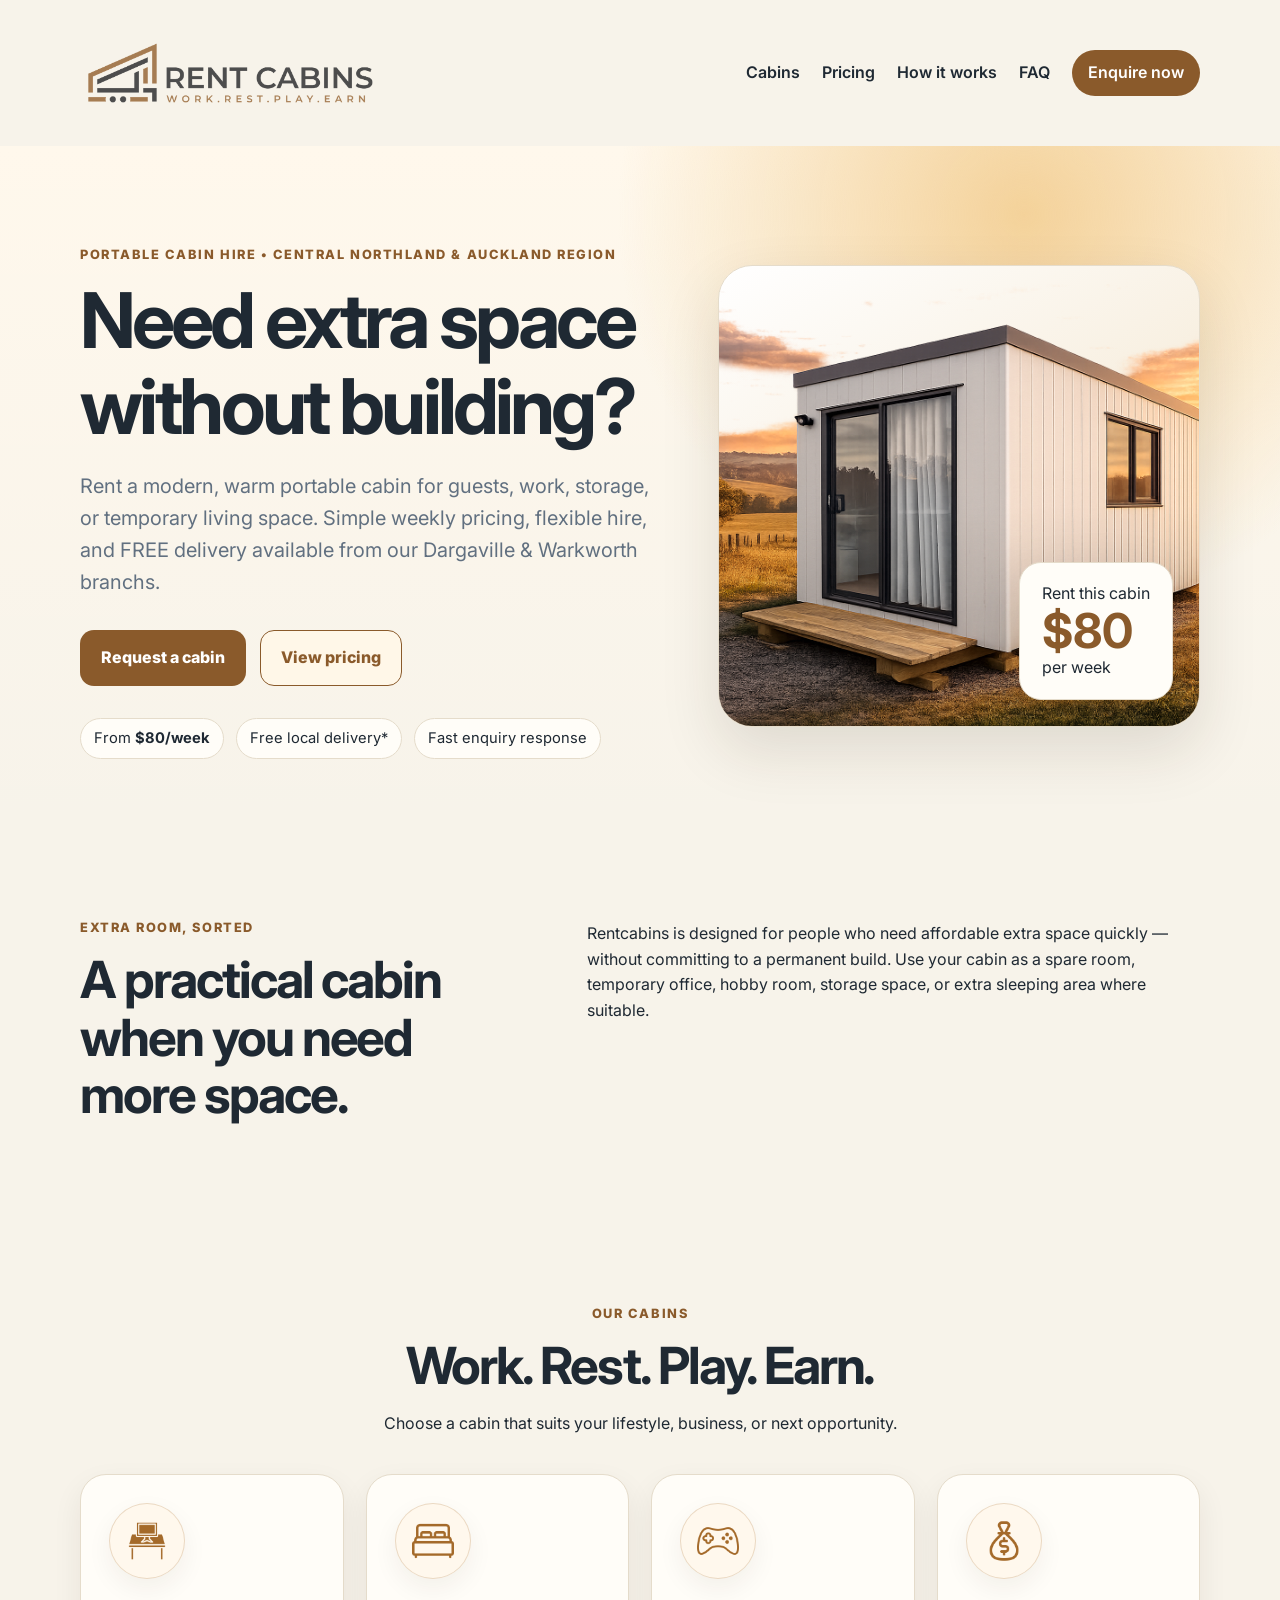
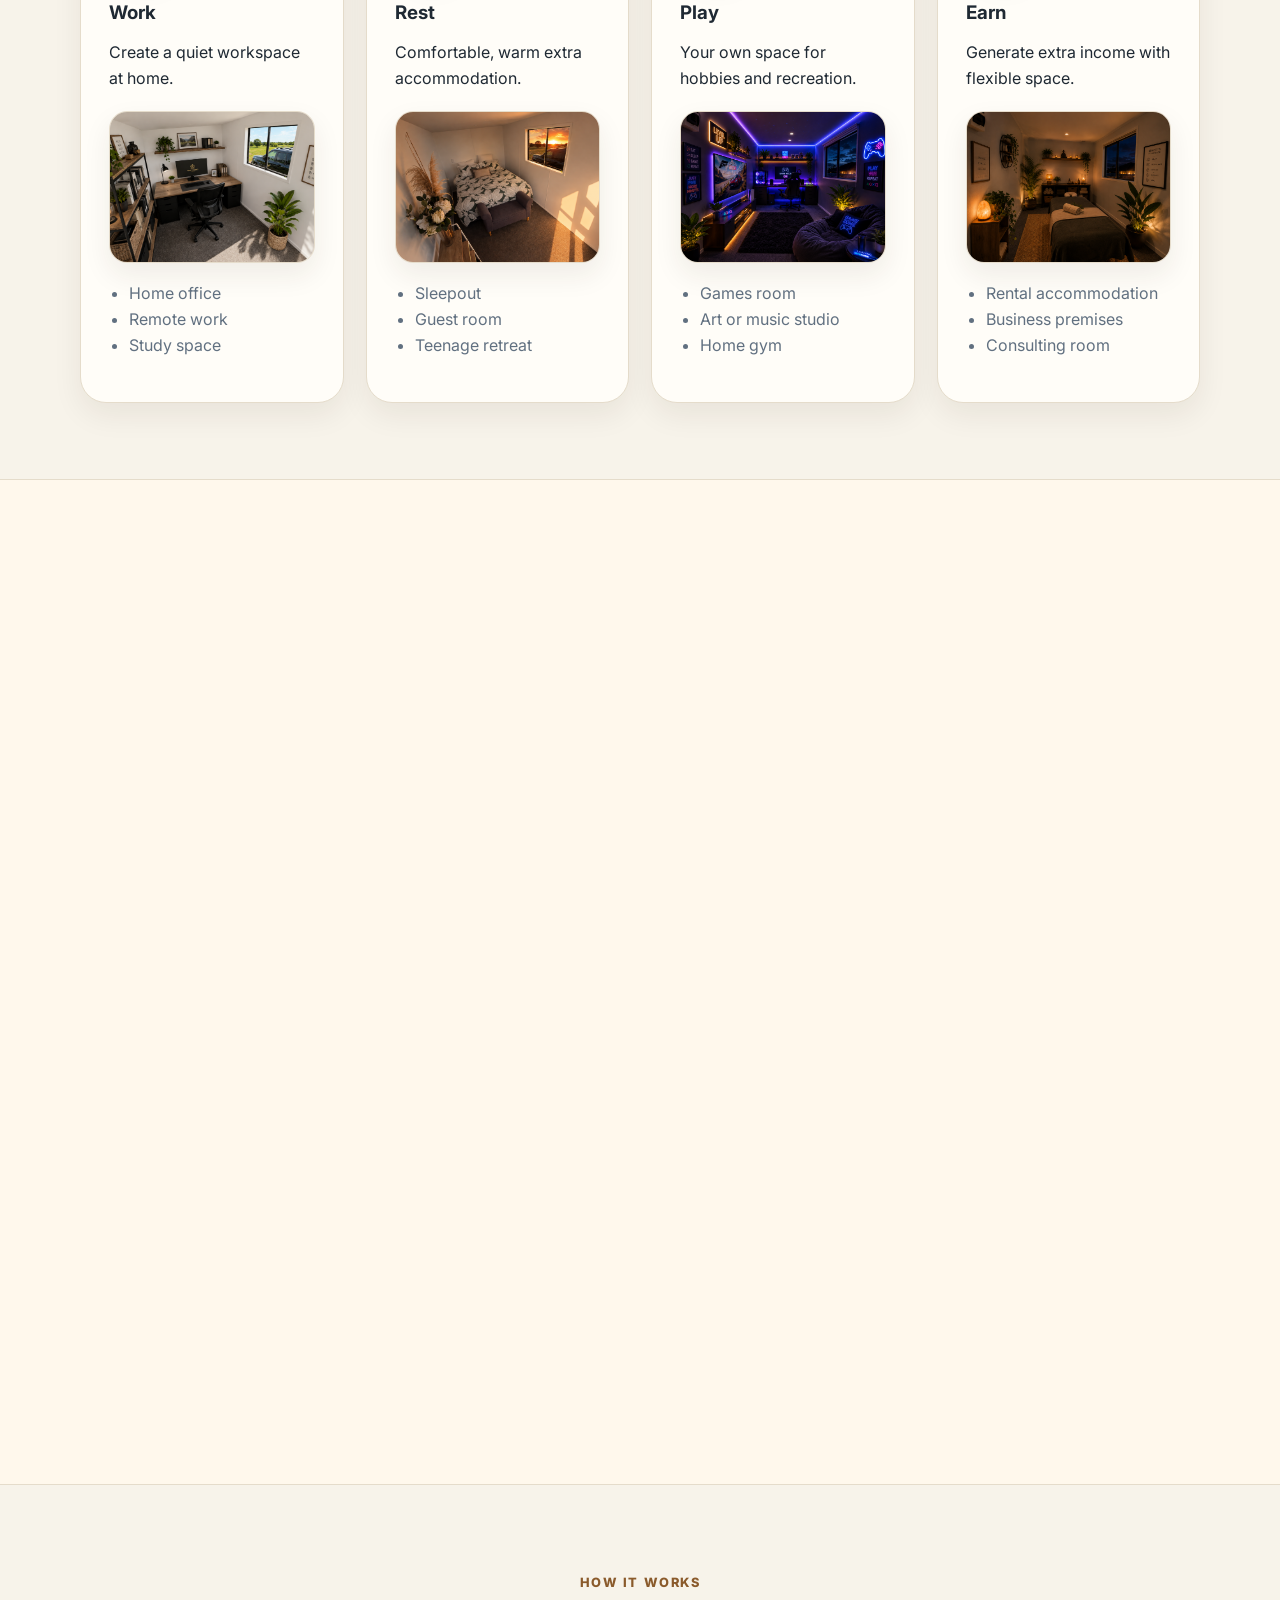
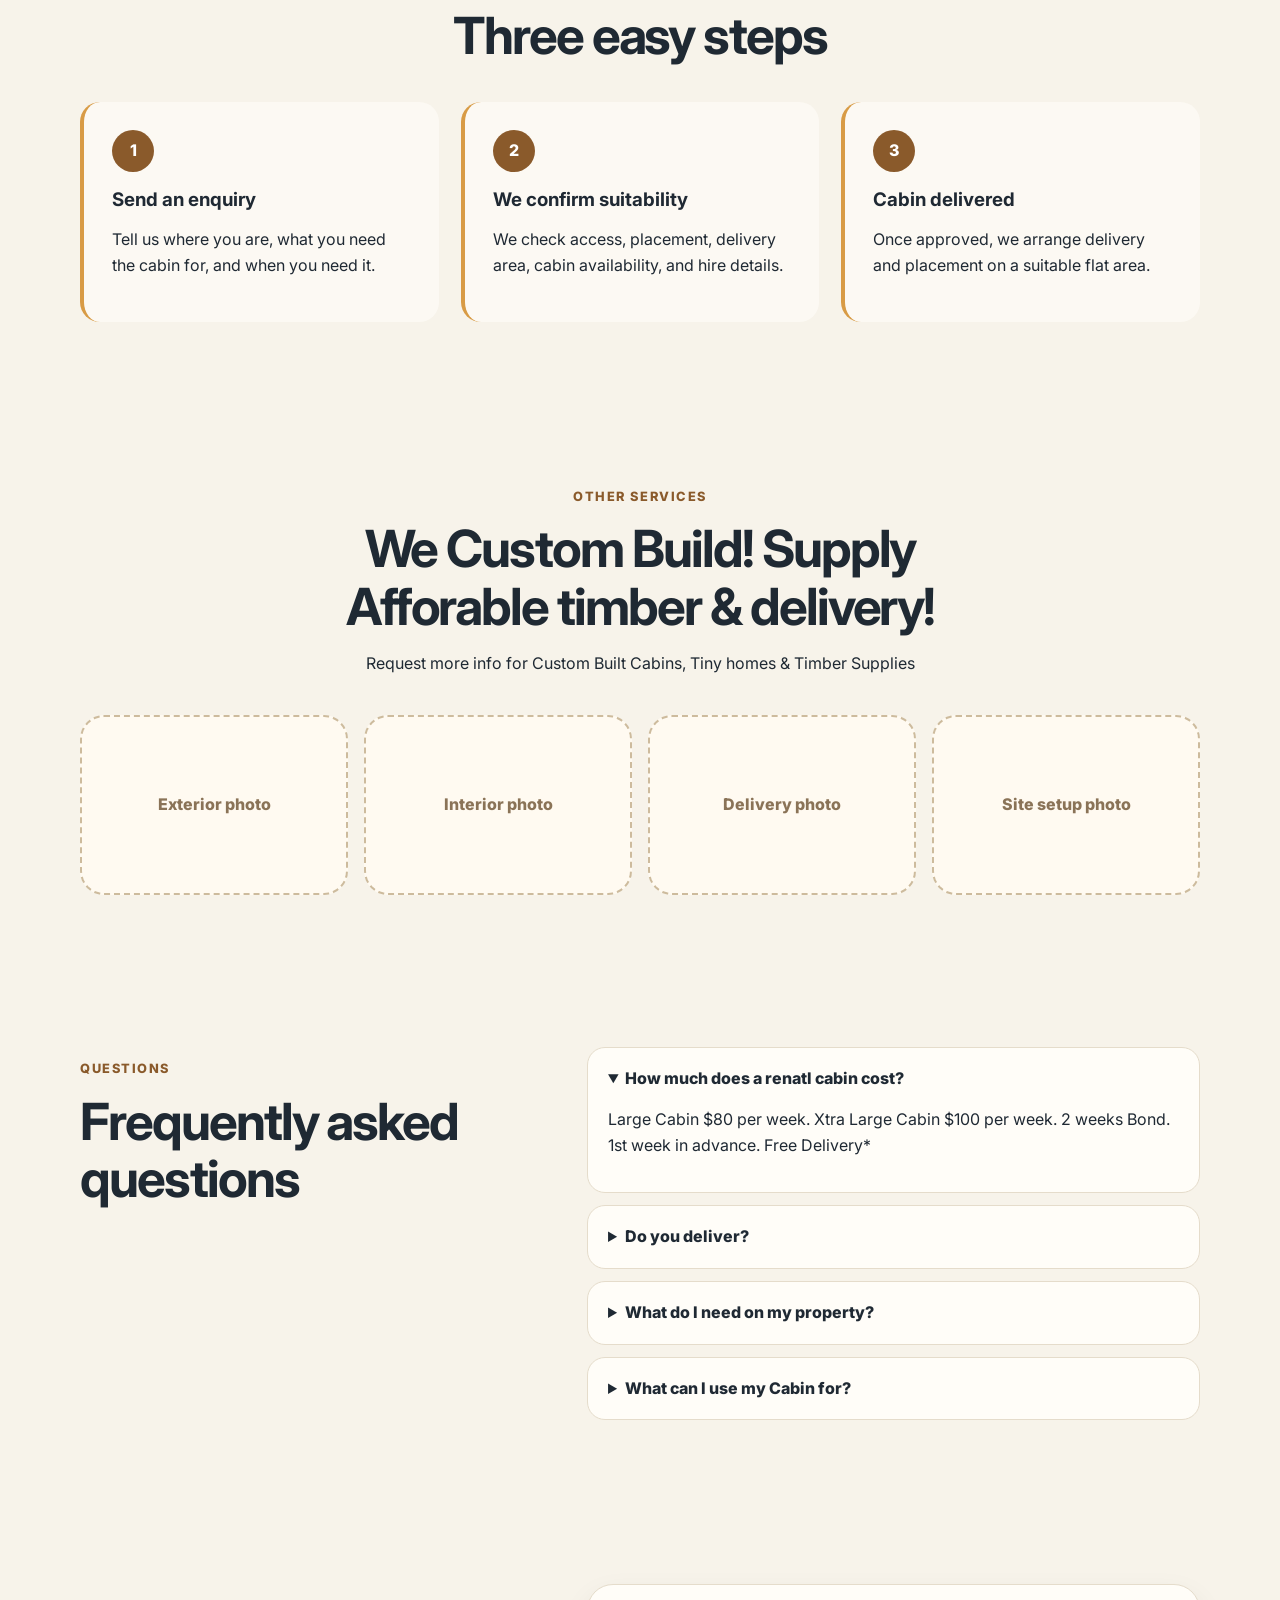
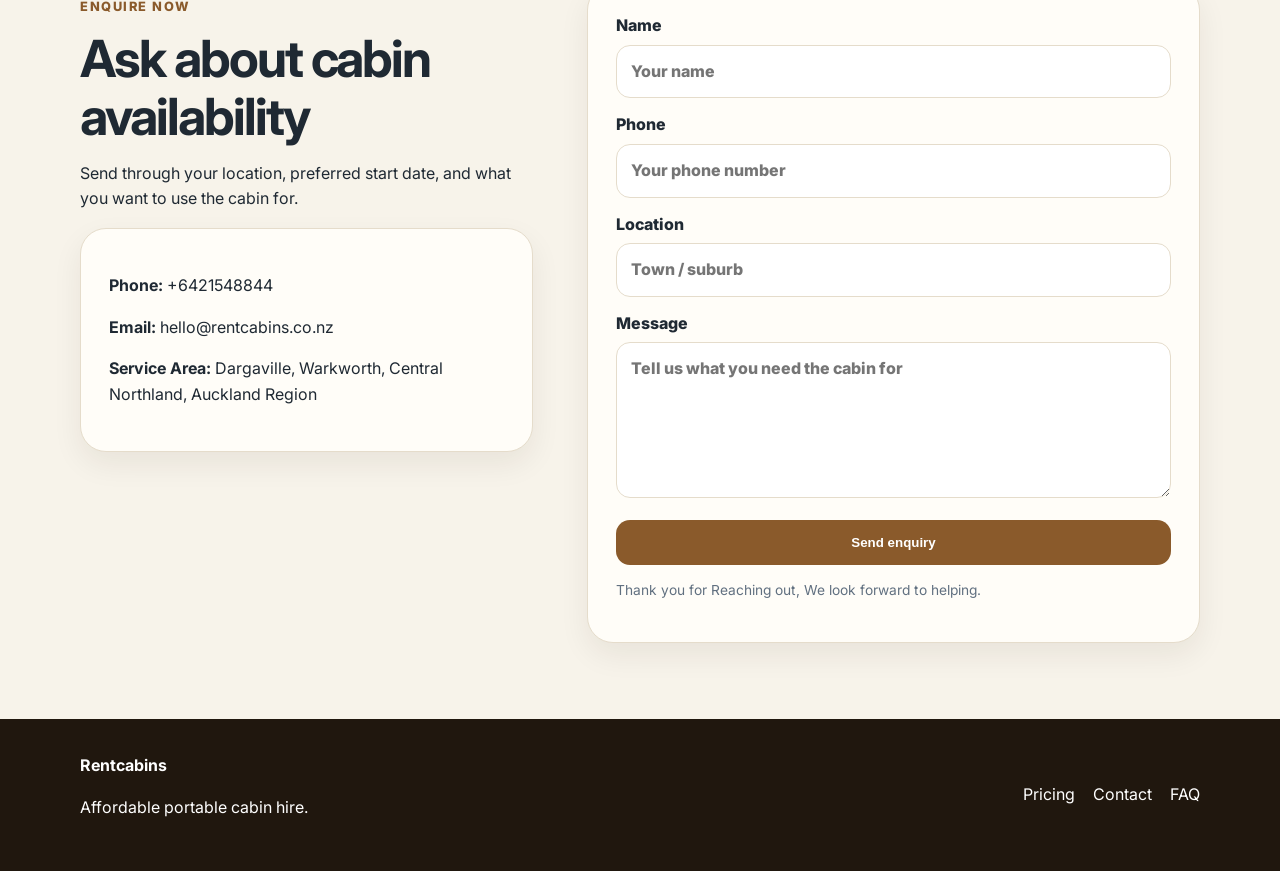
==== index.html @ fc7ea377 "Image and Txt updates" ====
<!DOCTYPE html>
<html lang="en-NZ">
<head>
  <meta charset="UTF-8" />
  <meta name="viewport" content="width=device-width, initial-scale=1.0" />
  <title>Rentcabins | Affordable Portable Cabins for Rent</title>
  <meta name="description" content="Rentcabins provides affordable portable cabin hire from $80 per week, with delivery available from the Warkworth branch." />
  <link rel="preconnect" href="https://fonts.googleapis.com">
  <link rel="preconnect" href="https://fonts.gstatic.com" crossorigin>
  <link href="https://fonts.googleapis.com/css2?family=Inter:wght@400;600;700;800&display=swap" rel="stylesheet">
  <link rel="stylesheet" href="styles.css" />
</head>
<body>
  <header class="site-header">
    <div class="container nav-wrap">
      <a href="#top" class="brand"><img src="logo.png" alt="Rent Cabins" class="site-logo"></a>
      <button class="menu-toggle" aria-label="Open menu">☰</button>
      <nav class="nav">
        <a href="#cabins">Cabins</a>
        <a href="#pricing">Pricing</a>
        <a href="#process">How it works</a>
        <a href="#faq">FAQ</a>
        <a href="#contact" class="nav-cta">Enquire now</a>
      </nav>
    </div>
  </header>

  <main id="top">
    <section class="hero">
      <div class="container hero-grid">
        <div class="hero-copy">
          <p class="eyebrow">Portable cabin hire • Central Northland & Auckland region</p>
          <h1>Need extra space without building?</h1>
          <p class="lead">Rent a modern, warm portable cabin for guests, work, storage, or temporary living space. Simple weekly pricing, flexible hire, and FREE delivery available from our Dargaville & Warkworth branchs.</p>
          <div class="hero-actions">
            <a href="#contact" class="btn primary">Request a cabin</a>
            <a href="#pricing" class="btn secondary">View pricing</a>
          </div>
          <div class="trust-row">
            <span>From <strong>$80/week</strong></span>
            <span>Free local delivery*</span>
            <span>Fast enquiry response</span>
          </div>
        </div>
        <div class="hero-card hero-photo-card">
          <img src="images/hero-cabin.png" alt="Rent Cabins portable cabin at sunset">
          <div class="price-badge">
            <span>Rent this cabin</span>
            <strong>$80</strong>
            <span>per week</span>
          </div>
        </div>
      </div>
    </section>

    <section class="section intro">
      <div class="container two-col">
        <div>
          <p class="eyebrow">Extra room, sorted</p>
          <h2>A practical cabin when you need more space.</h2>
        </div>
        <p>Rentcabins is designed for people who need affordable extra space quickly — without committing to a permanent build. Use your cabin as a spare room, temporary office, hobby room, storage space, or extra sleeping area where suitable.</p>
      </div>
    </section>

    

<section class="section" id="cabins">
  <div class="container">
    <div class="section-heading">
      <p class="eyebrow">OUR CABINS</p>
      <h2>Work. Rest. Play. Earn.</h2>
      <p>Choose a cabin that suits your lifestyle, business, or next opportunity.</p>
    </div>

    <div class="cards four">
      <article class="card">
        <div class="card-icon"><img src="images/icons/work.png" alt="" class="custom-icon"></div>
        <h3>Work</h3>
        <p>Create a quiet workspace at home.</p>
        <div class="use-image"><img src="images/uses/work.png" alt="Cabin used as a home office"></div>
        <ul>
          <li>Home office</li>
          <li>Remote work</li>
          <li>Study space</li>
        </ul>
      </article>

      <article class="card">
        <div class="card-icon"><img src="images/icons/rest.png" alt="" class="custom-icon"></div>
        <h3>Rest</h3>
        <p>Comfortable, warm extra accommodation.</p>
        <div class="use-image"><img src="images/uses/rest.png" alt="Cabin used as a comfortable sleepout"></div>
        <ul>
          <li>Sleepout</li>
          <li>Guest room</li>
          <li>Teenage retreat</li>
        </ul>
      </article>

      <article class="card">
        <div class="card-icon"><img src="images/icons/play.png" alt="" class="custom-icon"></div>
        <h3>Play</h3>
        <p>Your own space for hobbies and recreation.</p>
        <div class="use-image"><img src="images/uses/play.png" alt="Cabin used as a gaming and recreation room"></div>
        <ul>
          <li>Games room</li>
          <li>Art or music studio</li>
          <li>Home gym</li>
        </ul>
      </article>

      <article class="card">
        <div class="card-icon"><img src="images/icons/earn.png" alt="" class="custom-icon"></div>
        <h3>Earn</h3>
        <p>Generate extra income with flexible space.</p>
        <div class="use-image"><img src="images/uses/earn.png" alt="Cabin used as a small business massage studio"></div>
        <ul>
          <li>Rental accommodation</li>
          <li>Business premises</li>
          <li>Consulting room</li>
        </ul>
      </article>
    </div>
  </div>
</section>



    
<section class="section highlight" id="pricing">
  <div class="container pricing-v43">
    <div class="pricing-copy">
      <p class="eyebrow">Straightforward pricing</p>
      <h2>Low upfront costs.</h2>
      <p class="pricing-intro">Choose the cabin size that suits your needs.</p>

      <div class="price-options">
        <div class="price-row">
          <img src="images/pricing/cabin-42.jpg" alt="4.2 by 4.2 metre cabin">
          <div>
            <h3>4.2m × 2.4m</h3>
            <p>Cabin</p>
          </div>
          <strong>$80 <span>per week</span></strong>
        </div>

        <div class="price-row">
          <img src="images/pricing/cabin-48.jpg" alt="4.8 by 2.4 metre cabin">
          <div>
            <h3>4.8m × 2.4m</h3>
            <p>Cabin</p>
          </div>
          <strong>$100 <span>per week</span></strong>
        </div>
      </div>

      <p class="pricing-note">Both options include quality portable cabins ready for work, rest, play or earning extra income.</p>

      <div class="pricing-features">
        <div><span>🚚</span> Free delivery to most locations</div>
        <div><span>🛡️</span> Only 2 weeks bond</div>
        <div><span>📅</span> First week's rent paid in advance</div>
        <div><span>⚡</span> Fast approval process</div>
      </div>

      <a href="#contact" class="btn primary pricing-cta">Check availability <span>→</span></a>
    </div>

    <div class="pricing-visual">
      <img src="images/pricing/cabins-rural.jpg" alt="Rent Cabins in a rural setting">
      <div class="price-lock-card">
        <div class="lock-icon">🔒</div>
        <strong>Price Lock<br>Promise</strong>
        <a href="#pricing-faq">Find out more <span>→</span></a>
      </div>
      <p class="fine-print">*Free delivery applies to most Northland and Auckland locations. Additional transport charges may apply outside our standard delivery area.</p>
    </div>
  </div>
</section>


    <section class="section" id="process">
      <div class="container">
        <div class="section-heading">
          <p class="eyebrow">How it works</p>
          <h2>Three easy steps</h2>
        </div>
        <div class="steps">
          <div class="step"><span>1</span><h3>Send an enquiry</h3><p>Tell us where you are, what you need the cabin for, and when you need it.</p></div>
          <div class="step"><span>2</span><h3>We confirm suitability</h3><p>We check access, placement, delivery area, cabin availability, and hire details.</p></div>
          <div class="step"><span>3</span><h3>Cabin delivered</h3><p>Once approved, we arrange delivery and placement on a suitable flat area.</p></div>
        </div>
      </div>
    </section>

    <section class="section gallery-section">
      <div class="container">
        <div class="section-heading">
          <p class="eyebrow">Other services</p>
          <h2>We Custom Build! Supply Afforable timber & delivery!  </h2>
          <p>Request more info for Custom Built Cabins, Tiny homes & Timber Supplies</p>
        </div>
        <div class="gallery">
          <div class="photo-card">Exterior photo</div>
          <div class="photo-card">Interior photo</div>
          <div class="photo-card">Delivery photo</div>
          <div class="photo-card">Site setup photo</div>
        </div>
      </div>
    </section>

    <section class="section" id="faq">
      <div class="container faq-wrap">
        <div>
          <p class="eyebrow">Questions</p>
          <h2>Frequently asked questions</h2>
        </div>
        <div class="faq-list">
          <details id="pricing-faq" open><summary>How much does a renatl cabin cost?</summary><p>Large Cabin $80 per week. Xtra Large Cabin $100 per week. 2 weeks Bond. 1st week in advance. Free Delivery*</p></details>
          <details><summary>Do you deliver?</summary><p>Yes, delivery is available from our Dargaville and Warkworth branches. We aim for Free local delivery around these areas. We deliver Northland to Auckland</p></details>
          <details><summary>What do I need on my property?</summary><p>You will need suitable access for delivery and a reasonably level area for placement. We can confirm details when you enquire.</p></details>
          <details><summary>What can I use my Cabin for?</summary><p>Whether you want to work, rest, play, or earn, a RentCabins portable cabin gives you the freedom to create the space you need. Set up a quiet home office, a warm spare bedroom, a games room, hobby studio, home gym, beauty or massage room, or a dedicated business workspace. Looking for extra income? Many customers use our cabins as accommodation for family, long-term tenants, or short-term holiday stays such as Airbnb-style rentals, where permitted. It's an affordable way to unlock the potential of your property and create space that works for your lifestyle—and your future.</p></details>
        </div>
      </div>
    </section>

    <section class="section contact" id="contact">
      <div class="container contact-grid">
        <div>
          <p class="eyebrow">Enquire now</p>
          <h2>Ask about cabin availability</h2>
          <p>Send through your location, preferred start date, and what you want to use the cabin for.</p>
          <div class="contact-card">
            <p><strong>Phone:</strong> +6421548844</p>
            <p><strong>Email:</strong> hello@rentcabins.co.nz</p>
            <p><strong>Service Area:</strong> Dargaville, Warkworth, Central Northland, Auckland Region</p>
          </div>
        </div>
        <form class="enquiry-form" action="mailto:hello@rentcabins.co.nz" method="post" enctype="text/plain">
          <label>Name<input type="text" name="name" placeholder="Your name" required></label>
          <label>Phone<input type="tel" name="phone" placeholder="Your phone number" required></label>
          <label>Location<input type="text" name="location" placeholder="Town / suburb" required></label>
          <label>Message<textarea name="message" rows="5" placeholder="Tell us what you need the cabin for"></textarea></label>
          <button type="submit" class="btn primary full">Send enquiry</button>
          <p class="fine-print">Thank you for Reaching out, We look forward to helping.</p>
        </form>
      </div>
    </section>
  </main>

  <footer class="footer">
    <div class="container footer-grid">
      <div><strong>Rentcabins</strong><p>Affordable portable cabin hire.</p></div>
      <div><a href="#pricing">Pricing</a><a href="#contact">Contact</a><a href="#faq">FAQ</a></div>
    </div>
  </footer>

  <script src="script.js"></script>
</body>
</html>
---- styles.css ----
:root{--bg:#f7f3ea;--paper:#fffdf8;--ink:#1f2933;--muted:#617080;--brand:#8a5a2b;--brand-dark:#5f3a16;--accent:#d89b45;--line:#e5dccb;--shadow:0 24px 60px rgba(45,35,20,.12)}*{box-sizing:border-box}html{scroll-behavior:smooth}body{margin:0;font-family:Inter,system-ui,-apple-system,Segoe UI,sans-serif;color:var(--ink);background:var(--bg);line-height:1.6}.container{width:min(1120px,92vw);margin:auto}.site-header{
    padding:18px 0;
}.nav-wrap{
    min-height:110px;
    display:flex;
    align-items:center;
    justify-content:space-between;
}.brand{
    display:flex;
    align-items:center;
    margin-left:8px;
}.brand-mark{display:grid;place-items:center;width:42px;height:42px;border-radius:12px;background:var(--brand);color:white}.nav{display:flex;align-items:center;gap:22px}.nav a{color:var(--ink);text-decoration:none;font-weight:600}.nav-cta{background:var(--brand);color:#fff!important;padding:10px 16px;border-radius:999px}.menu-toggle{display:none;border:0;background:none;font-size:1.6rem}.hero{padding:86px 0 70px;background:radial-gradient(circle at 80% 10%,#f4d29a,transparent 34%),linear-gradient(180deg,#fff8ec,transparent)}.hero-grid{display:grid;grid-template-columns:1.1fr .9fr;gap:48px;align-items:center}.eyebrow{text-transform:uppercase;letter-spacing:.12em;font-size:.8rem;font-weight:800;color:var(--brand)}h1,h2,h3{line-height:1.12;margin:0 0 16px}h1{font-size:clamp(2.6rem,6vw,5.6rem);letter-spacing:-.05em}h2{font-size:clamp(2rem,4vw,3.4rem);letter-spacing:-.04em}.lead{font-size:1.25rem;color:var(--muted);max-width:650px}.hero-actions{display:flex;gap:14px;flex-wrap:wrap;margin:32px 0}.btn{display:inline-flex;align-items:center;justify-content:center;border-radius:14px;padding:14px 20px;font-weight:800;text-decoration:none;border:1px solid transparent;cursor:pointer}.primary{background:var(--brand);color:#fff}.secondary{border-color:var(--brand);color:var(--brand);background:#fff7e8}.full{width:100%}.trust-row{display:flex;gap:12px;flex-wrap:wrap}.trust-row span{background:var(--paper);border:1px solid var(--line);border-radius:999px;padding:8px 13px;font-size:.92rem}.hero-card{position:relative;min-height:460px;background:linear-gradient(150deg,#fff,#f0dfc1);border:1px solid var(--line);border-radius:34px;box-shadow:var(--shadow);display:grid;place-items:center;overflow:hidden}.cabin-illustration{width:78%;max-width:420px}.roof{width:100%;height:64px;background:var(--brand-dark);clip-path:polygon(8% 100%,50% 0,92% 100%)}.cabin-body{height:210px;background:#c68a49;border:8px solid var(--brand-dark);border-radius:6px;display:flex;align-items:end;justify-content:space-around;padding:30px}.door{width:80px;height:150px;background:#6b3f1e;border-radius:6px 6px 0 0}.window{width:78px;height:70px;background:#dcecff;border:7px solid #5f3a16;border-radius:6px}.window.small{width:62px}.skids{height:16px;background:#5f3a16;margin:18px auto 0;width:90%;border-radius:99px}.price-badge{position:absolute;right:26px;bottom:26px;background:var(--paper);border:1px solid var(--line);border-radius:22px;padding:18px 22px;box-shadow:var(--shadow)}.price-badge strong{display:block;font-size:3rem;color:var(--brand);line-height:1}.section{padding:76px 0}.two-col,.pricing-grid,.contact-grid,.faq-wrap{display:grid;grid-template-columns:.85fr 1.15fr;gap:54px;align-items:start}.section-heading{text-align:center;max-width:720px;margin:0 auto 38px}.cards.three{display:grid;grid-template-columns:repeat(3,1fr);gap:22px}.card,.pricing-card,.enquiry-form,.contact-card{background:var(--paper);border:1px solid var(--line);border-radius:26px;padding:28px;box-shadow:0 12px 30px rgba(45,35,20,.07)}.card-icon{font-size:2rem}.card ul{padding-left:20px;color:var(--muted)}.highlight{background:#fff8ec;border-top:1px solid var(--line);border-bottom:1px solid var(--line)}.pricing-card{text-align:center}.pricing-card strong{font-size:5rem;color:var(--brand);line-height:1}.pricing-card span,.pricing-card p{color:var(--muted);font-weight:700}.fine-print{font-size:.86rem;color:var(--muted)}.steps{display:grid;grid-template-columns:repeat(3,1fr);gap:22px}.step{padding:28px;border-left:4px solid var(--accent);background:rgba(255,253,248,.7);border-radius:20px}.step span{display:grid;place-items:center;width:42px;height:42px;border-radius:999px;background:var(--brand);color:white;font-weight:800;margin-bottom:18px}.gallery{display:grid;grid-template-columns:repeat(4,1fr);gap:16px}.photo-card{min-height:180px;border:2px dashed #cdbb9d;border-radius:24px;display:grid;place-items:center;background:#fffaf1;color:#8a7357;font-weight:800}.faq-list details{background:var(--paper);border:1px solid var(--line);border-radius:18px;padding:18px 20px;margin-bottom:12px}.faq-list summary{font-weight:800;cursor:pointer}.enquiry-form label{display:block;font-weight:800;margin-bottom:14px}.enquiry-form input,.enquiry-form textarea{width:100%;margin-top:6px;border:1px solid var(--line);border-radius:14px;padding:13px 14px;font:inherit;background:#fff}.footer{padding:34px 0;background:#20170e;color:#fff}.footer-grid{display:flex;align-items:center;justify-content:space-between;gap:24px}.footer a{color:#fff;margin-left:18px;text-decoration:none}@media(max-width:820px){.menu-toggle{display:block}.nav{display:none;position:absolute;top:70px;left:4vw;right:4vw;background:var(--paper);border:1px solid var(--line);border-radius:20px;padding:18px;box-shadow:var(--shadow);flex-direction:column}.nav.open{display:flex}.hero-grid,.two-col,.pricing-grid,.contact-grid,.faq-wrap{grid-template-columns:1fr}.cards.three,.steps,.gallery{grid-template-columns:1fr}.hero{padding-top:52px}.hero-card{min-height:340px}.footer-grid{display:block}.footer a{display:block;margin:10px 0 0}}

.site-logo{
    height:60px;
    width:auto;
    display:block;
}


/* Version 3.1 - real cabin photo in existing hero card */
.hero-photo-card{
    padding:0;
    display:block;
}

.hero-photo-card img{
    width:100%;
    height:100%;
    min-height:460px;
    object-fit:cover;
    object-position:center;
    display:block;
}

@media(max-width:820px){
    .hero-photo-card img{
        min-height:340px;
    }
}


/* Version 3.3 - subtle polish and hover animation */
.hero-photo-card{
    position:relative;
    overflow:hidden;
}

.hero-photo-card img{
    transition:transform .6s ease, filter .6s ease;
    filter:saturate(1.04) contrast(1.03);
}

.hero-photo-card:hover img{
    transform:scale(1.035);
    filter:saturate(1.08) contrast(1.05);
}

.hero-photo-card::after{
    content:"";
    position:absolute;
    inset:0;
    background:linear-gradient(
        180deg,
        rgba(0,0,0,0) 52%,
        rgba(0,0,0,.18) 100%
    );
    pointer-events:none;
}

.hero-photo-card .price-badge{
    z-index:2;
}

.card,
.pricing-card,
.enquiry-form,
.contact-card,
.step,
.photo-card{
    transition:transform .25s ease, box-shadow .25s ease;
}

.card:hover,
.pricing-card:hover,
.enquiry-form:hover,
.contact-card:hover,
.step:hover,
.photo-card:hover{
    transform:translateY(-3px);
    box-shadow:0 18px 40px rgba(45,35,20,.10);
}

.btn{
    transition:transform .2s ease, box-shadow .2s ease, background .2s ease;
}

.btn:hover{
    transform:translateY(-2px);
    box-shadow:0 12px 24px rgba(45,35,20,.14);
}

.cards.four{display:grid;grid-template-columns:repeat(4,1fr);gap:22px;}@media(max-width:820px){.cards.four{grid-template-columns:1fr;}}


/* Version 3.9 fixed - uploaded brand icon set */
.cards.four{
    display:grid;
    grid-template-columns:repeat(4,1fr);
    gap:22px;
}

.card-icon{
    width:76px;
    height:76px;
    display:flex;
    align-items:center;
    justify-content:center;
    margin-bottom:24px;
    background:#fff8ed;
    border:1px solid rgba(164,106,42,.22);
    border-radius:999px;
    box-shadow:0 10px 26px rgba(45,35,20,.06);
    transition:transform .25s ease, box-shadow .25s ease, background .25s ease;
}

.custom-icon{
    width:42px;
    height:42px;
    object-fit:contain;
    display:block;
}

.card:hover .card-icon{
    transform:translateY(-3px);
    background:#fff3df;
    box-shadow:0 16px 34px rgba(45,35,20,.12);
}

@media(max-width:820px){
    .cards.four{
        grid-template-columns:1fr;
    }
}


/* Version 4.0 - cabin use images inside cards */
.use-image{
    margin:20px 0 18px;
    border-radius:18px;
    overflow:hidden;
    border:1px solid var(--line);
    box-shadow:0 12px 28px rgba(45,35,20,.08);
    background:#fff8ed;
}

.use-image img{
    width:100%;
    height:150px;
    object-fit:cover;
    display:block;
    transition:transform .45s ease;
}

.card:hover .use-image img{
    transform:scale(1.04);
}


/* Version 4.3 - simplified pricing section */
.pricing-v43{
    display:grid;
    grid-template-columns:0.86fr 1.14fr;
    gap:64px;
    align-items:center;
}

.pricing-copy h2{
    max-width:560px;
}

.pricing-intro{
    font-size:1.15rem;
    color:var(--ink);
    margin:0 0 26px;
}

.price-options{
    max-width:580px;
}

.price-row{
    display:grid;
    grid-template-columns:150px 1fr auto;
    gap:24px;
    align-items:center;
    padding:18px 0;
    border-bottom:1px solid var(--line);
}

.price-row:first-child{
    border-top:0;
}

.price-row img{
    width:150px;
    height:94px;
    object-fit:cover;
    border-radius:14px;
    box-shadow:0 10px 24px rgba(45,35,20,.09);
}

.price-row h3{
    font-size:1.45rem;
    margin:0 0 4px;
}

.price-row p{
    margin:0;
    color:var(--muted);
    font-weight:700;
}

.price-row strong{
    color:var(--brand);
    font-size:2.6rem;
    line-height:1;
    text-align:right;
    white-space:nowrap;
}

.price-row strong span{
    display:block;
    font-size:0.95rem;
    color:var(--muted);
    font-weight:800;
    margin-top:6px;
}

.pricing-note{
    max-width:560px;
    margin:26px 0 24px;
    font-size:1.05rem;
}

.pricing-features{
    display:grid;
    gap:14px;
    margin:0 0 28px;
}

.pricing-features div{
    display:flex;
    align-items:center;
    gap:14px;
    font-weight:700;
}

.pricing-features span{
    width:44px;
    height:44px;
    display:grid;
    place-items:center;
    background:#fff7e8;
    border:1px solid var(--line);
    border-radius:999px;
}

.pricing-cta{
    width:min(560px,100%);
    justify-content:space-between;
    padding:18px 24px;
    font-size:1.05rem;
}

.pricing-visual{
    position:relative;
}

.pricing-visual > img{
    width:100%;
    height:620px;
    object-fit:cover;
    border-radius:24px;
    display:block;
    box-shadow:var(--shadow);
}

.price-lock-card{
    position:absolute;
    top:42px;
    right:42px;
    width:260px;
    padding:28px 26px 22px;
    background:rgba(255,253,248,.94);
    border:1px solid var(--line);
    border-radius:18px;
    text-align:center;
    box-shadow:0 18px 42px rgba(45,35,20,.16);
    backdrop-filter:blur(8px);
}

.price-lock-card .lock-icon{
    font-size:2rem;
    margin-bottom:10px;
}

.price-lock-card strong{
    display:block;
    color:var(--brand);
    font-size:1.8rem;
    line-height:1.14;
    margin-bottom:14px;
}

.price-lock-card a{
    display:flex;
    align-items:center;
    justify-content:center;
    gap:12px;
    width:100%;
    background:var(--brand);
    color:white;
    text-decoration:none;
    text-transform:uppercase;
    letter-spacing:.16em;
    font-size:.65rem;
    font-weight:800;
    border-radius:7px;
    padding:10px 14px;
}

.pricing-visual .fine-print{
    max-width:610px;
    margin:20px auto 0;
    font-size:.96rem;
}

@media(max-width:980px){
    .pricing-v43{
        grid-template-columns:1fr;
    }

    .pricing-visual > img{
        height:420px;
    }
}

@media(max-width:620px){
    .price-row{
        grid-template-columns:110px 1fr;
    }

    .price-row strong{
        grid-column:2;
        text-align:left;
        font-size:2.2rem;
    }

    .price-row img{
        width:110px;
        height:82px;
    }

    .price-lock-card{
        position:static;
        width:auto;
        margin-top:18px;
    }
}


/* Version 4.5 - premium pricing animations */
.pricing-v43{
    opacity:0;
    transform:translateY(26px);
    transition:opacity .75s ease, transform .75s ease;
}

.pricing-v43.is-visible{
    opacity:1;
    transform:translateY(0);
}

.pricing-v43 .pricing-copy{
    opacity:0;
    transform:translateX(-34px);
    transition:opacity .8s ease .12s, transform .8s ease .12s;
}

.pricing-v43 .pricing-visual{
    opacity:0;
    transform:translateX(34px);
    transition:opacity .8s ease .18s, transform .8s ease .18s;
}

.pricing-v43.is-visible .pricing-copy,
.pricing-v43.is-visible .pricing-visual{
    opacity:1;
    transform:translateX(0);
}

.price-row{
    border-radius:18px;
    transition:transform .28s ease, box-shadow .28s ease, border-color .28s ease, background .28s ease;
}

.price-row:hover{
    transform:translateY(-6px) scale(1.015);
    background:rgba(255,248,237,.72);
    box-shadow:0 22px 50px rgba(45,35,20,.12);
}

.price-row img{
    transition:transform .35s ease;
}

.price-row:hover img{
    transform:scale(1.04);
}

.pricing-visual > img{
    transition:transform .7s ease, box-shadow .7s ease;
}

.pricing-visual:hover > img{
    transform:scale(1.018);
    box-shadow:0 34px 70px rgba(45,35,20,.18);
}

.price-lock-card{
    animation:priceLockFloat 5.5s ease-in-out infinite;
}

@keyframes priceLockFloat{
    0%,100%{transform:translateY(0);}
    50%{transform:translateY(-7px);}
}

.pricing-cta{
    overflow:hidden;
    transition:transform .24s ease, box-shadow .24s ease, filter .24s ease;
}

.pricing-cta:hover{
    transform:translateY(-3px);
    box-shadow:0 18px 36px rgba(45,35,20,.18);
    filter:brightness(1.04);
}

.pricing-cta span{
    transition:transform .24s ease;
}

.pricing-cta:hover span{
    transform:translateX(7px);
}

.pricing-features div{
    transition:transform .22s ease;
}

.pricing-features div:hover{
    transform:translateX(6px);
}

.pricing-features div span{
    transition:transform .25s ease, background .25s ease, box-shadow .25s ease;
}

.pricing-features div:hover span{
    transform:scale(1.09);
    background:#fff3df;
    box-shadow:0 10px 24px rgba(45,35,20,.10);
}

@media(prefers-reduced-motion:reduce){
    .pricing-v43,
    .pricing-v43 .pricing-copy,
    .pricing-v43 .pricing-visual,
    .price-row,
    .price-row img,
    .pricing-visual > img,
    .pricing-cta,
    .pricing-cta span,
    .pricing-features div,
    .pricing-features div span,
    .price-lock-card{
        animation:none!important;
        transition:none!important;
        transform:none!important;
        opacity:1!important;
    }
}
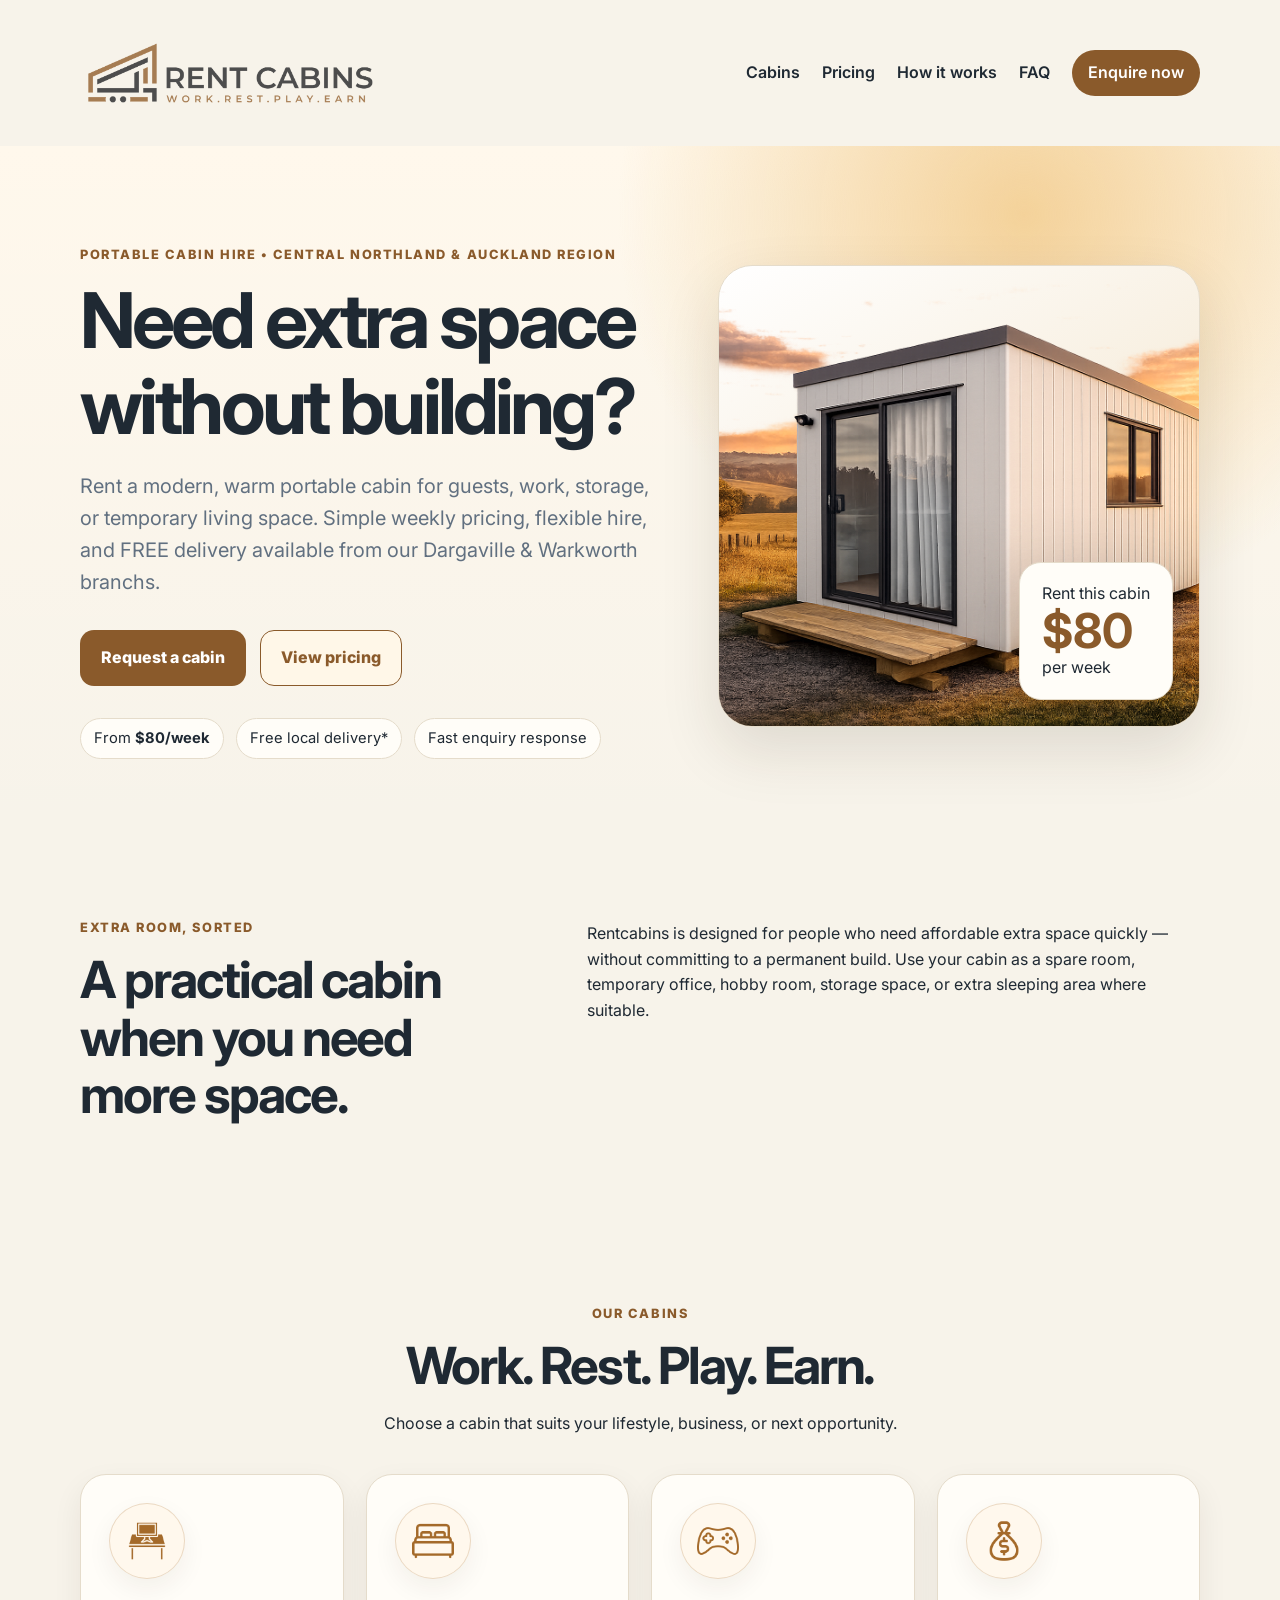
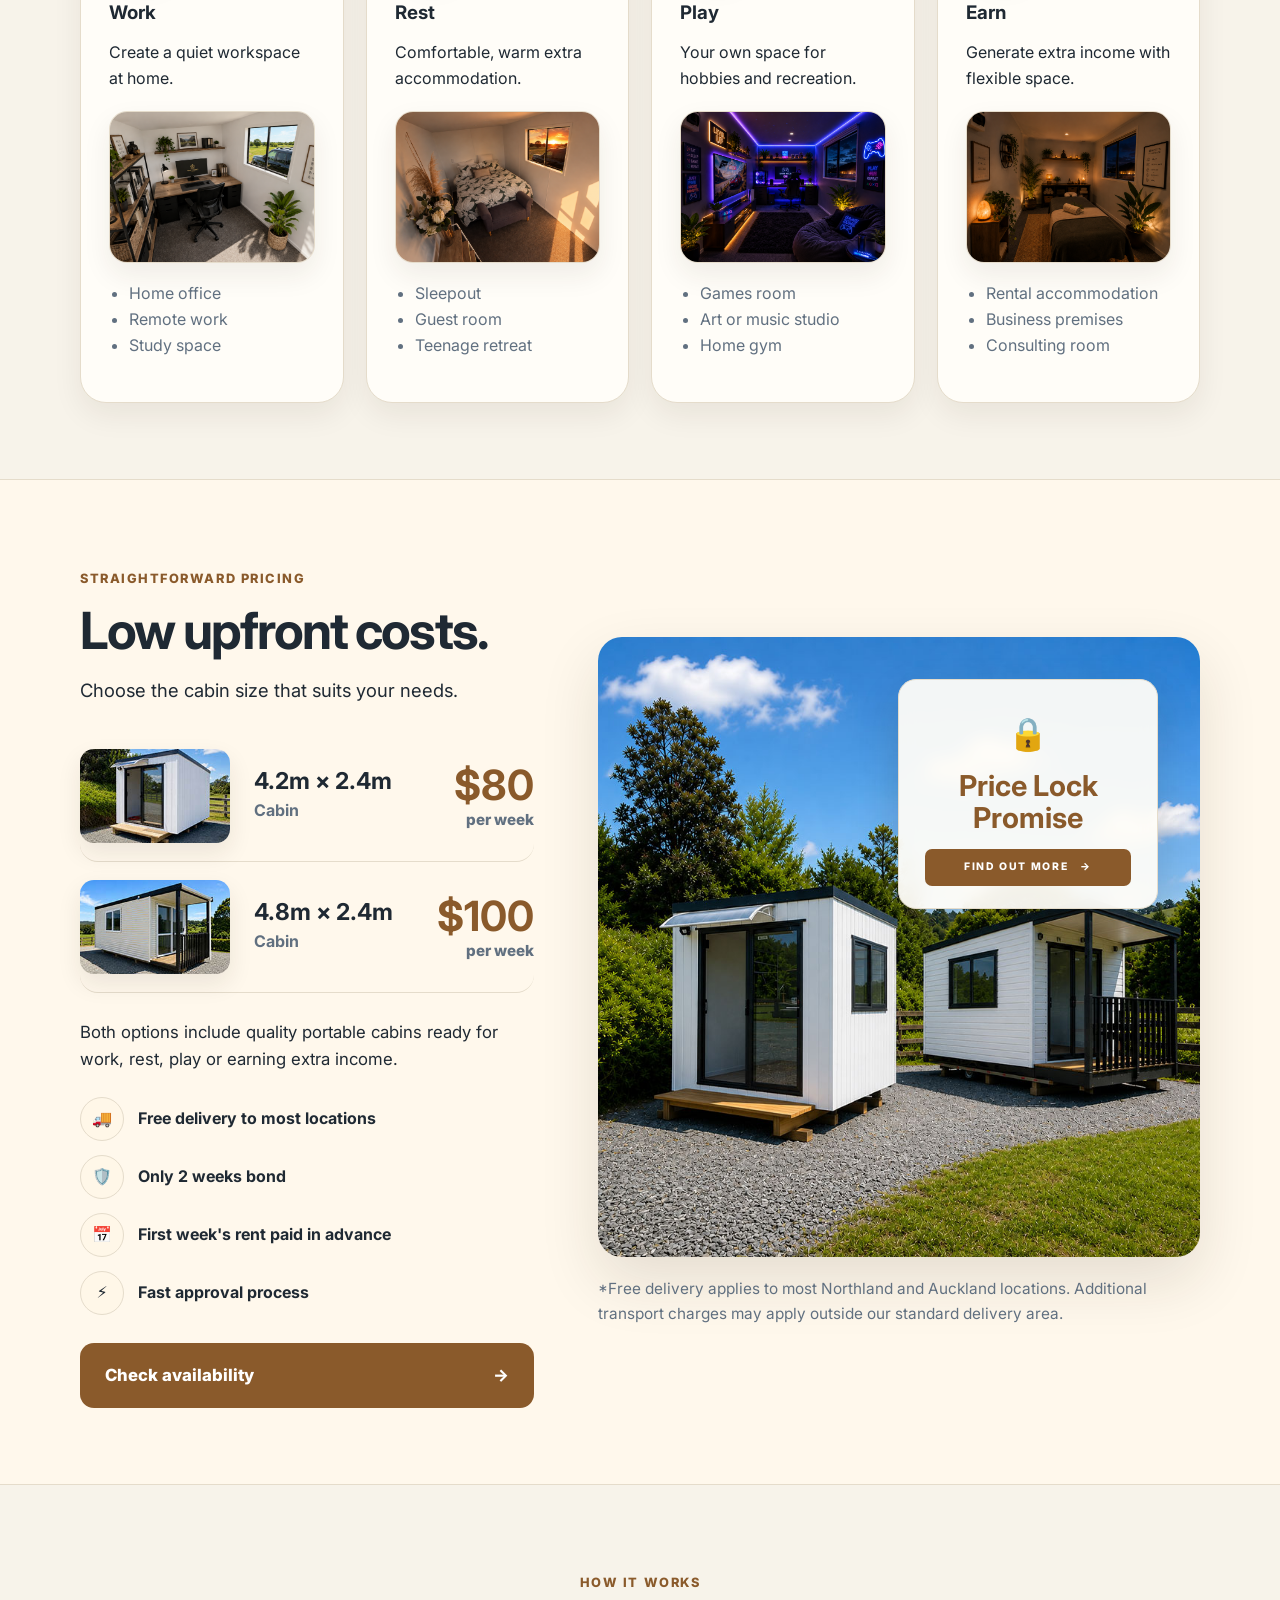
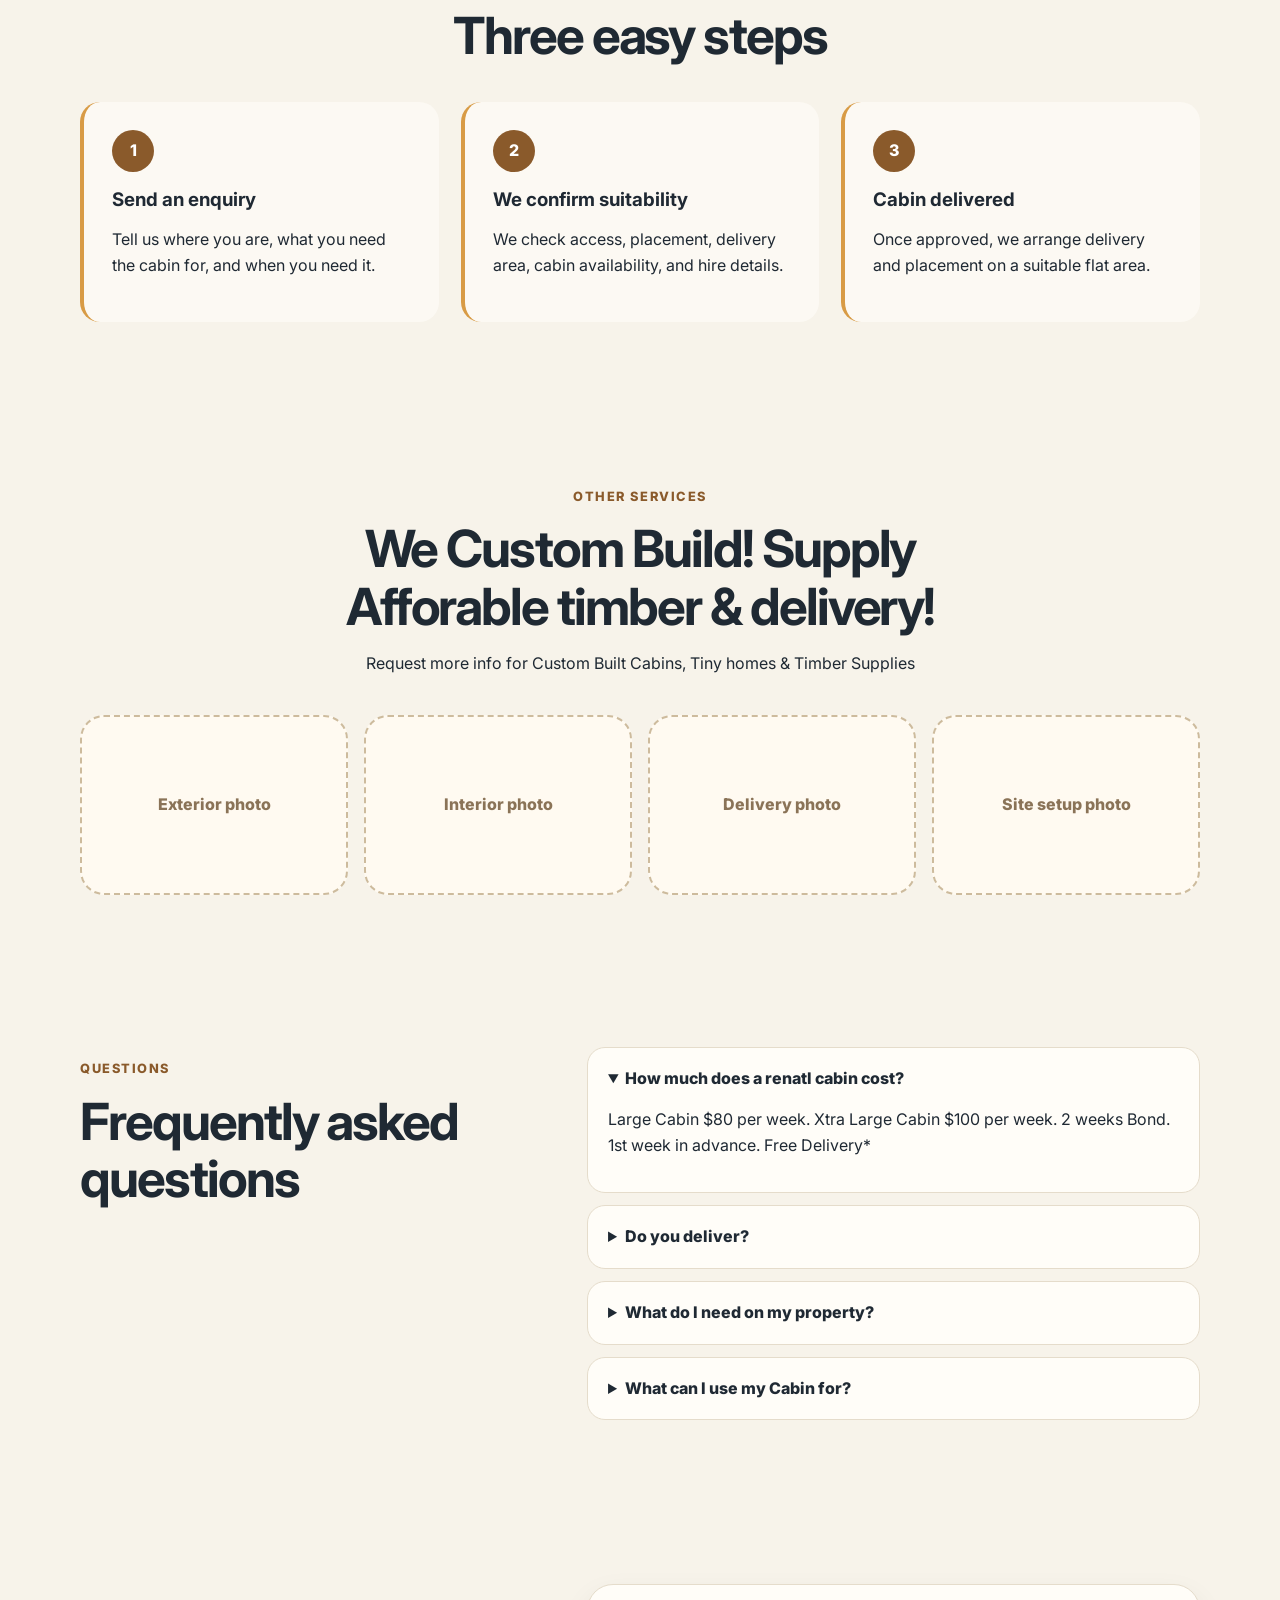
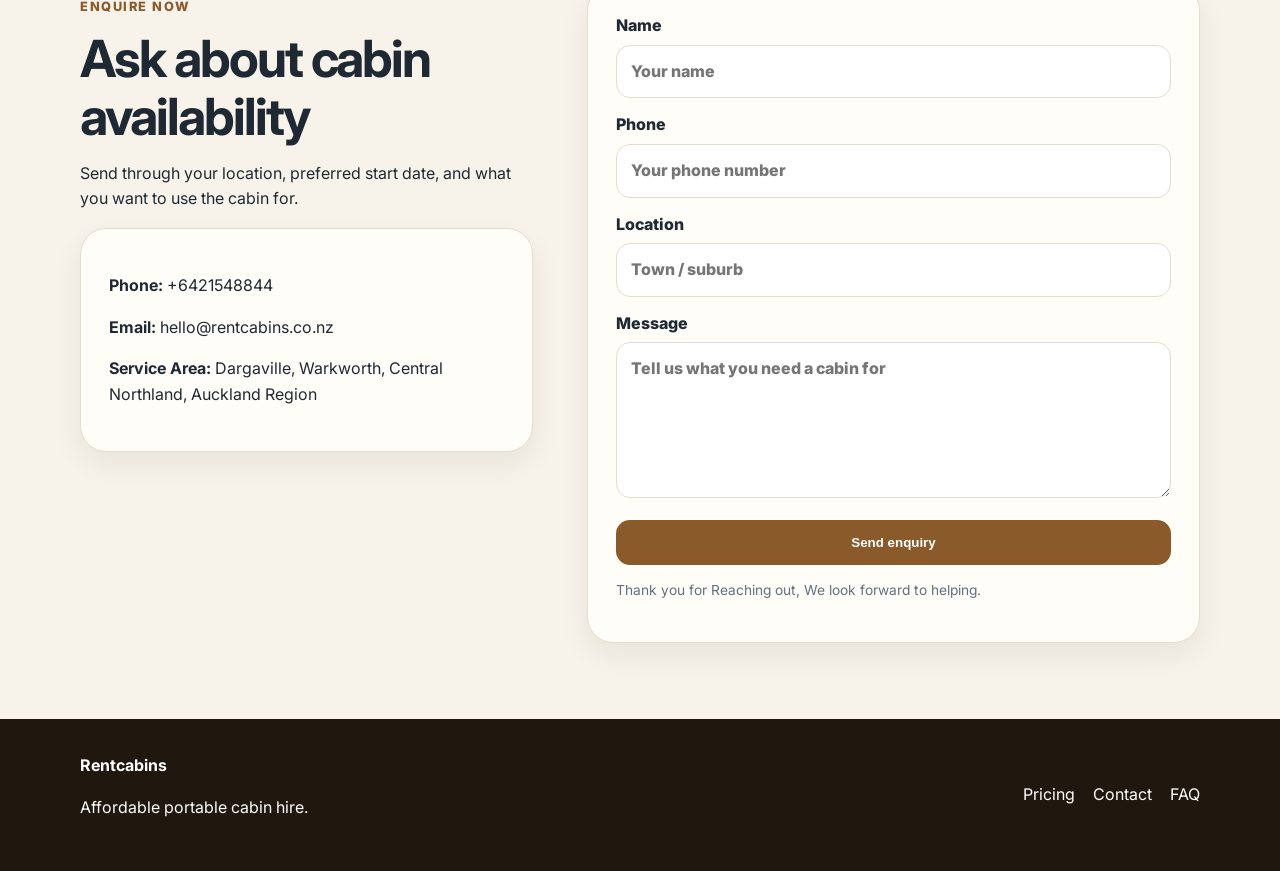
==== commit a7f70602: "Txt Change Form" ====
--- a/index.html
+++ b/index.html
@@ -241,7 +241,7 @@
           <label>Name<input type="text" name="name" placeholder="Your name" required></label>
           <label>Phone<input type="tel" name="phone" placeholder="Your phone number" required></label>
           <label>Location<input type="text" name="location" placeholder="Town / suburb" required></label>
-          <label>Message<textarea name="message" rows="5" placeholder="Tell us what you need the cabin for"></textarea></label>
+          <label>Message<textarea name="message" rows="5" placeholder="Tell us what you need a cabin for"></textarea></label>
           <button type="submit" class="btn primary full">Send enquiry</button>
           <p class="fine-print">Thank you for Reaching out, We look forward to helping.</p>
         </form>
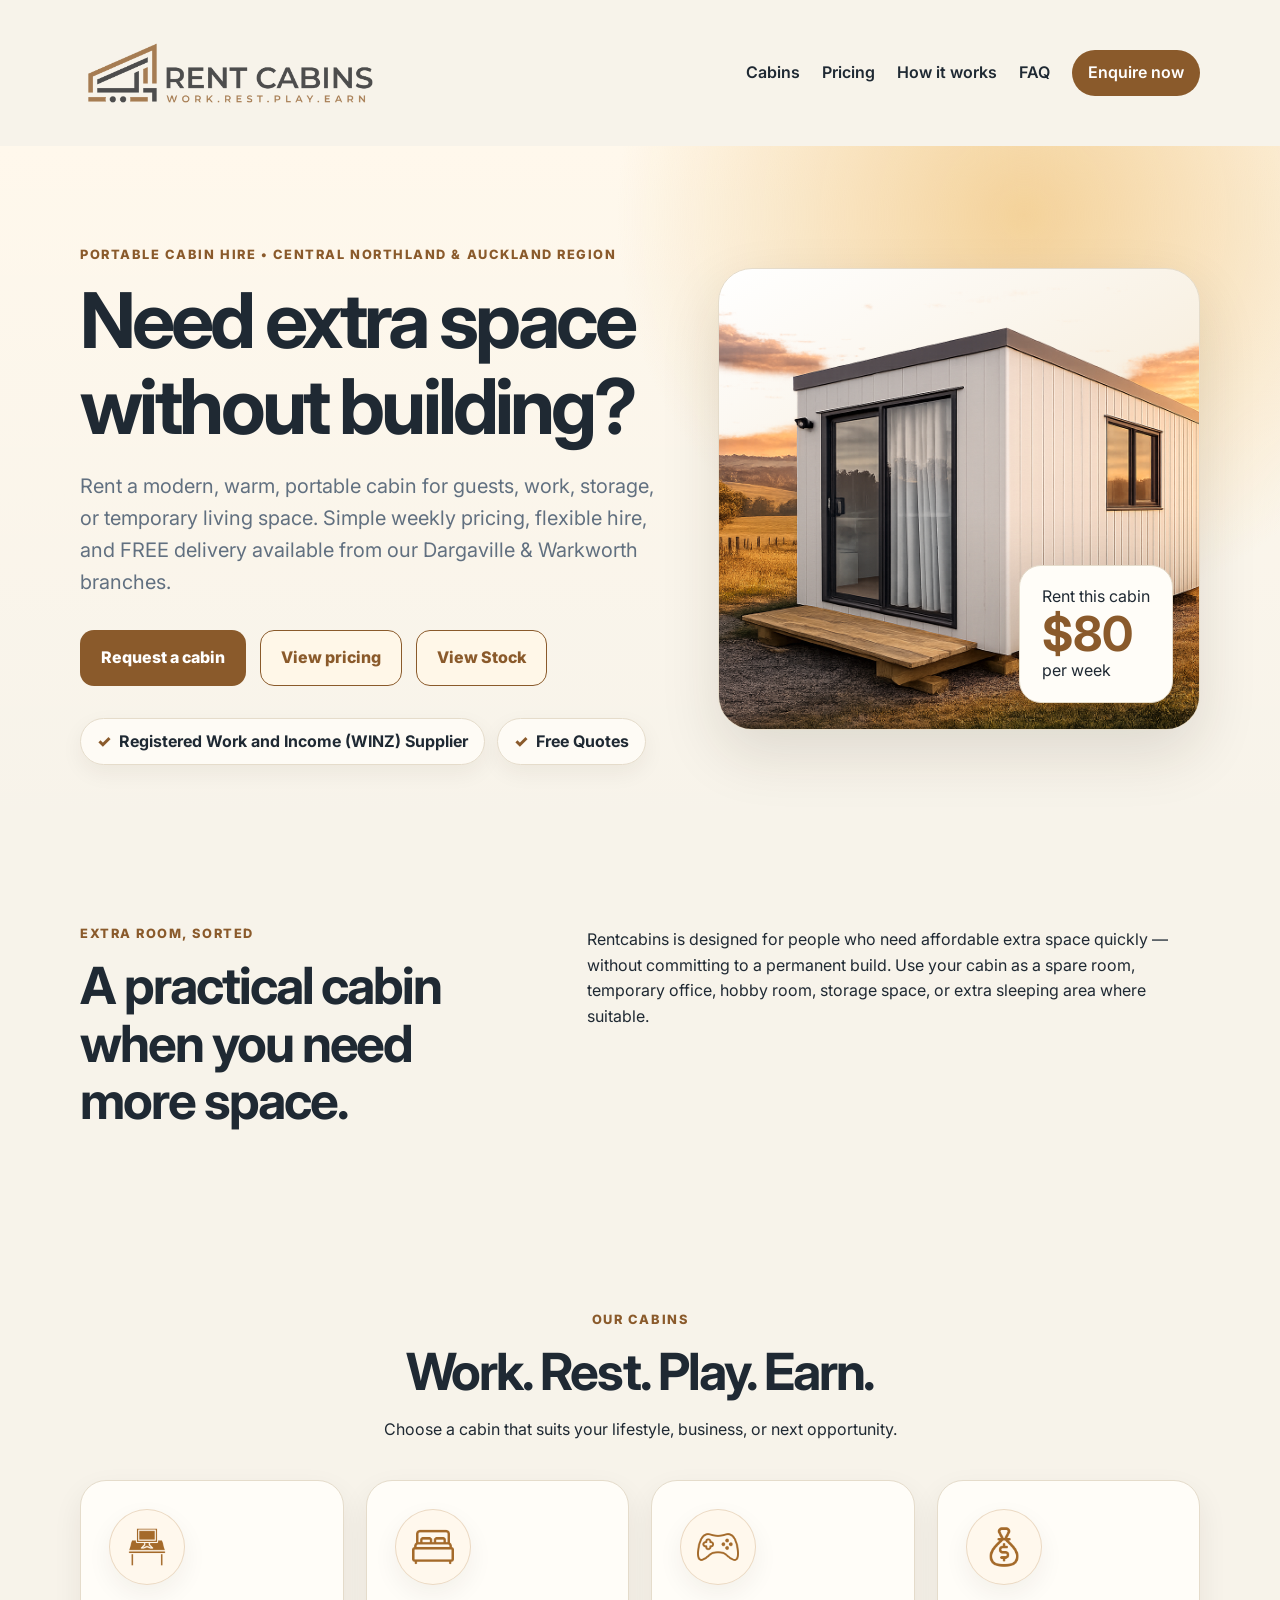
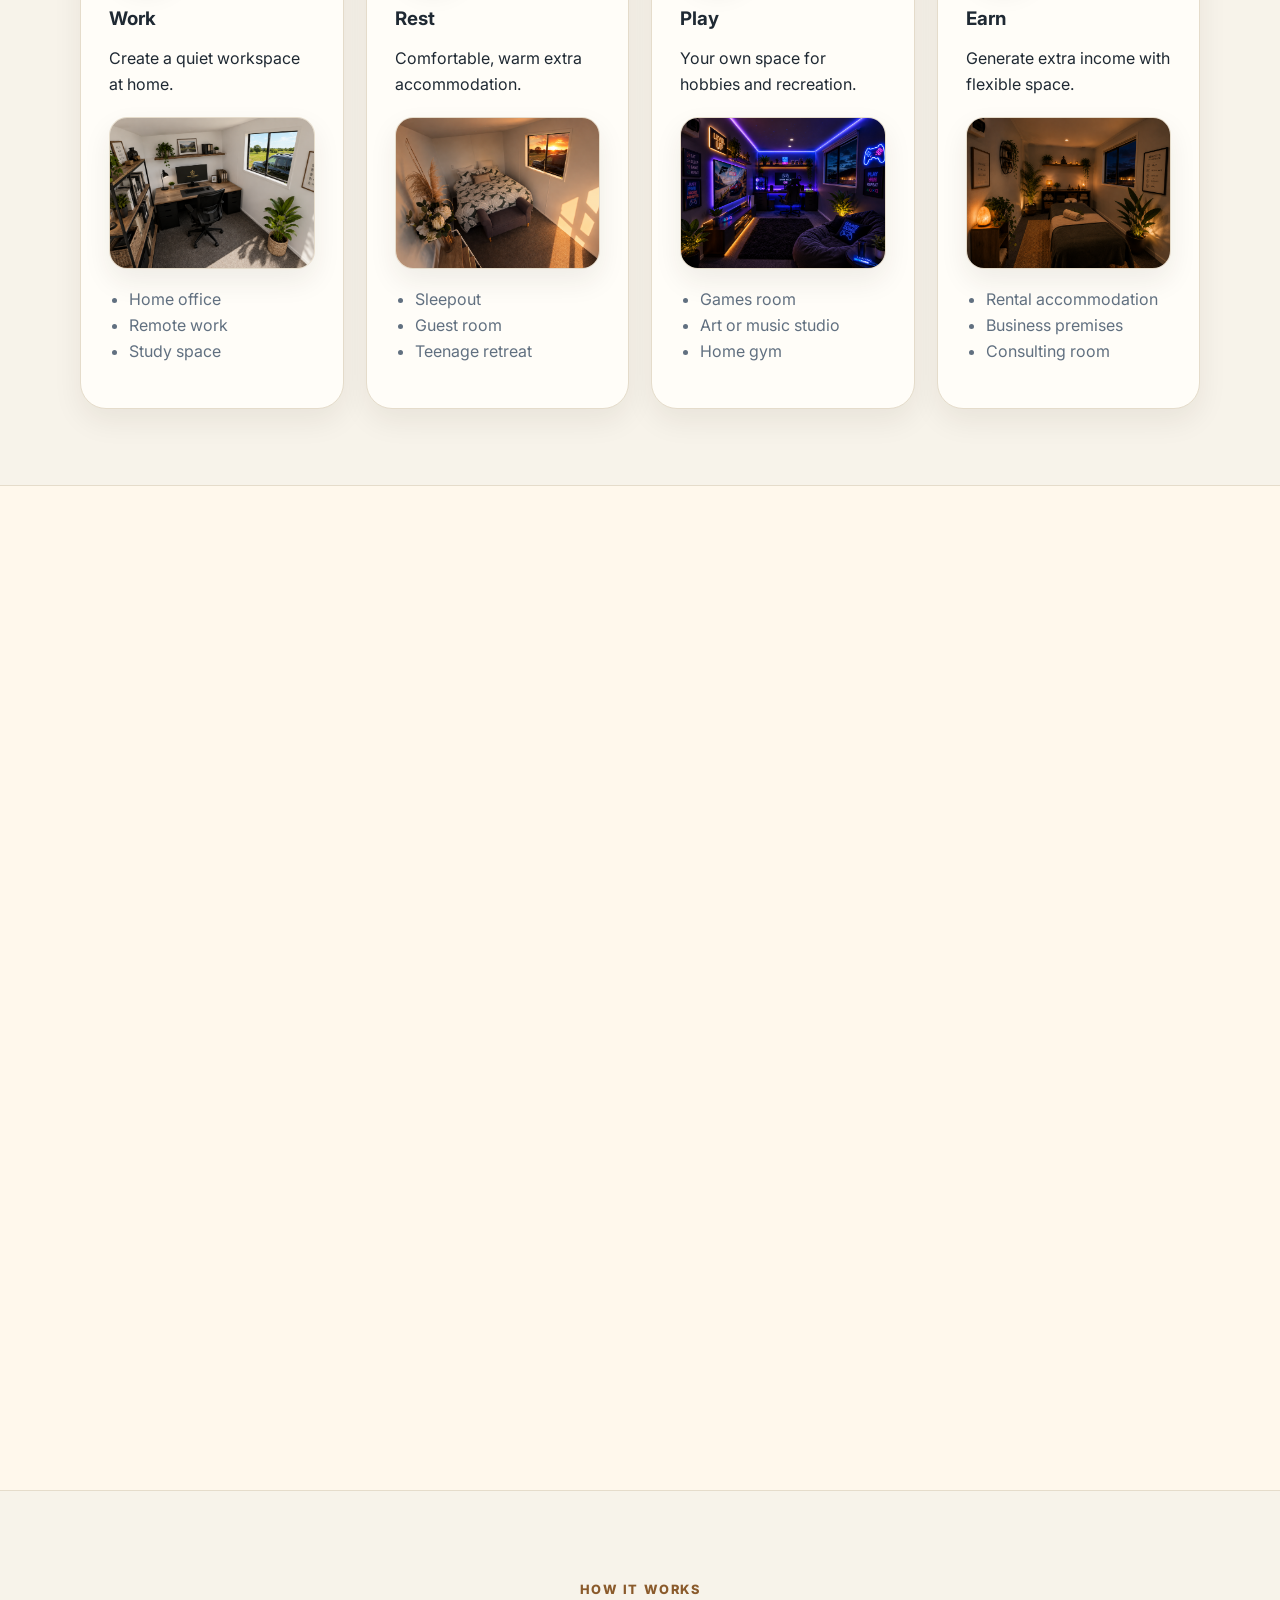
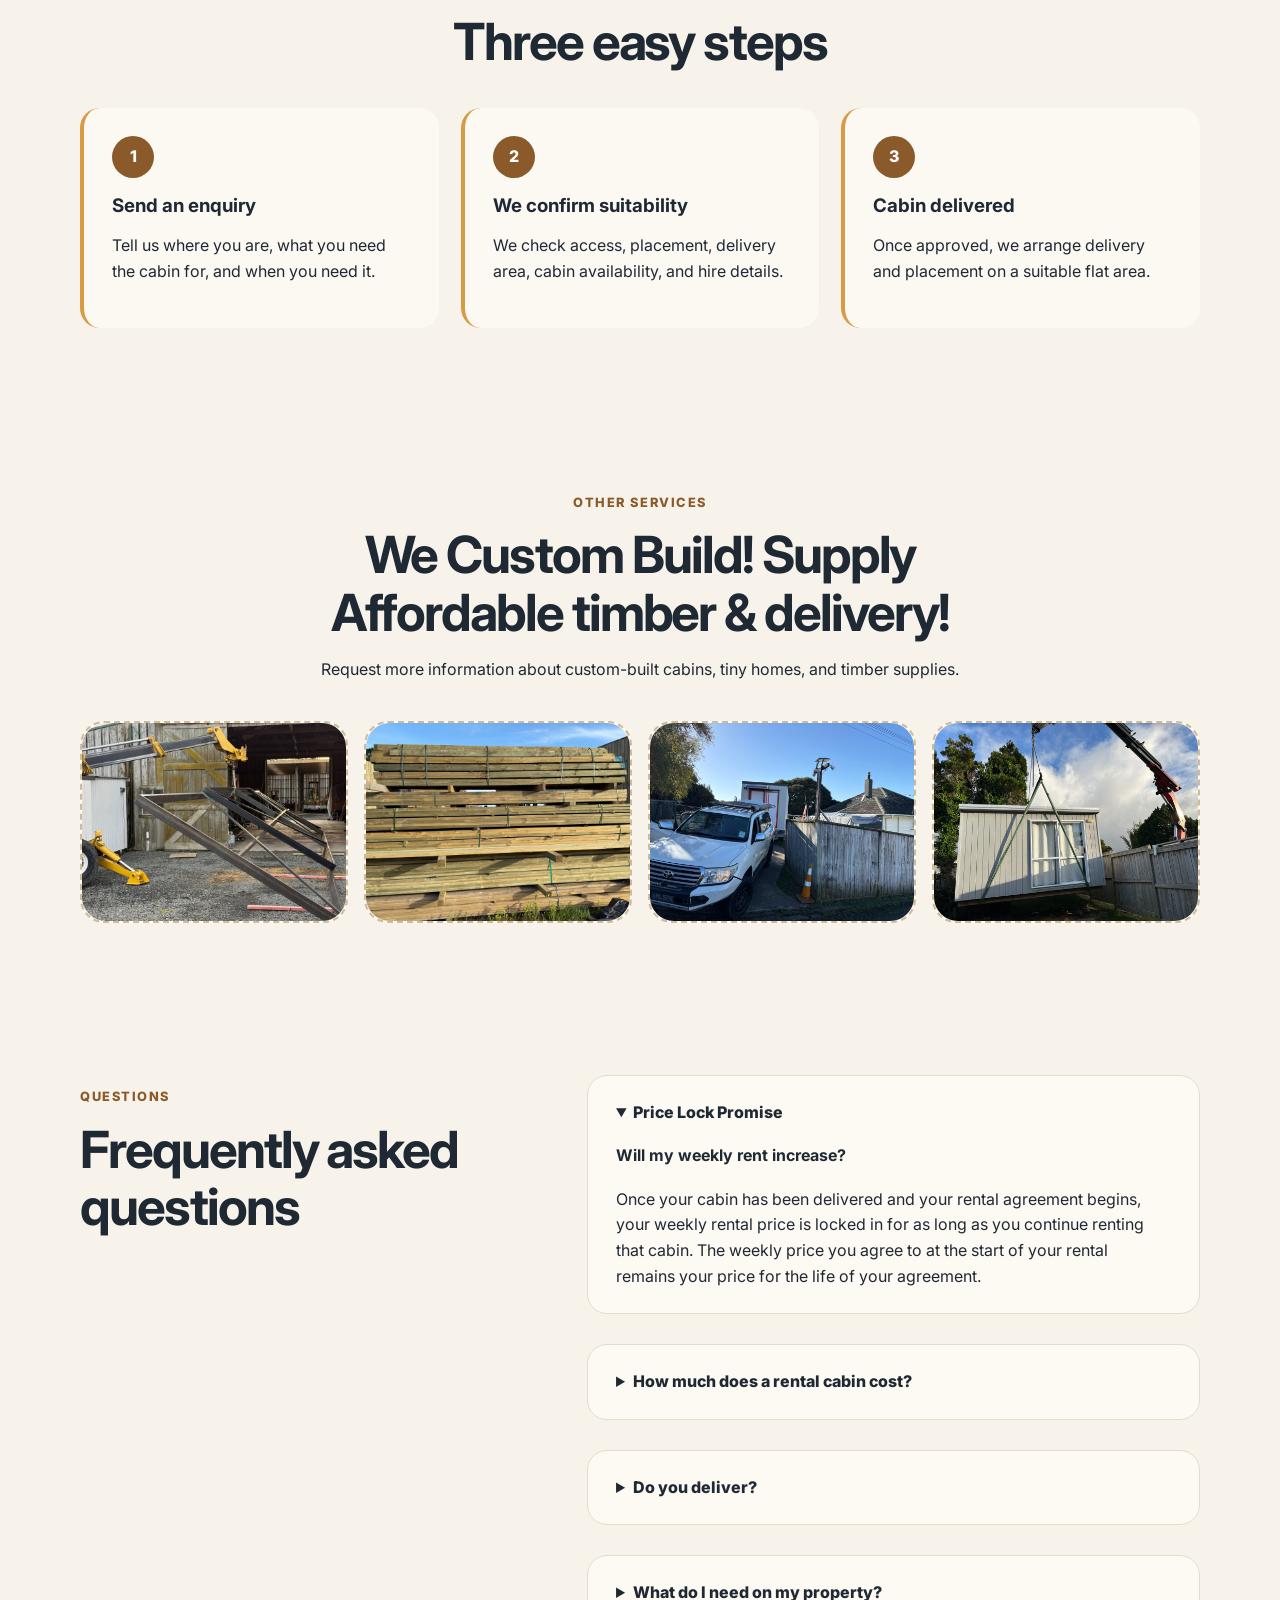
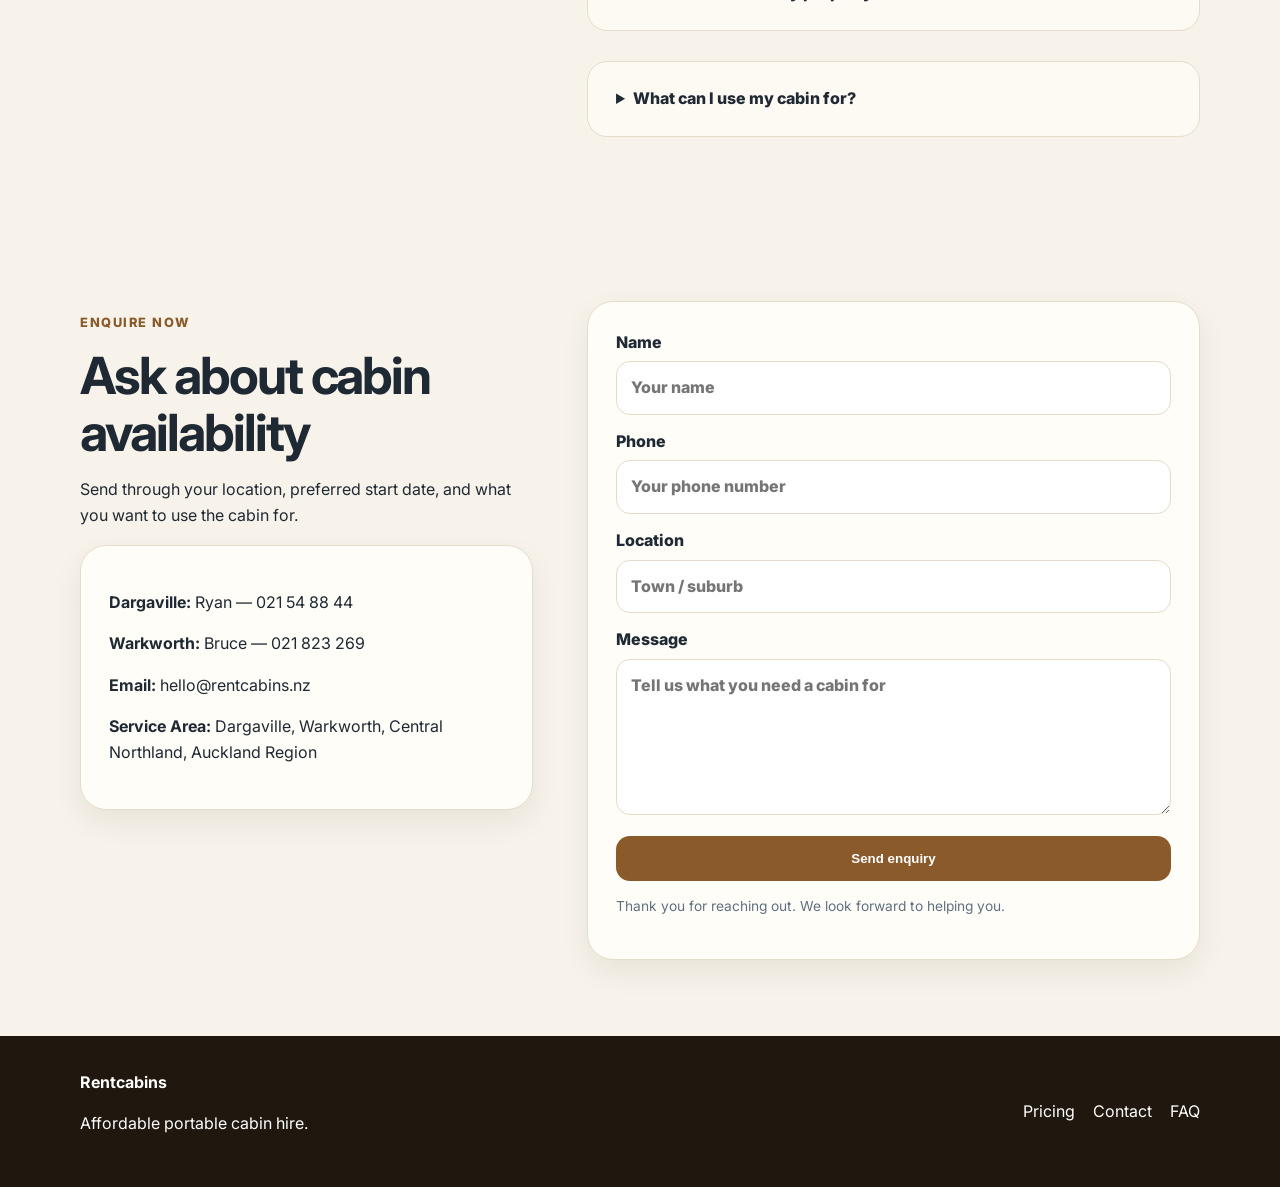
==== commit 9fa3c431: "Fully tidy of txt and images" ====
--- a/index.html
+++ b/index.html
@@ -31,17 +31,24 @@
         <div class="hero-copy">
           <p class="eyebrow">Portable cabin hire • Central Northland & Auckland region</p>
           <h1>Need extra space without building?</h1>
-          <p class="lead">Rent a modern, warm portable cabin for guests, work, storage, or temporary living space. Simple weekly pricing, flexible hire, and FREE delivery available from our Dargaville & Warkworth branchs.</p>
+          <p class="lead">Rent a modern, warm, portable cabin for guests, work, storage, or temporary living space. Simple weekly pricing, flexible hire, and FREE delivery available from our Dargaville & Warkworth branches.</p>
           <div class="hero-actions">
             <a href="#contact" class="btn primary">Request a cabin</a>
             <a href="#pricing" class="btn secondary">View pricing</a>
-          </div>
+          <a href="https://www.trademe.co.nz/a/search?member_listing=9693798" class="btn secondary" target="_blank" rel="noopener">View Stock</a>
+          </div>
+        <div class="hero-trust-bar" aria-label="RentCabins trust and support options">
+          <span><strong>Registered Work and Income (WINZ) Supplier</strong></span>
+          <span>Free Quotes</span>
+          
+        </div>
+
           <div class="trust-row">
-            <span>From <strong>$80/week</strong></span>
-            <span>Free local delivery*</span>
-            <span>Fast enquiry response</span>
-          </div>
-        </div>
+            <!-- <span>From <strong>$80/week</strong></span>-->
+            
+            
+          </div>
+        </div> 
         <div class="hero-card hero-photo-card">
           <img src="images/hero-cabin.png" alt="Rent Cabins portable cabin at sunset">
           <div class="price-badge">
@@ -155,11 +162,11 @@
         </div>
       </div>
 
-      <p class="pricing-note">Both options include quality portable cabins ready for work, rest, play or earning extra income.</p>
+      <p class="pricing-note">Both cabins are ideal for work, rest, play, or earning extra income.</p>
 
       <div class="pricing-features">
         <div><span>🚚</span> Free delivery to most locations</div>
-        <div><span>🛡️</span> Only 2 weeks bond</div>
+        <div><span>🛡️</span> Only 2 weeks' bond</div>
         <div><span>📅</span> First week's rent paid in advance</div>
         <div><span>⚡</span> Fast approval process</div>
       </div>
@@ -198,29 +205,39 @@
       <div class="container">
         <div class="section-heading">
           <p class="eyebrow">Other services</p>
-          <h2>We Custom Build! Supply Afforable timber & delivery!  </h2>
-          <p>Request more info for Custom Built Cabins, Tiny homes & Timber Supplies</p>
+          <h2>We Custom Build! Supply Affordable timber & delivery!  </h2>
+          <p>Request more information about custom-built cabins, tiny homes, and timber supplies.</p>
         </div>
         <div class="gallery">
-          <div class="photo-card">Exterior photo</div>
-          <div class="photo-card">Interior photo</div>
-          <div class="photo-card">Delivery photo</div>
-          <div class="photo-card">Site setup photo</div>
+          <div class="photo-card"><img src="images/services/custom-builds.jpg" alt="Custom cabin steel frame fabrication"></div>
+          <div class="photo-card"><img src="images/services/timber-supplies.jpg" alt="Affordable timber supplies"></div>
+          <div class="photo-card"><img src="images/services/cabin-delivery.jpg" alt="Land Cruiser towing a portable cabin for delivery"></div>
+          <div class="photo-card"><img src="images/services/site-installation.jpg" alt="Crane placing a cabin on site"></div>
         </div>
       </div>
     </section>
 
     <section class="section" id="faq">
       <div class="container faq-wrap">
+
         <div>
           <p class="eyebrow">Questions</p>
           <h2>Frequently asked questions</h2>
         </div>
         <div class="faq-list">
-          <details id="pricing-faq" open><summary>How much does a renatl cabin cost?</summary><p>Large Cabin $80 per week. Xtra Large Cabin $100 per week. 2 weeks Bond. 1st week in advance. Free Delivery*</p></details>
-          <details><summary>Do you deliver?</summary><p>Yes, delivery is available from our Dargaville and Warkworth branches. We aim for Free local delivery around these areas. We deliver Northland to Auckland</p></details>
+
+          <details id="price-lock-promise" open>
+            <summary>Price Lock Promise</summary>
+            <p><strong>Will my weekly rent increase?</strong></p>
+            <p>Once your cabin has been delivered and your rental agreement begins, your weekly rental price is locked in for as long as you continue renting that cabin. The weekly price you agree to at the start of your rental remains your price for the life of your agreement.</p>
+          </details>
+
+
+
+          <details><summary>How much does a rental cabin cost?</summary><p>Standard Cabin $80 per week. Extra Standard Cabin $100 per week. 2 weeks Bond. First week's rent paid in advance. Free delivery*</p></details>
+          <details><summary>Do you deliver?</summary><p>Yes, delivery is available from our Dargaville and Warkworth branches. We offer free local delivery throughout much of Northland and Auckland. Delivery outside our standard service area may incur additional charges.</p></details>
           <details><summary>What do I need on my property?</summary><p>You will need suitable access for delivery and a reasonably level area for placement. We can confirm details when you enquire.</p></details>
-          <details><summary>What can I use my Cabin for?</summary><p>Whether you want to work, rest, play, or earn, a RentCabins portable cabin gives you the freedom to create the space you need. Set up a quiet home office, a warm spare bedroom, a games room, hobby studio, home gym, beauty or massage room, or a dedicated business workspace. Looking for extra income? Many customers use our cabins as accommodation for family, long-term tenants, or short-term holiday stays such as Airbnb-style rentals, where permitted. It's an affordable way to unlock the potential of your property and create space that works for your lifestyle—and your future.</p></details>
+          <details><summary>What can I use my cabin for?</summary><p>Whether you want to work, rest, play, or earn, a RentCabins portable cabin gives you the freedom to create the space you need. Set up a quiet home office, a warm spare bedroom, a games room, hobby studio, home gym, beauty or massage room, or a dedicated business workspace. Looking for extra income? Many customers use our cabins as accommodation for family, long-term tenants, or short-term holiday stays such as Airbnb-style rentals, where permitted. It's an affordable way to unlock the potential of your property and create space that works for your lifestyle—and your future.</p></details>
         </div>
       </div>
     </section>
@@ -232,18 +249,19 @@
           <h2>Ask about cabin availability</h2>
           <p>Send through your location, preferred start date, and what you want to use the cabin for.</p>
           <div class="contact-card">
-            <p><strong>Phone:</strong> +6421548844</p>
-            <p><strong>Email:</strong> hello@rentcabins.co.nz</p>
-            <p><strong>Service Area:</strong> Dargaville, Warkworth, Central Northland, Auckland Region</p>
-          </div>
-        </div>
-        <form class="enquiry-form" action="mailto:hello@rentcabins.co.nz" method="post" enctype="text/plain">
+<p><strong>Dargaville:</strong> Ryan — 021 54 88 44</p>
+<p><strong>Warkworth:</strong> Bruce — 021 823 269</p>
+<p><strong>Email:</strong> hello@rentcabins.nz</p>
+<p><strong>Service Area:</strong> Dargaville, Warkworth, Central Northland, Auckland Region</p>
+</div>
+        </div>
+        <form class="enquiry-form" action="mailto:hello@rentcabins.nz" method="post" enctype="text/plain">
           <label>Name<input type="text" name="name" placeholder="Your name" required></label>
           <label>Phone<input type="tel" name="phone" placeholder="Your phone number" required></label>
           <label>Location<input type="text" name="location" placeholder="Town / suburb" required></label>
           <label>Message<textarea name="message" rows="5" placeholder="Tell us what you need a cabin for"></textarea></label>
           <button type="submit" class="btn primary full">Send enquiry</button>
-          <p class="fine-print">Thank you for Reaching out, We look forward to helping.</p>
+          <p class="fine-print">Thank you for reaching out. We look forward to helping you.</p>
         </form>
       </div>
     </section>
--- a/styles.css
+++ b/styles.css
@@ -492,3 +492,95 @@
         opacity:1!important;
     }
 }
+
+
+/* v4.9 service photo fit */
+.photo-card img,
+.service-image img,
+.service-photo img,
+.placeholder img{
+    width:100%;
+    height:100%;
+    min-height:180px;
+    object-fit:cover;
+    display:block;
+    border-radius:inherit;
+}
+
+
+/* v4.9.4 FAQ format restore */
+.faq-grid{
+    display:grid;
+    grid-template-columns:.9fr 1.1fr;
+    gap:72px;
+    align-items:start;
+}
+
+.faq-list{
+    display:grid;
+    gap:18px;
+}
+
+.faq-list details{
+    background:rgba(255,253,248,.78);
+    border:1px solid var(--line, rgba(164,106,42,.18));
+    border-radius:20px;
+    padding:24px 28px;
+}
+
+.faq-list summary{
+    cursor:pointer;
+    font-weight:800;
+    color:var(--ink);
+}
+
+.faq-list details p{
+    margin:18px 0 0;
+    color:var(--ink);
+}
+
+@media(max-width:900px){
+    .faq-grid{
+        grid-template-columns:1fr;
+        gap:32px;
+    }
+}
+
+
+/* v4.9.6 WINZ trust bar */
+.hero-trust-bar{
+    display:flex;
+    flex-wrap:wrap;
+    gap:12px;
+    align-items:center;
+    margin-top:22px;
+}
+
+.hero-trust-bar span{
+    display:inline-flex;
+    align-items:center;
+    gap:8px;
+    padding:10px 16px;
+    border:1px solid var(--line, rgba(164,106,42,.18));
+    border-radius:999px;
+    background:rgba(255,253,248,.82);
+    color:var(--ink);
+    font-weight:700;
+    box-shadow:0 8px 22px rgba(45,35,20,.06);
+}
+
+.hero-trust-bar span::before{
+    content:"✓";
+    color:var(--brand, #9a622a);
+    font-weight:900;
+}
+
+@media(max-width:620px){
+    .hero-trust-bar{
+        gap:10px;
+    }
+    .hero-trust-bar span{
+        width:100%;
+        justify-content:center;
+    }
+}
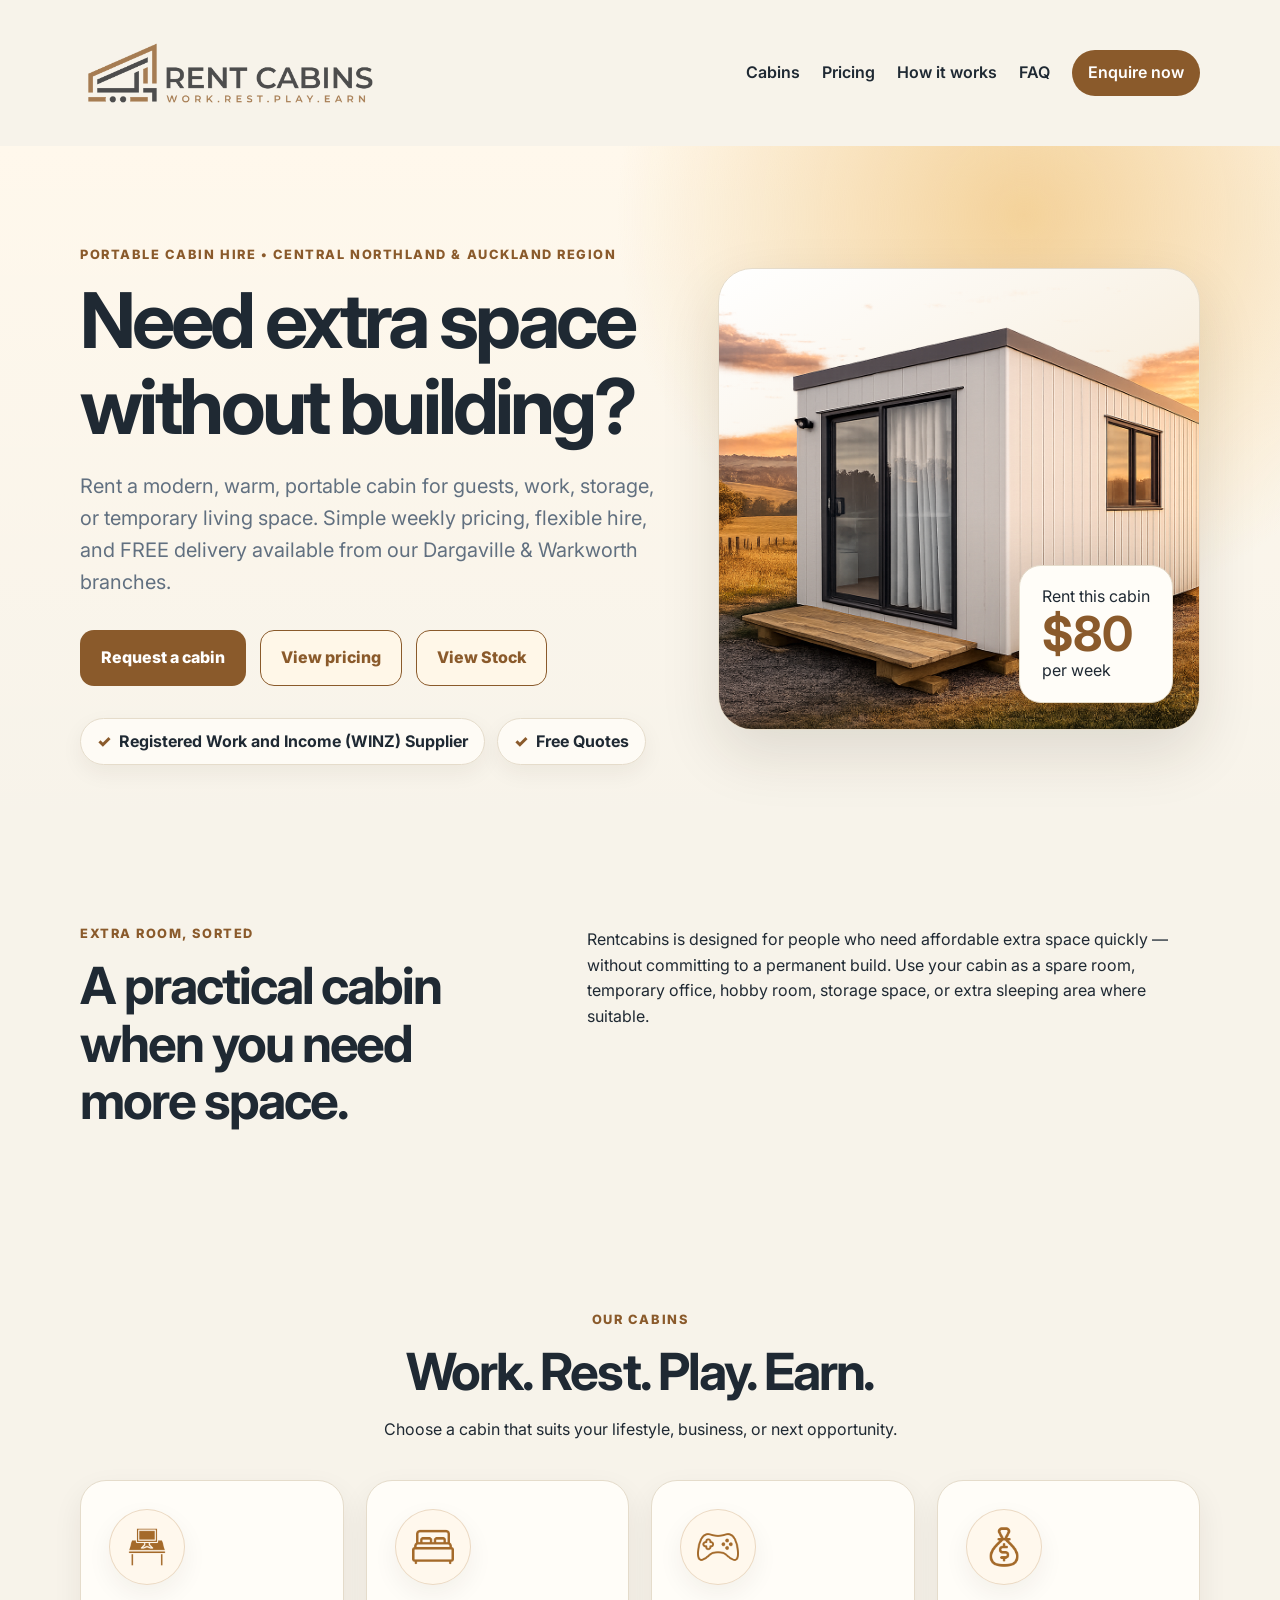
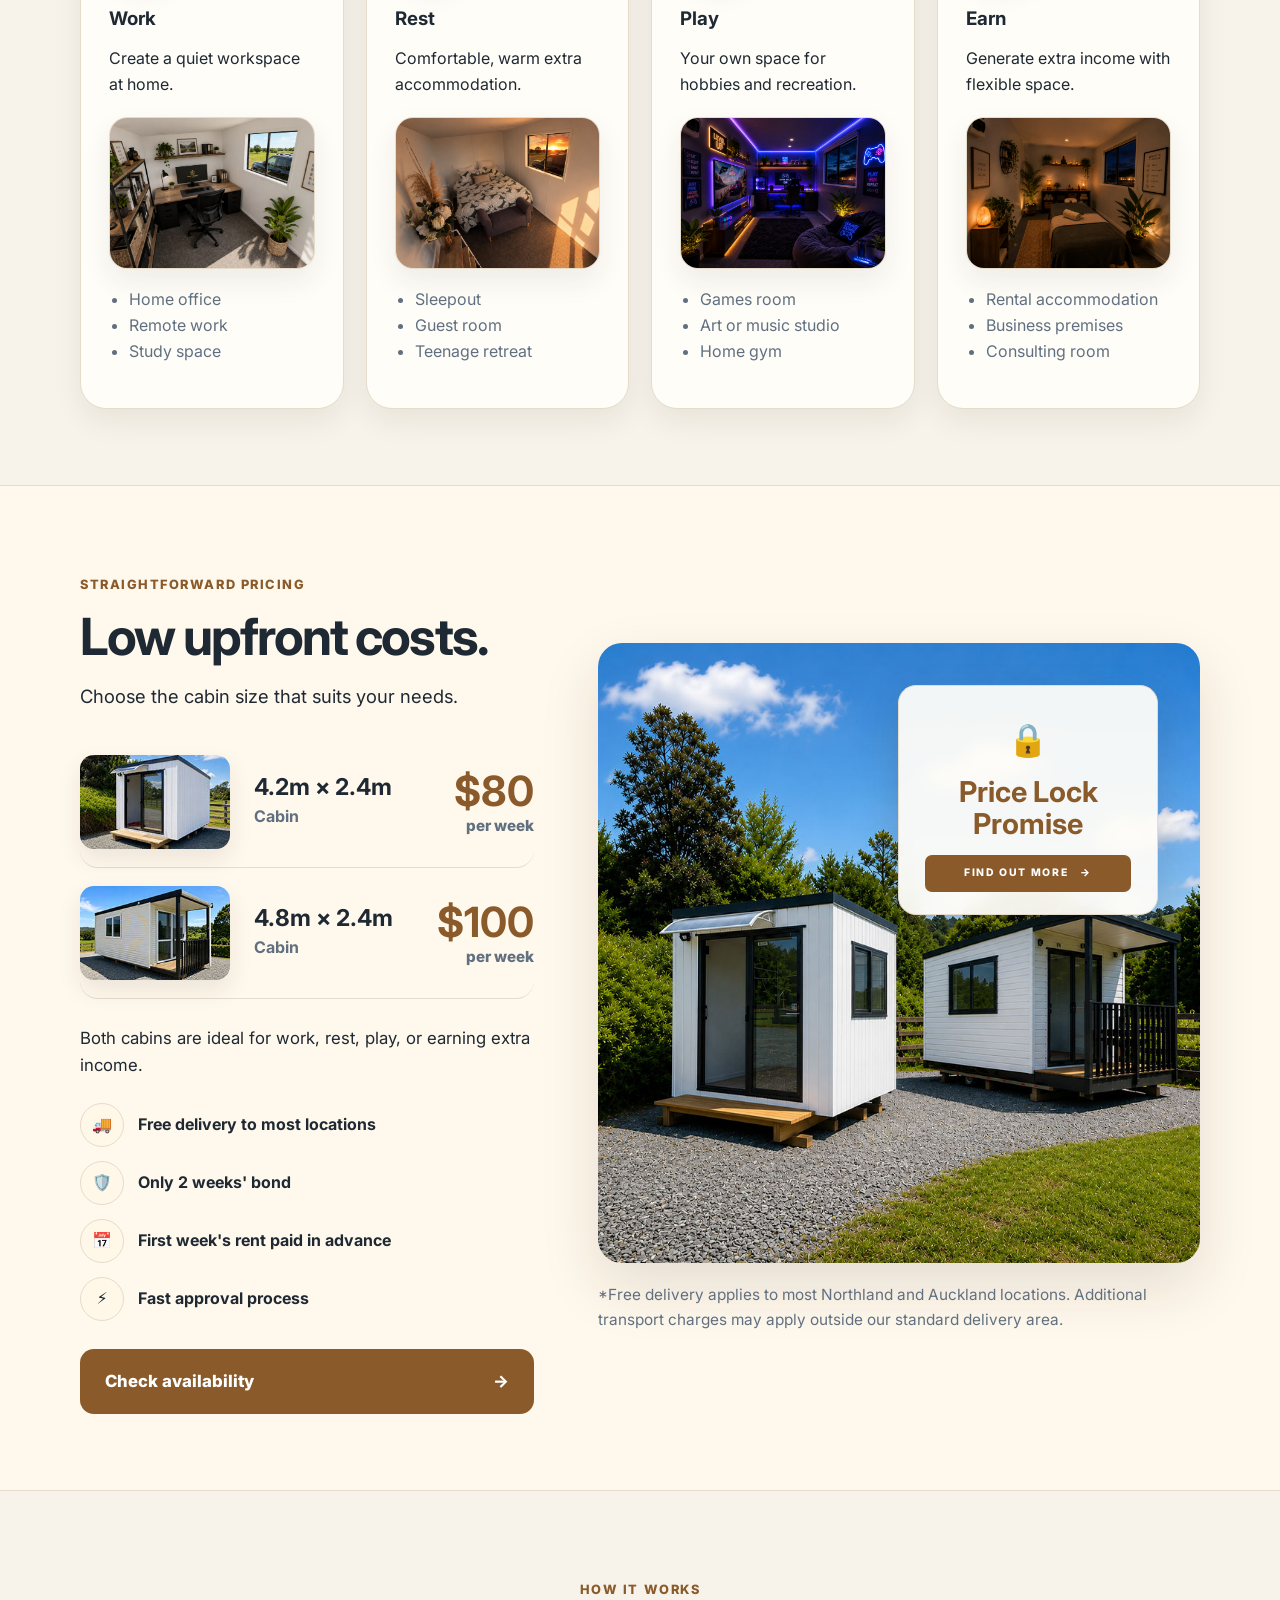
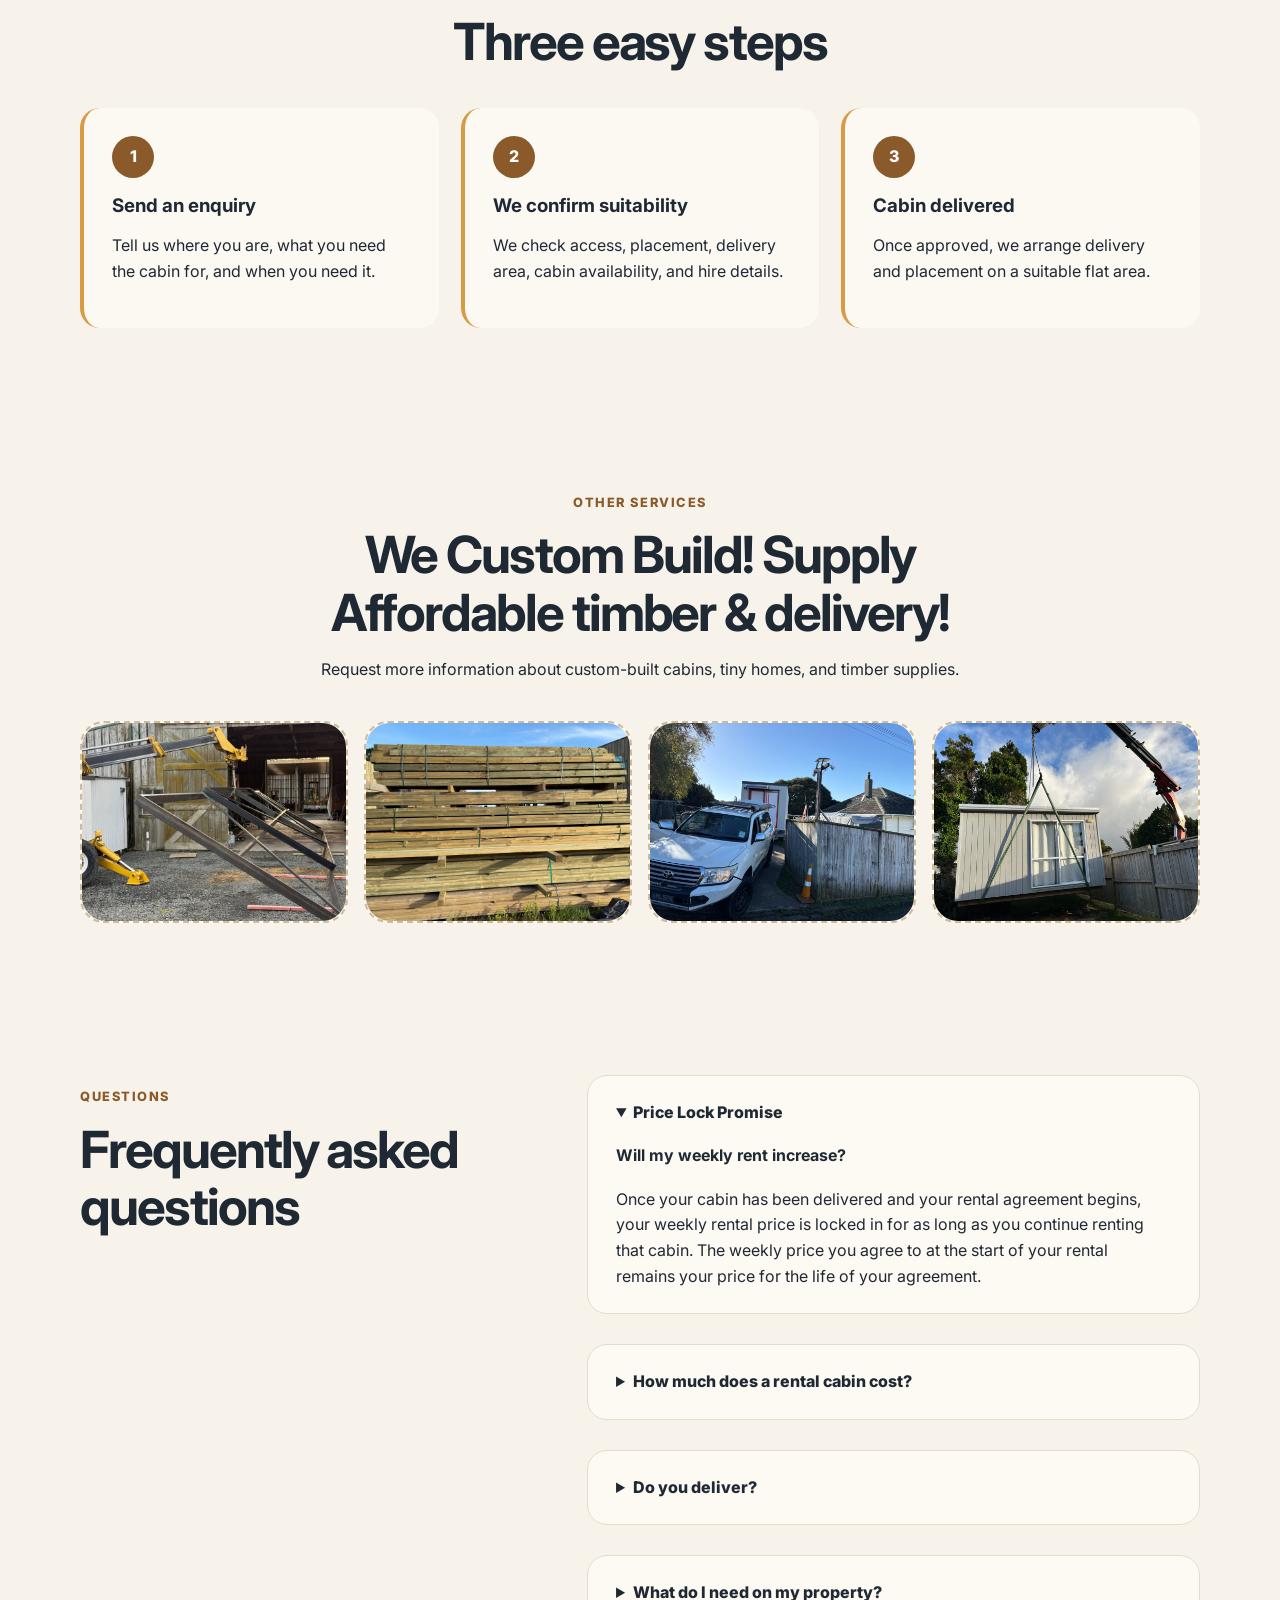
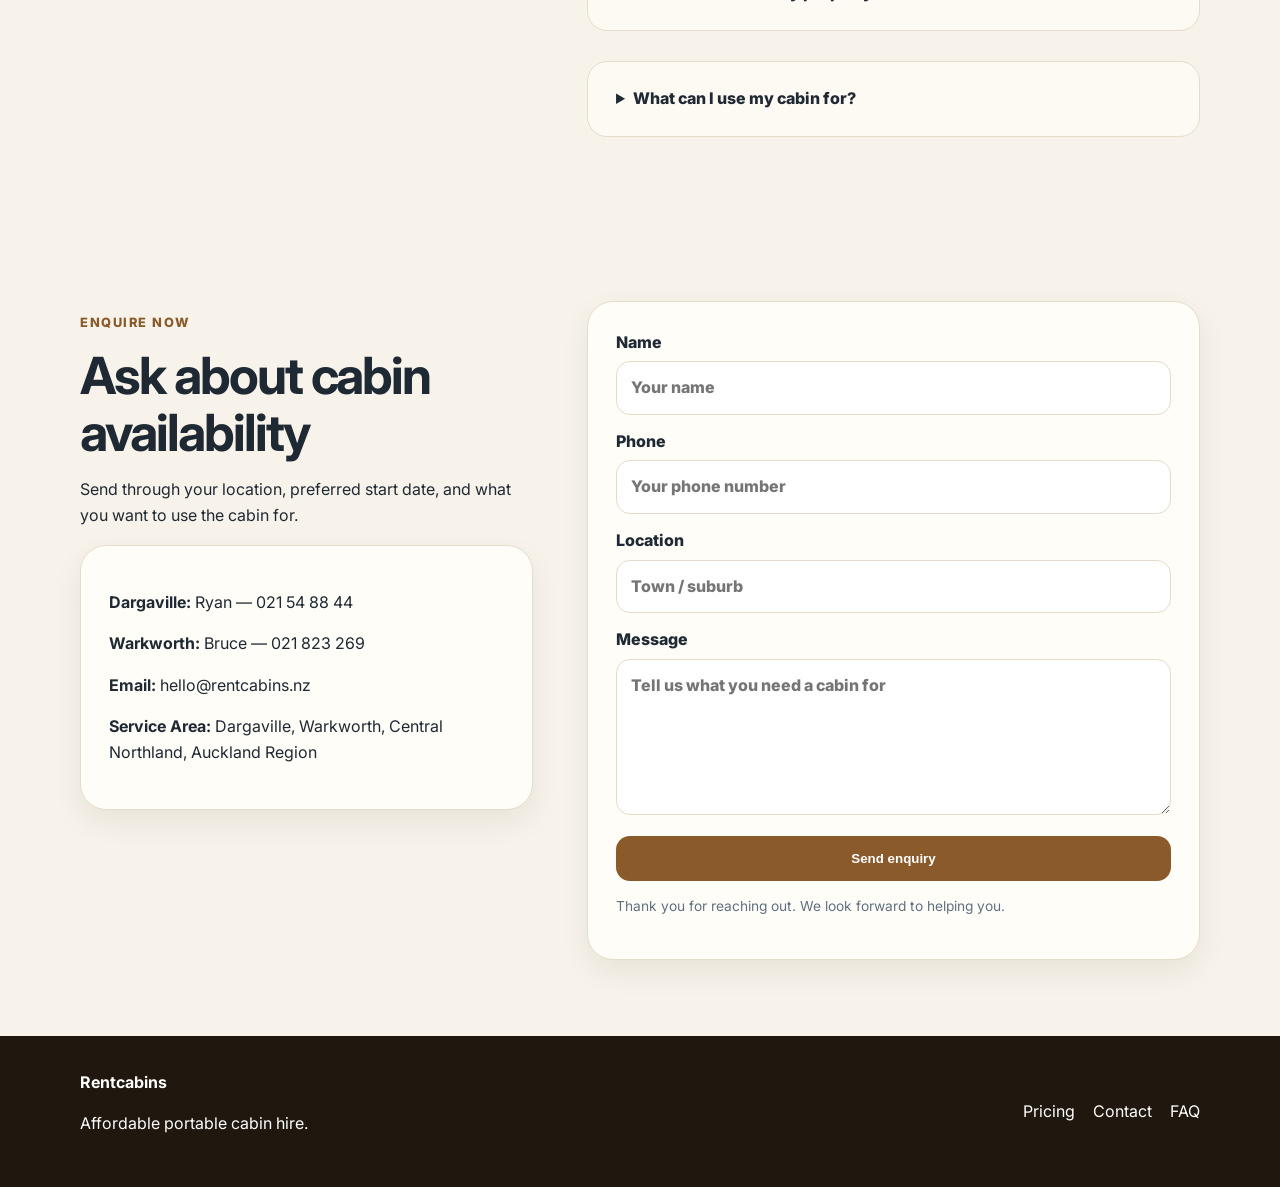
==== commit 9608597d: "Small Txt fix" ====
--- a/index.html
+++ b/index.html
@@ -44,7 +44,7 @@
         </div>
 
           <div class="trust-row">
-            <!-- <span>From <strong>$80/week</strong></span>-->
+            <!-- <span>From <strong>$80/week!</strong></span>-->
             
             
           </div>
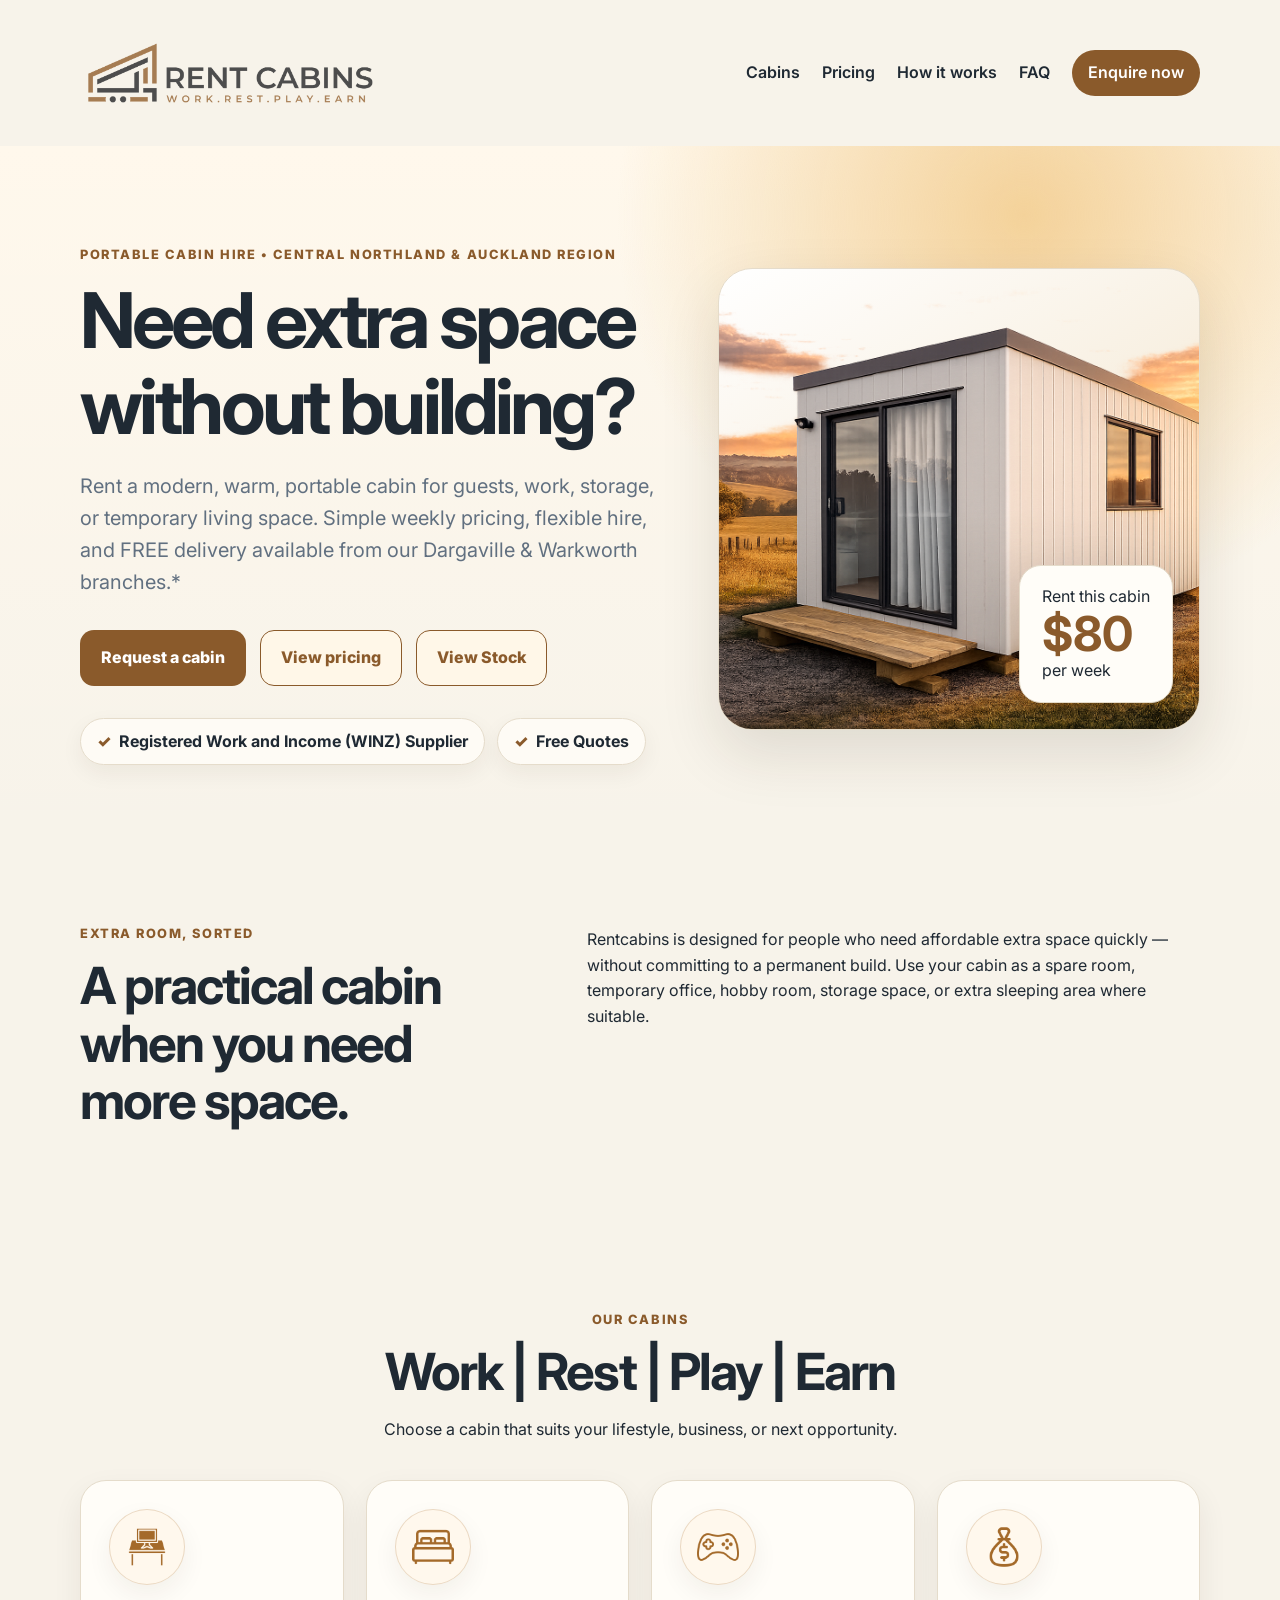
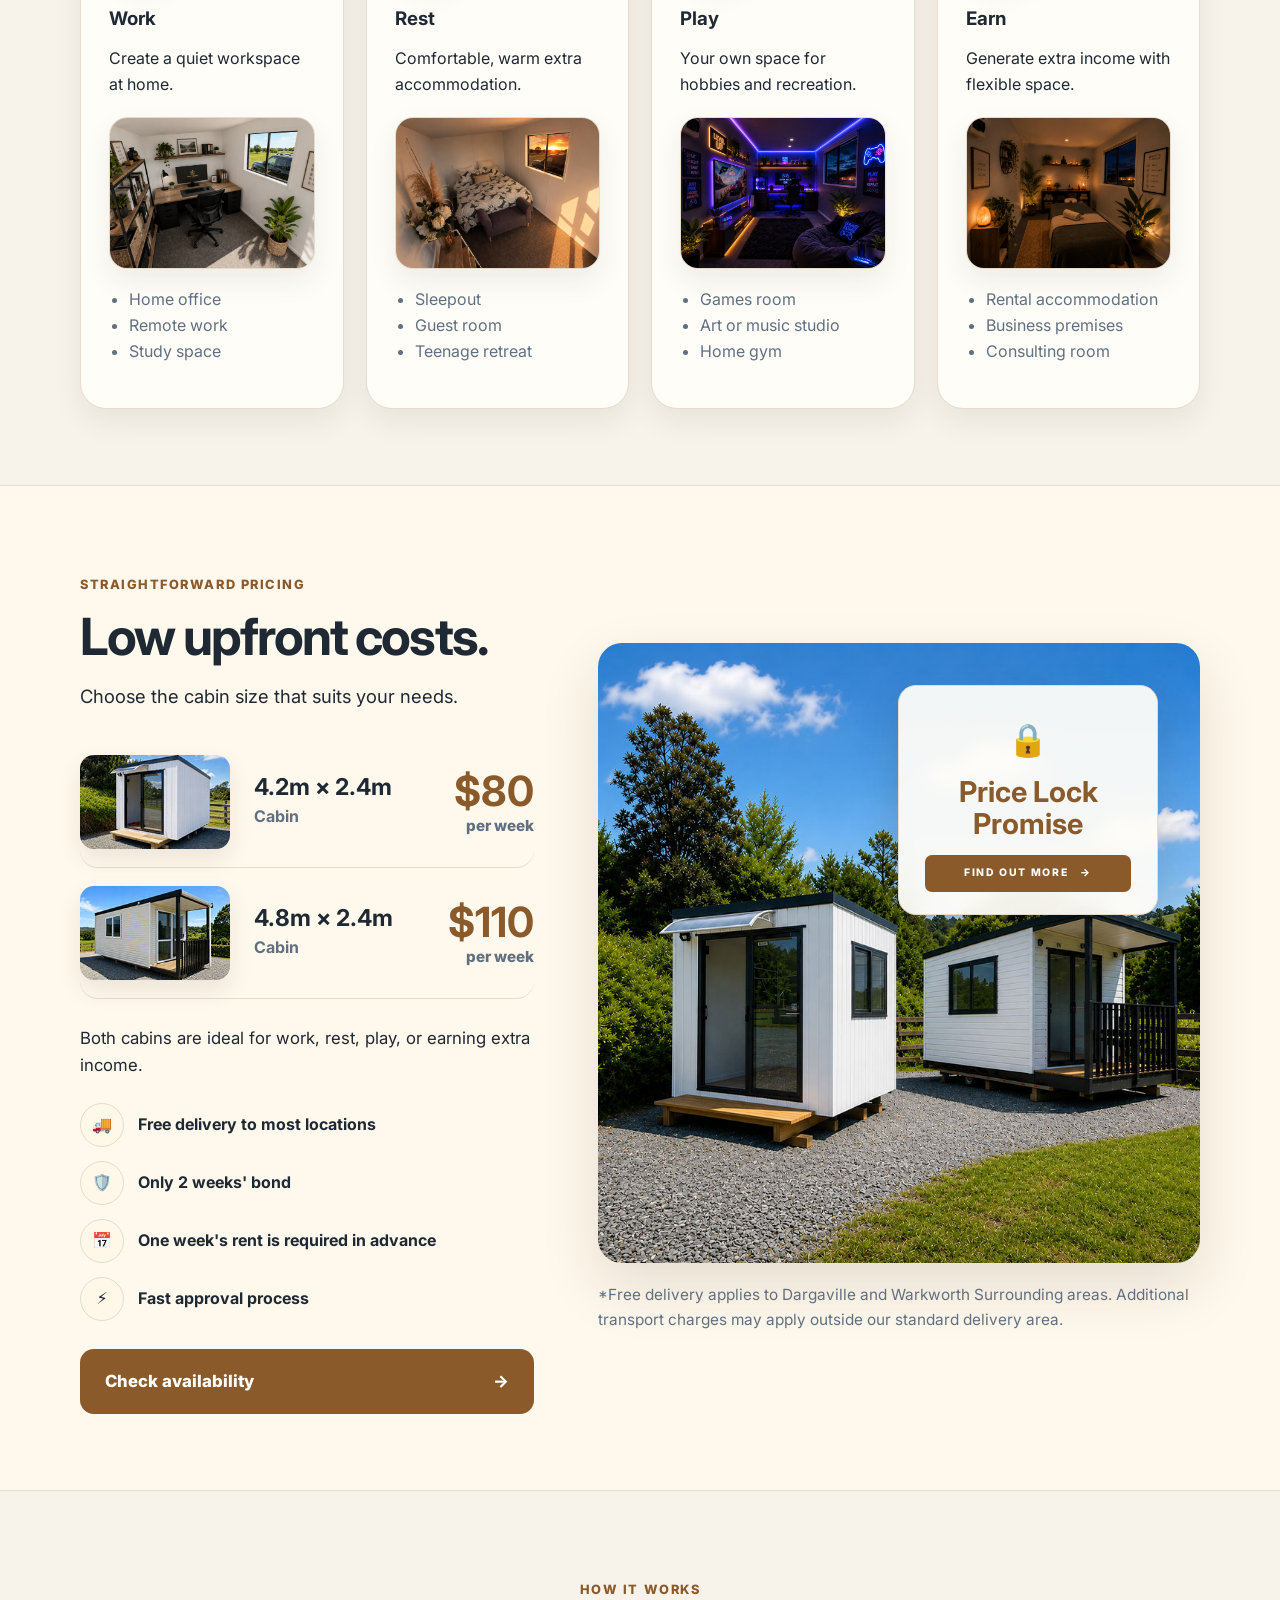
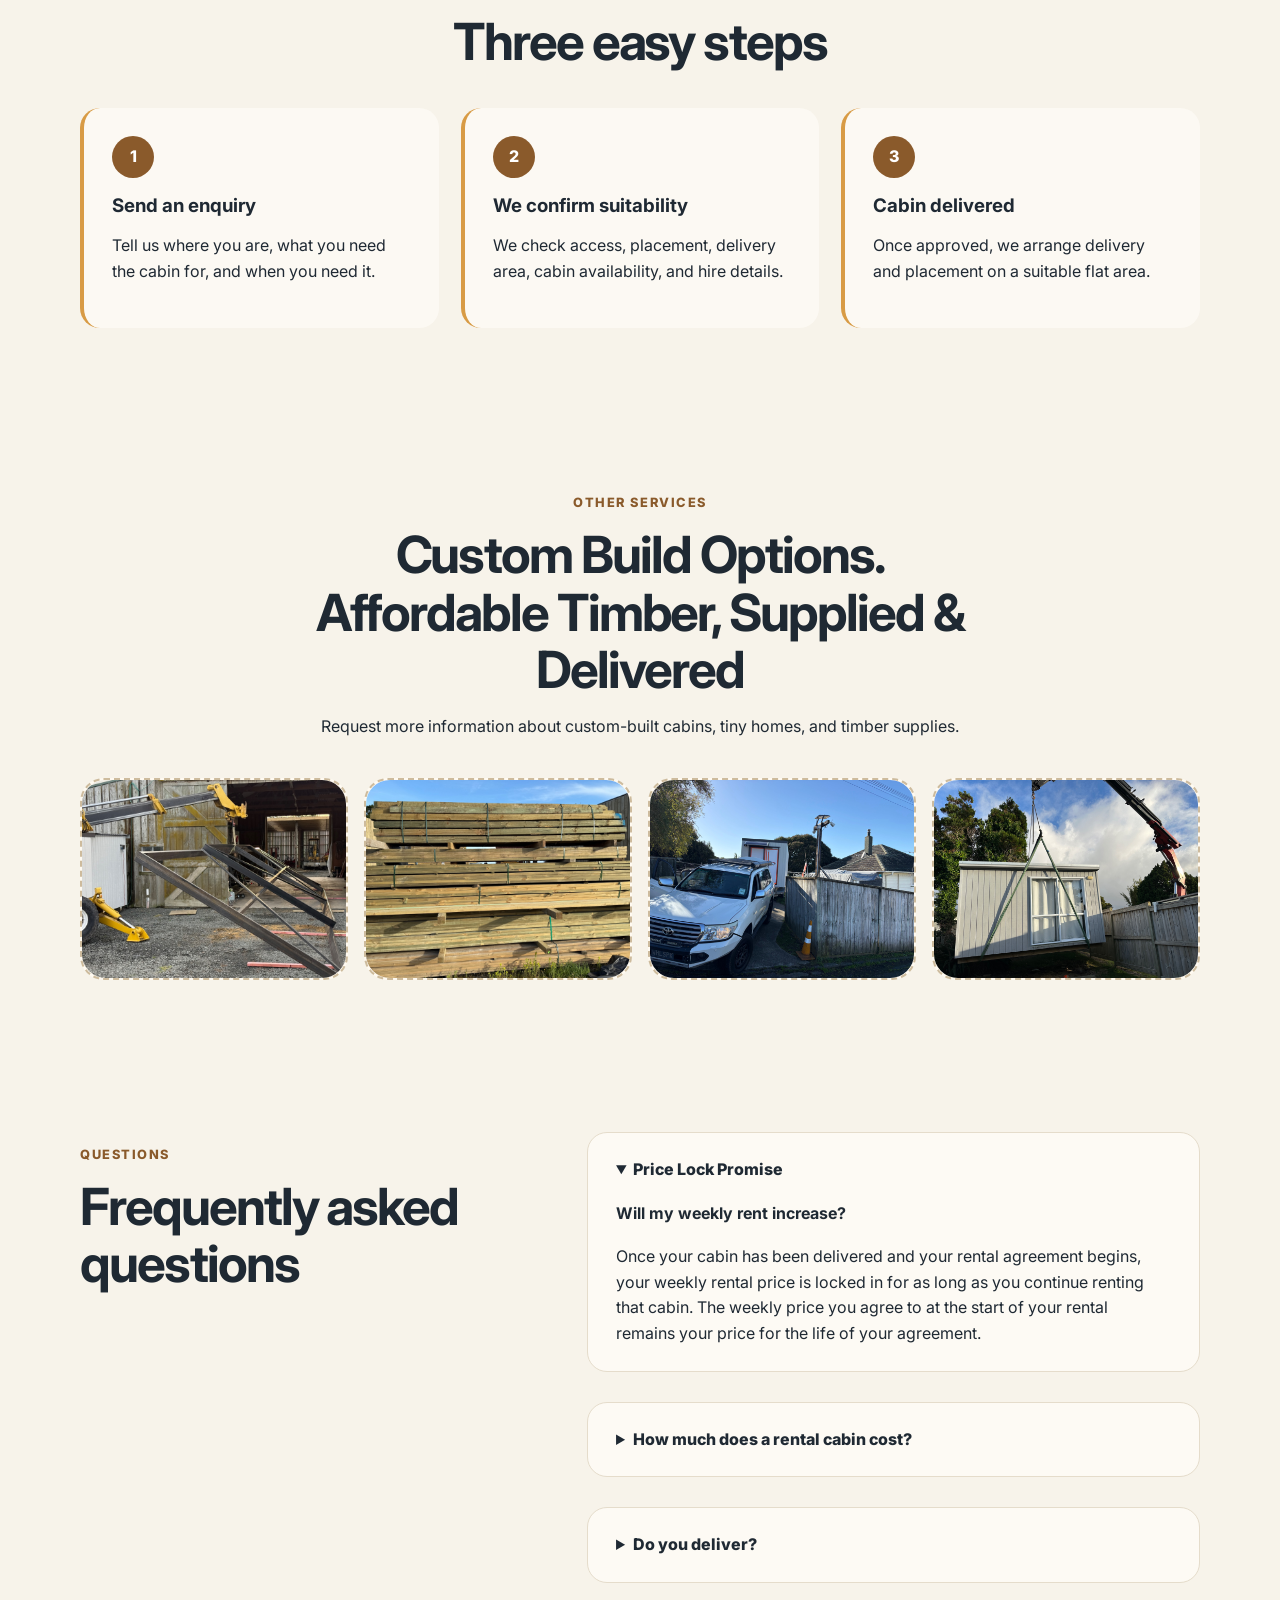
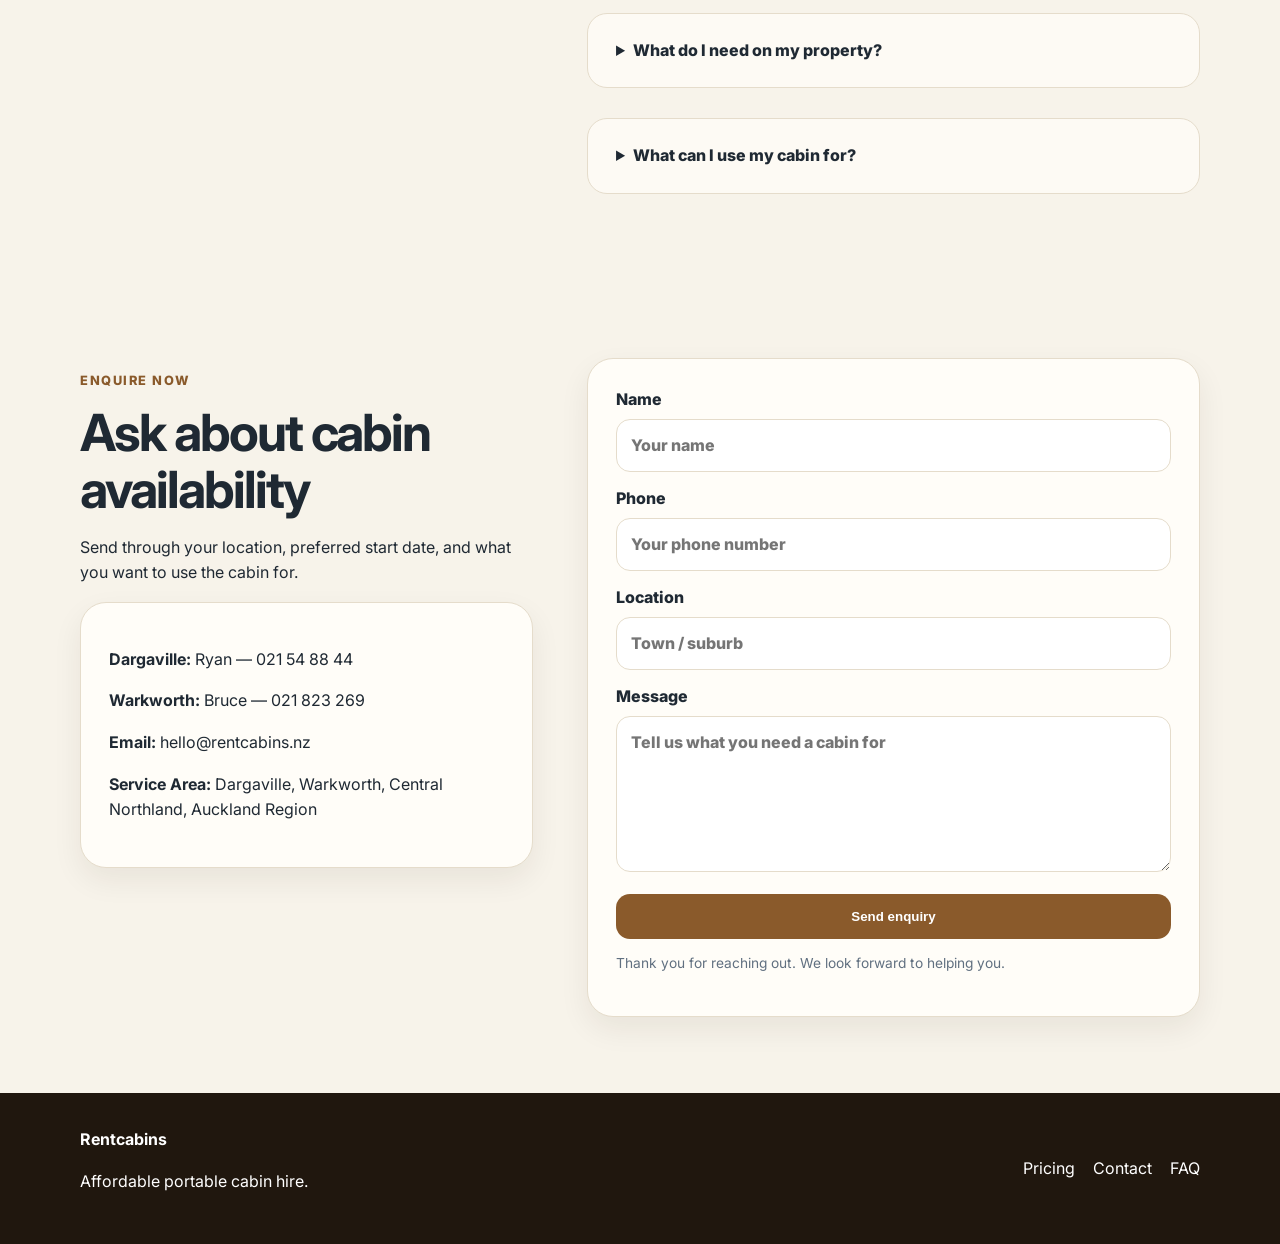
==== commit 957a7792: "Links & Txt Link to locked in price promise broken, lots of little text changes" ====
--- a/index.html
+++ b/index.html
@@ -31,7 +31,7 @@
         <div class="hero-copy">
           <p class="eyebrow">Portable cabin hire • Central Northland & Auckland region</p>
           <h1>Need extra space without building?</h1>
-          <p class="lead">Rent a modern, warm, portable cabin for guests, work, storage, or temporary living space. Simple weekly pricing, flexible hire, and FREE delivery available from our Dargaville & Warkworth branches.</p>
+          <p class="lead">Rent a modern, warm, portable cabin for guests, work, storage, or temporary living space. Simple weekly pricing, flexible hire, and FREE delivery available from our Dargaville & Warkworth branches.*</p>
           <div class="hero-actions">
             <a href="#contact" class="btn primary">Request a cabin</a>
             <a href="#pricing" class="btn secondary">View pricing</a>
@@ -76,7 +76,7 @@
   <div class="container">
     <div class="section-heading">
       <p class="eyebrow">OUR CABINS</p>
-      <h2>Work. Rest. Play. Earn.</h2>
+      <h2>Work   |   Rest   |   Play   |   Earn</h2>
       <p>Choose a cabin that suits your lifestyle, business, or next opportunity.</p>
     </div>
 
@@ -158,7 +158,7 @@
             <h3>4.8m × 2.4m</h3>
             <p>Cabin</p>
           </div>
-          <strong>$100 <span>per week</span></strong>
+          <strong>$110 <span>per week</span></strong>
         </div>
       </div>
 
@@ -167,7 +167,7 @@
       <div class="pricing-features">
         <div><span>🚚</span> Free delivery to most locations</div>
         <div><span>🛡️</span> Only 2 weeks' bond</div>
-        <div><span>📅</span> First week's rent paid in advance</div>
+        <div><span>📅</span> One week's rent is required in advance</div>
         <div><span>⚡</span> Fast approval process</div>
       </div>
 
@@ -179,9 +179,9 @@
       <div class="price-lock-card">
         <div class="lock-icon">🔒</div>
         <strong>Price Lock<br>Promise</strong>
-        <a href="#pricing-faq">Find out more <span>→</span></a>
-      </div>
-      <p class="fine-print">*Free delivery applies to most Northland and Auckland locations. Additional transport charges may apply outside our standard delivery area.</p>
+        <a href="#price-lock-promise">Find out more <span>→</span></a>
+      </div>
+      <p class="fine-print">*Free delivery applies to Dargaville and Warkworth Surrounding areas. Additional transport charges may apply outside our standard delivery area.</p>
     </div>
   </div>
 </section>
@@ -205,7 +205,7 @@
       <div class="container">
         <div class="section-heading">
           <p class="eyebrow">Other services</p>
-          <h2>We Custom Build! Supply Affordable timber & delivery!  </h2>
+          <h2>Custom Build Options. Affordable Timber, Supplied & Delivered  </h2>
           <p>Request more information about custom-built cabins, tiny homes, and timber supplies.</p>
         </div>
         <div class="gallery">
@@ -234,7 +234,7 @@
 
 
 
-          <details><summary>How much does a rental cabin cost?</summary><p>Standard Cabin $80 per week. Extra Standard Cabin $100 per week. 2 weeks Bond. First week's rent paid in advance. Free delivery*</p></details>
+          <details><summary>How much does a rental cabin cost?</summary><p>Standard Cabin $80 per week. Extra Standard Cabin $110 per week. 2 weeks Bond. First week's rent paid in advance. Free delivery*</p></details>
           <details><summary>Do you deliver?</summary><p>Yes, delivery is available from our Dargaville and Warkworth branches. We offer free local delivery throughout much of Northland and Auckland. Delivery outside our standard service area may incur additional charges.</p></details>
           <details><summary>What do I need on my property?</summary><p>You will need suitable access for delivery and a reasonably level area for placement. We can confirm details when you enquire.</p></details>
           <details><summary>What can I use my cabin for?</summary><p>Whether you want to work, rest, play, or earn, a RentCabins portable cabin gives you the freedom to create the space you need. Set up a quiet home office, a warm spare bedroom, a games room, hobby studio, home gym, beauty or massage room, or a dedicated business workspace. Looking for extra income? Many customers use our cabins as accommodation for family, long-term tenants, or short-term holiday stays such as Airbnb-style rentals, where permitted. It's an affordable way to unlock the potential of your property and create space that works for your lifestyle—and your future.</p></details>
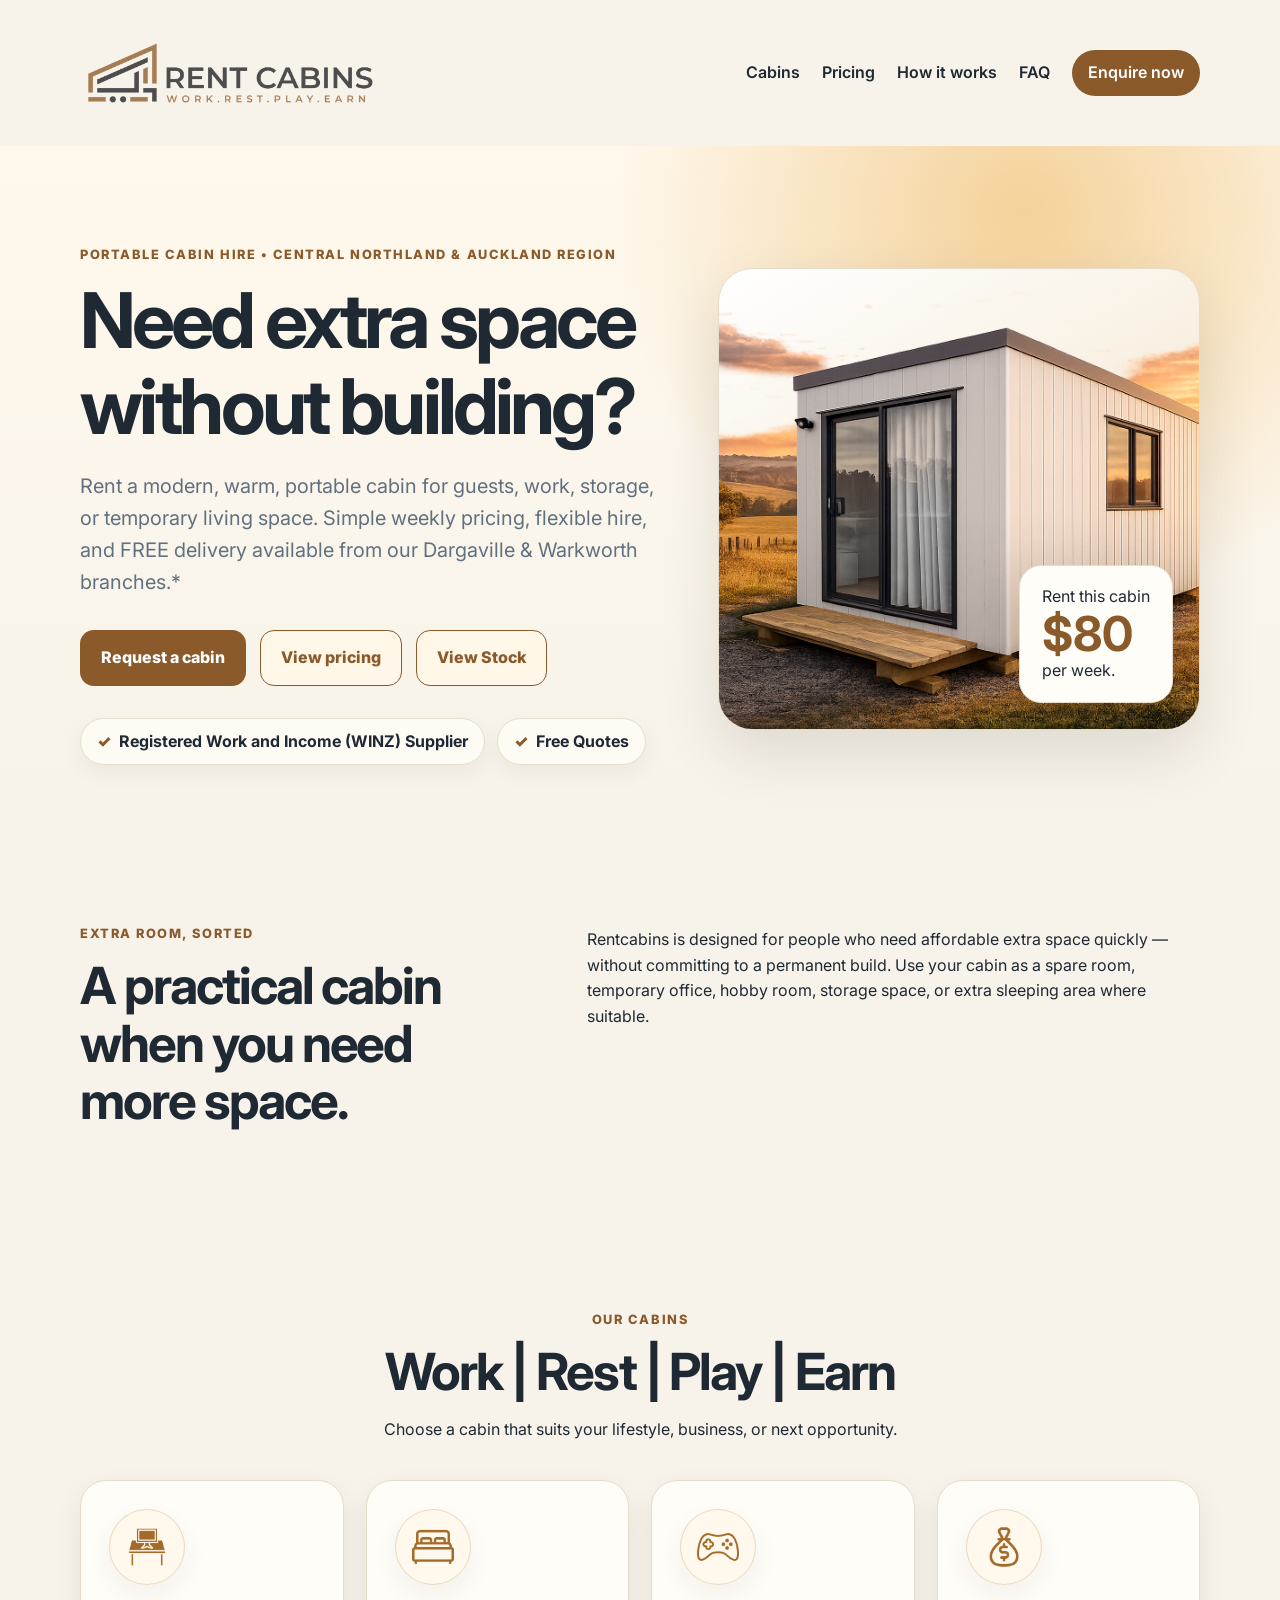
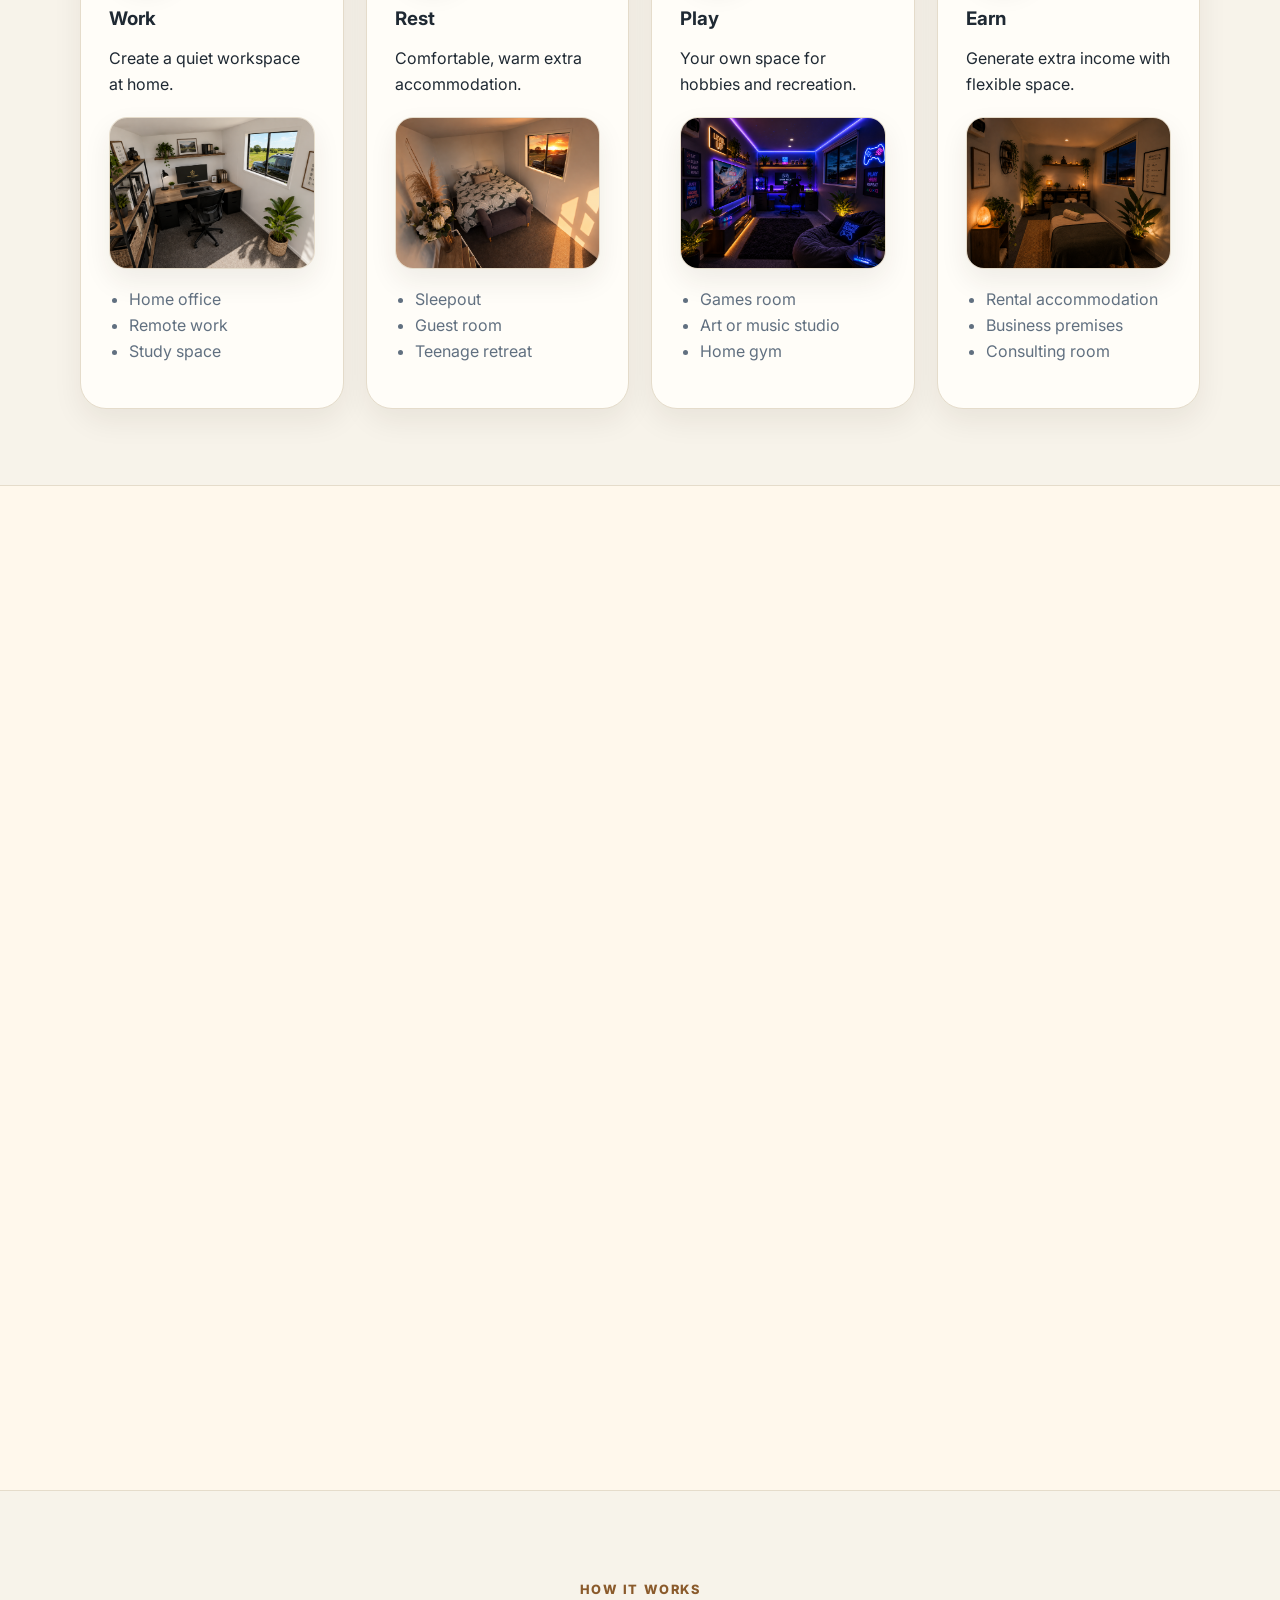
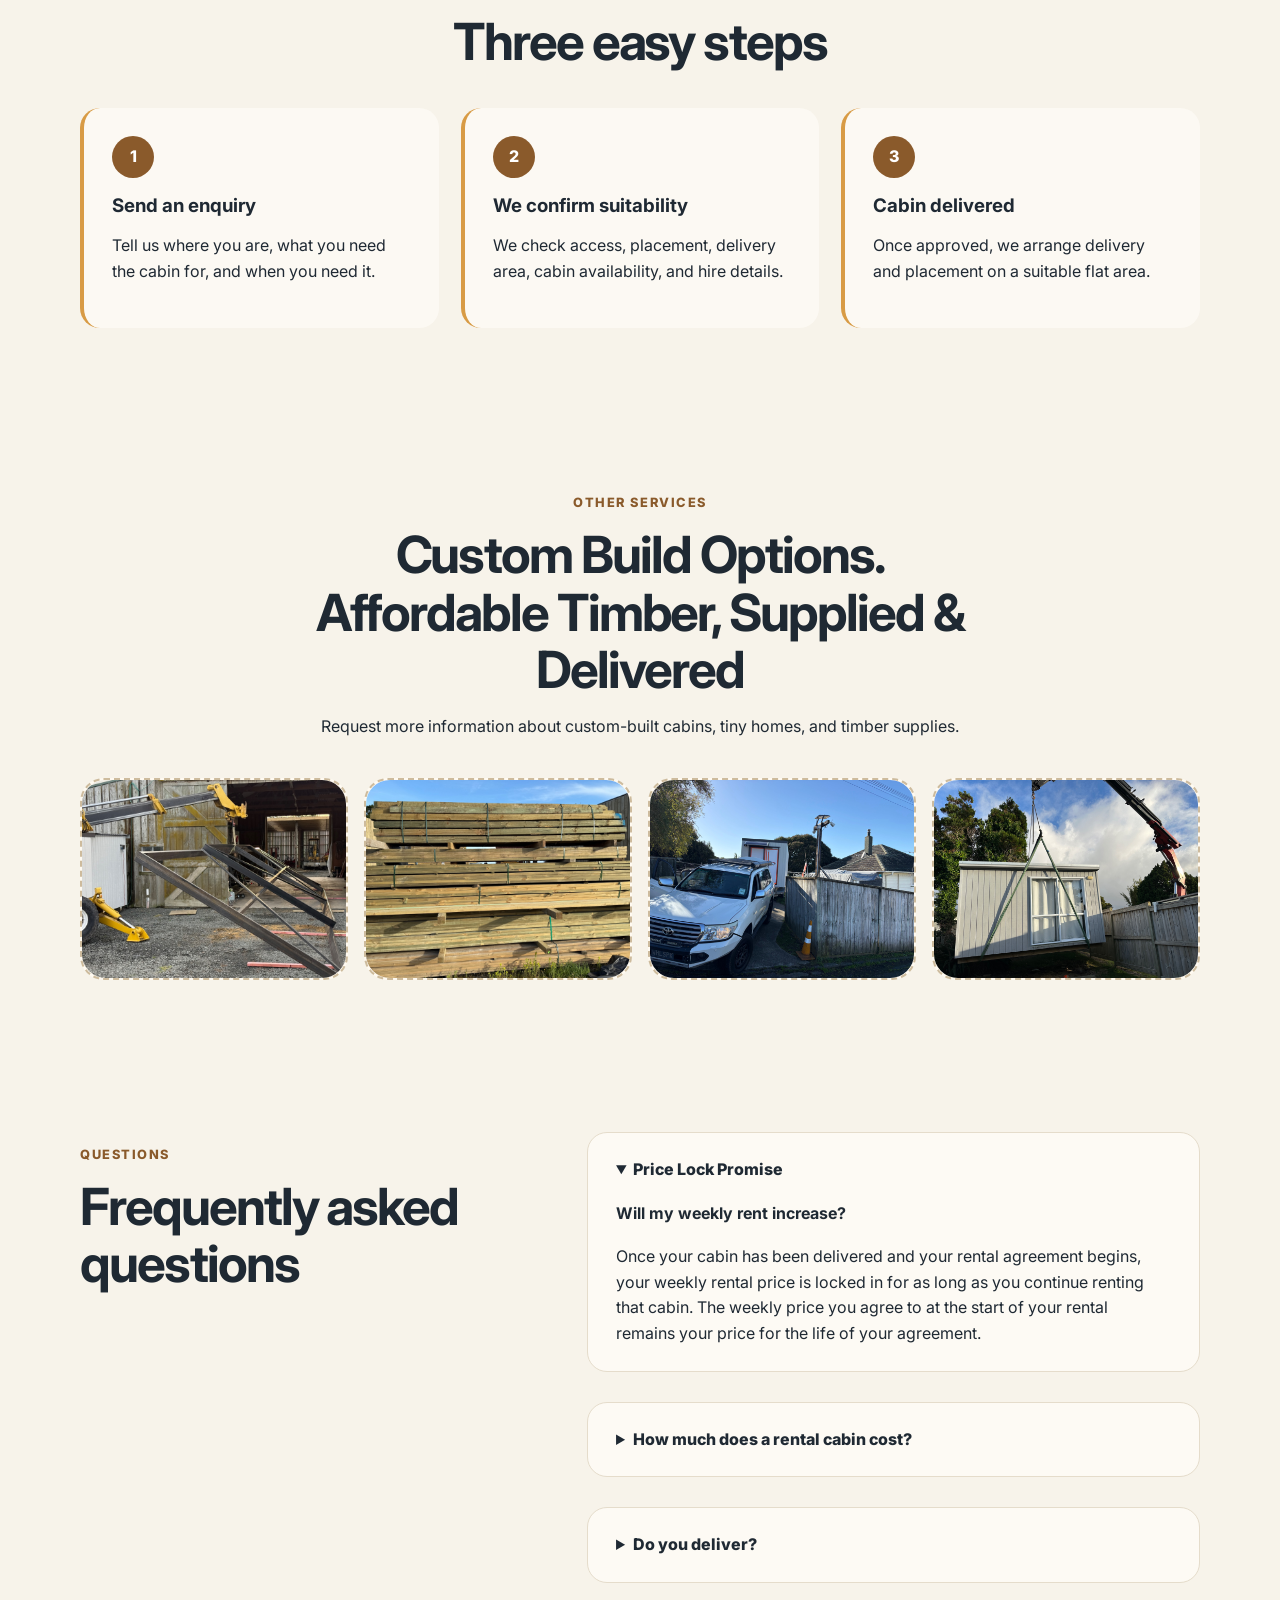
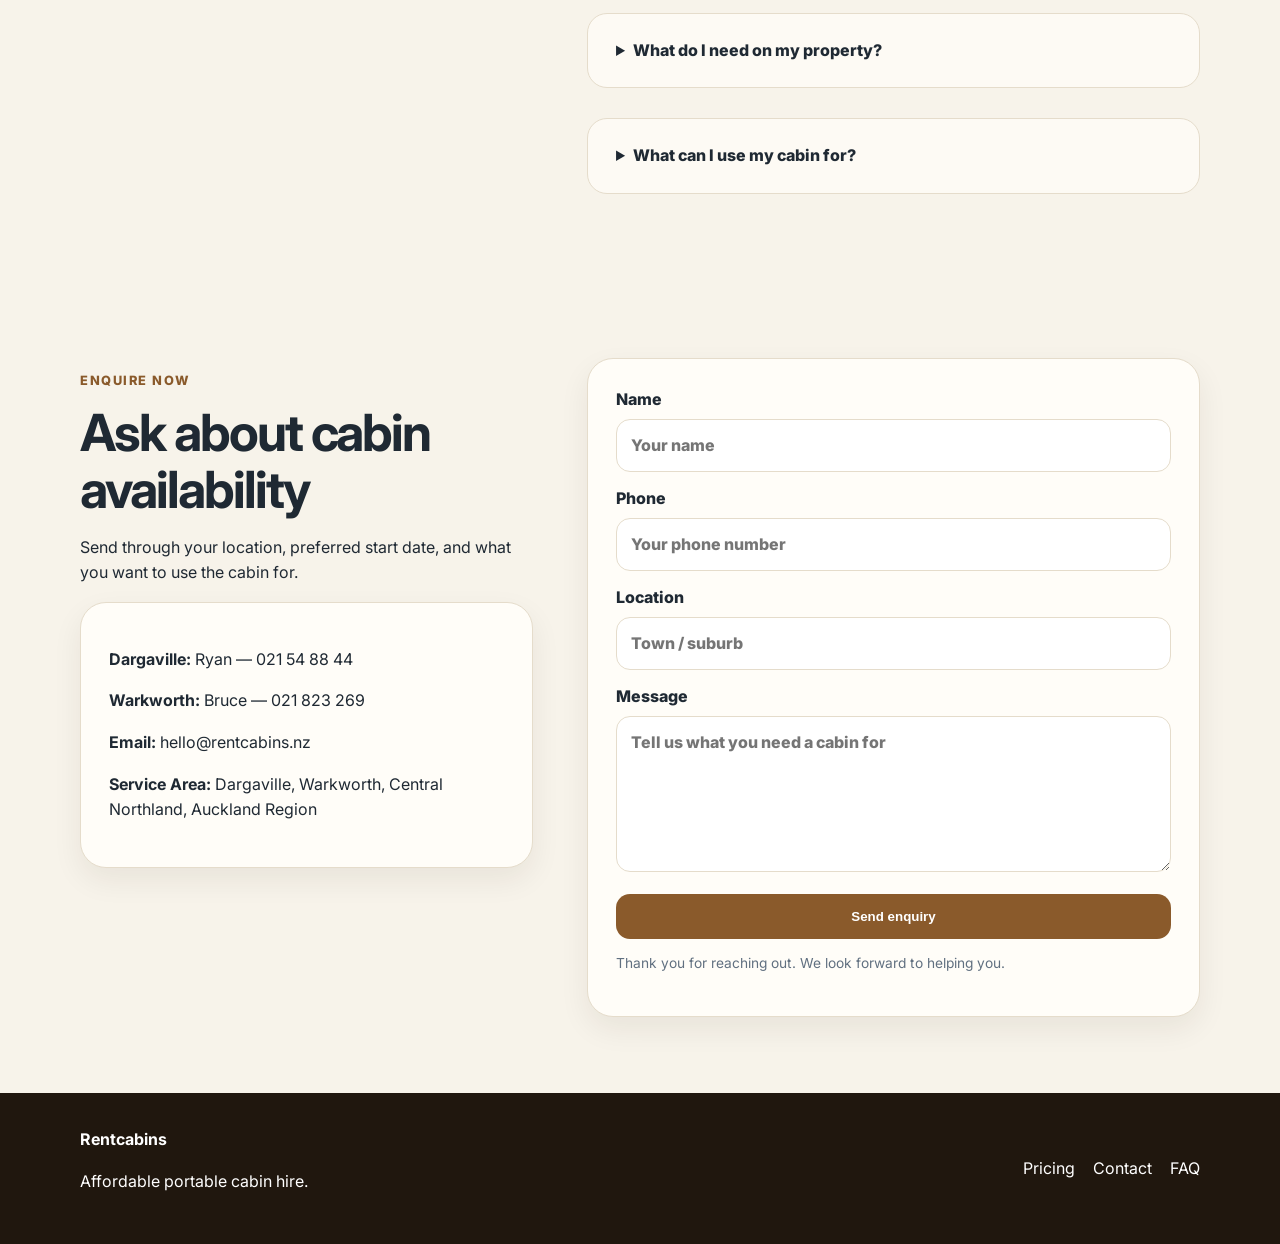
==== commit 9bf3d2d4: "Text change, don't know what im doing." ====
--- a/index.html
+++ b/index.html
@@ -54,7 +54,7 @@
           <div class="price-badge">
             <span>Rent this cabin</span>
             <strong>$80</strong>
-            <span>per week</span>
+            <span>per week.</span>
           </div>
         </div>
       </div>
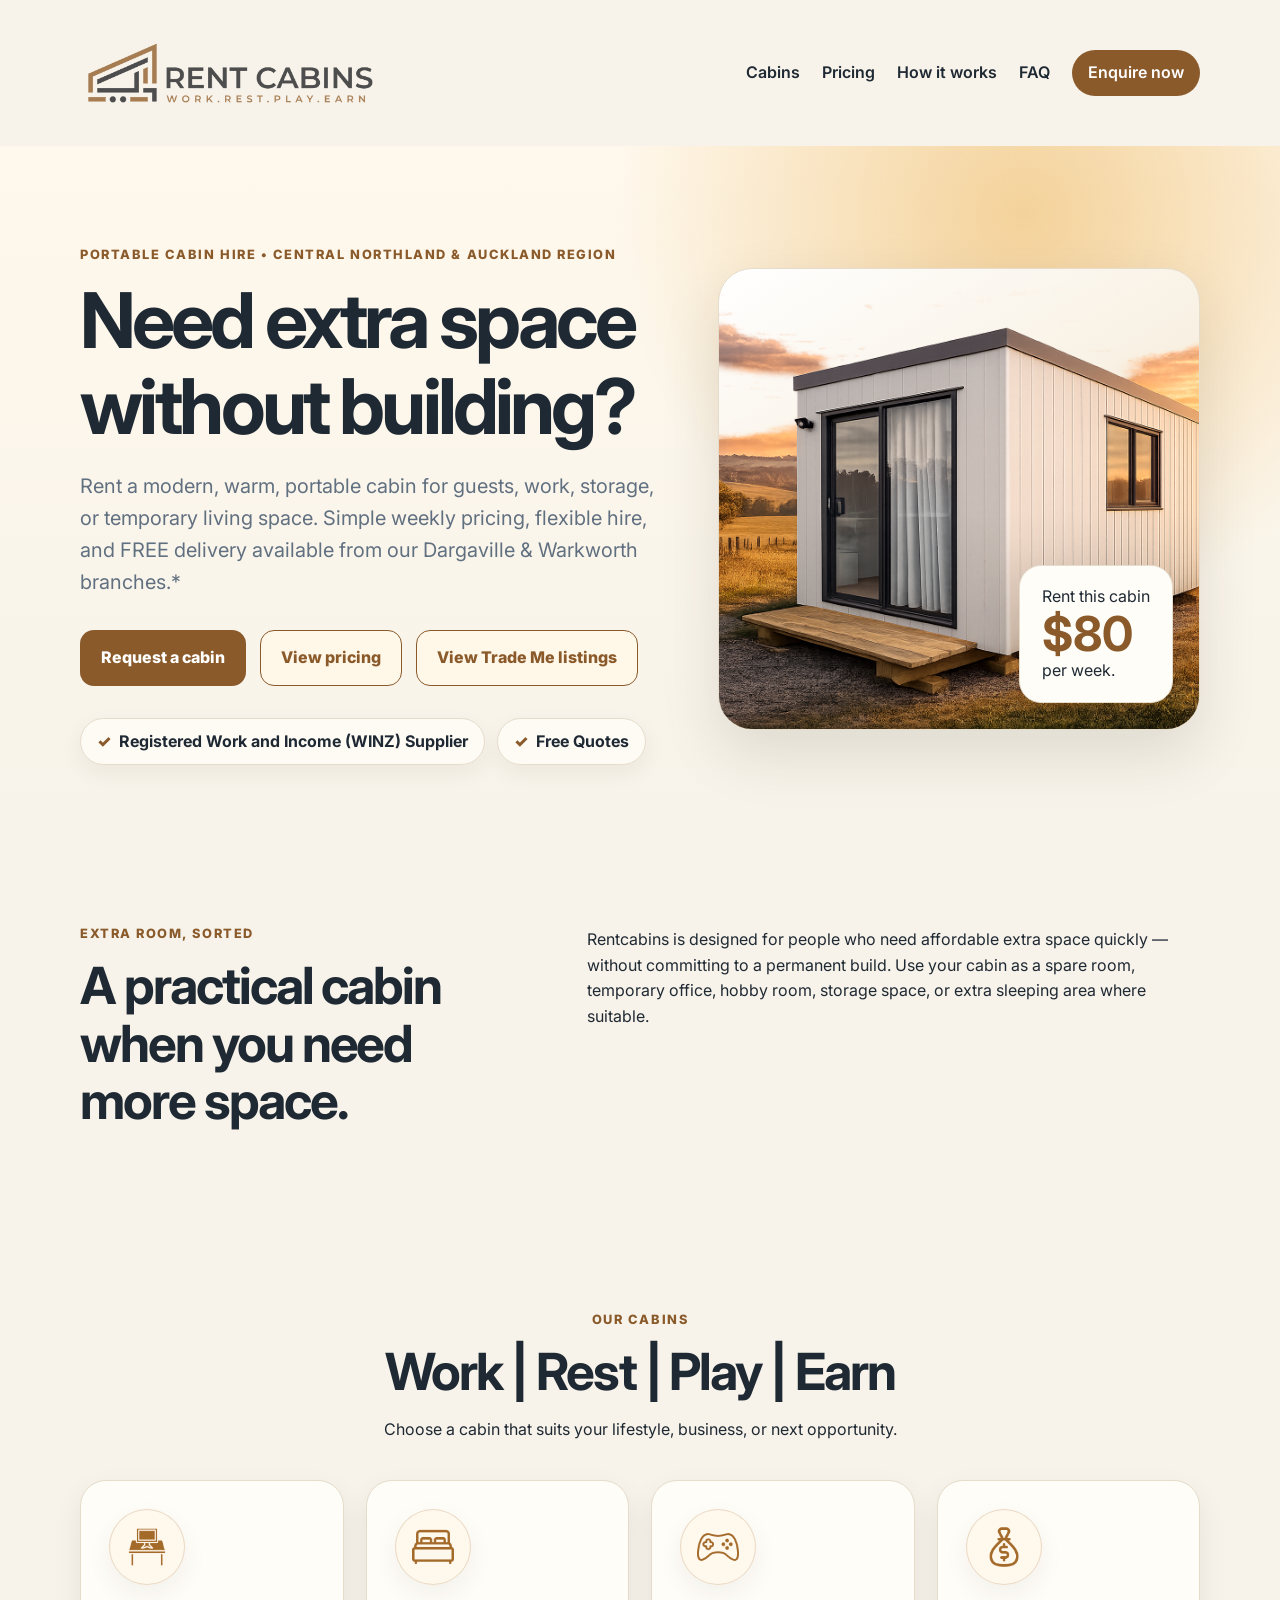
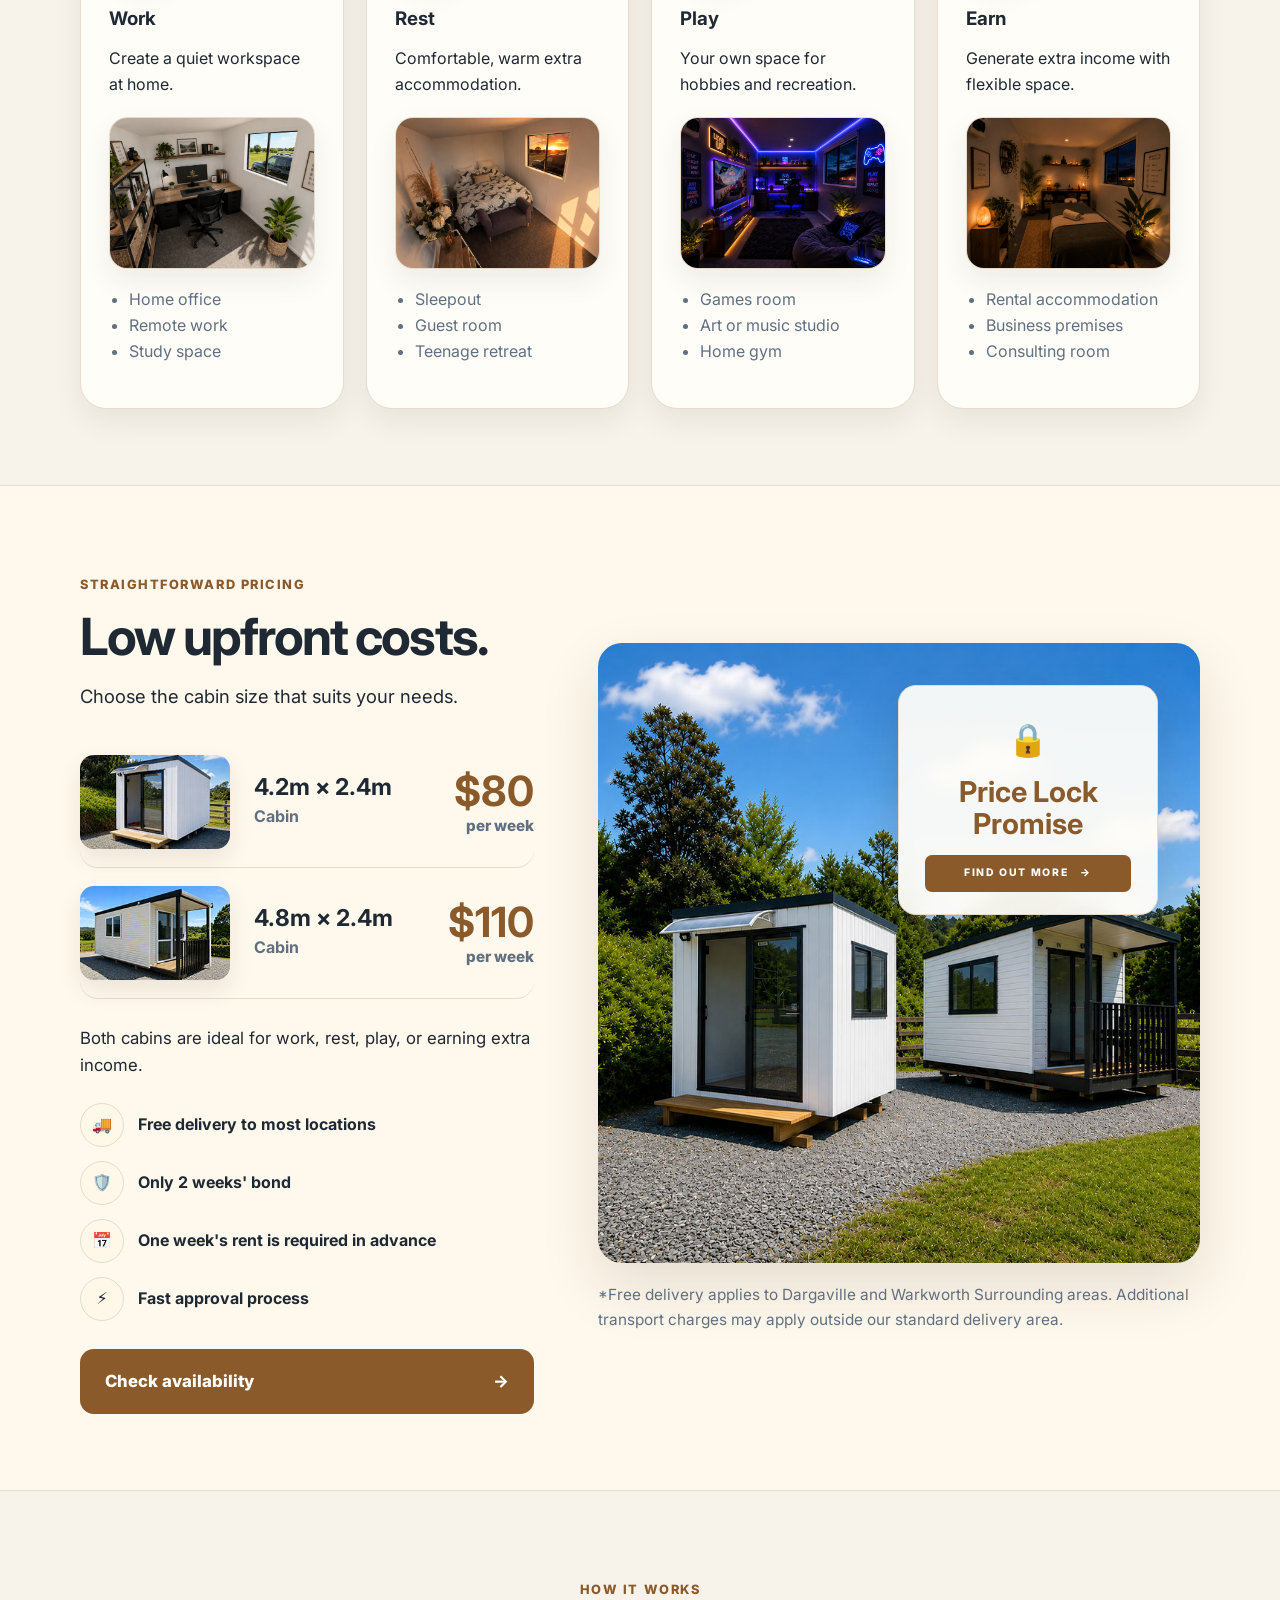
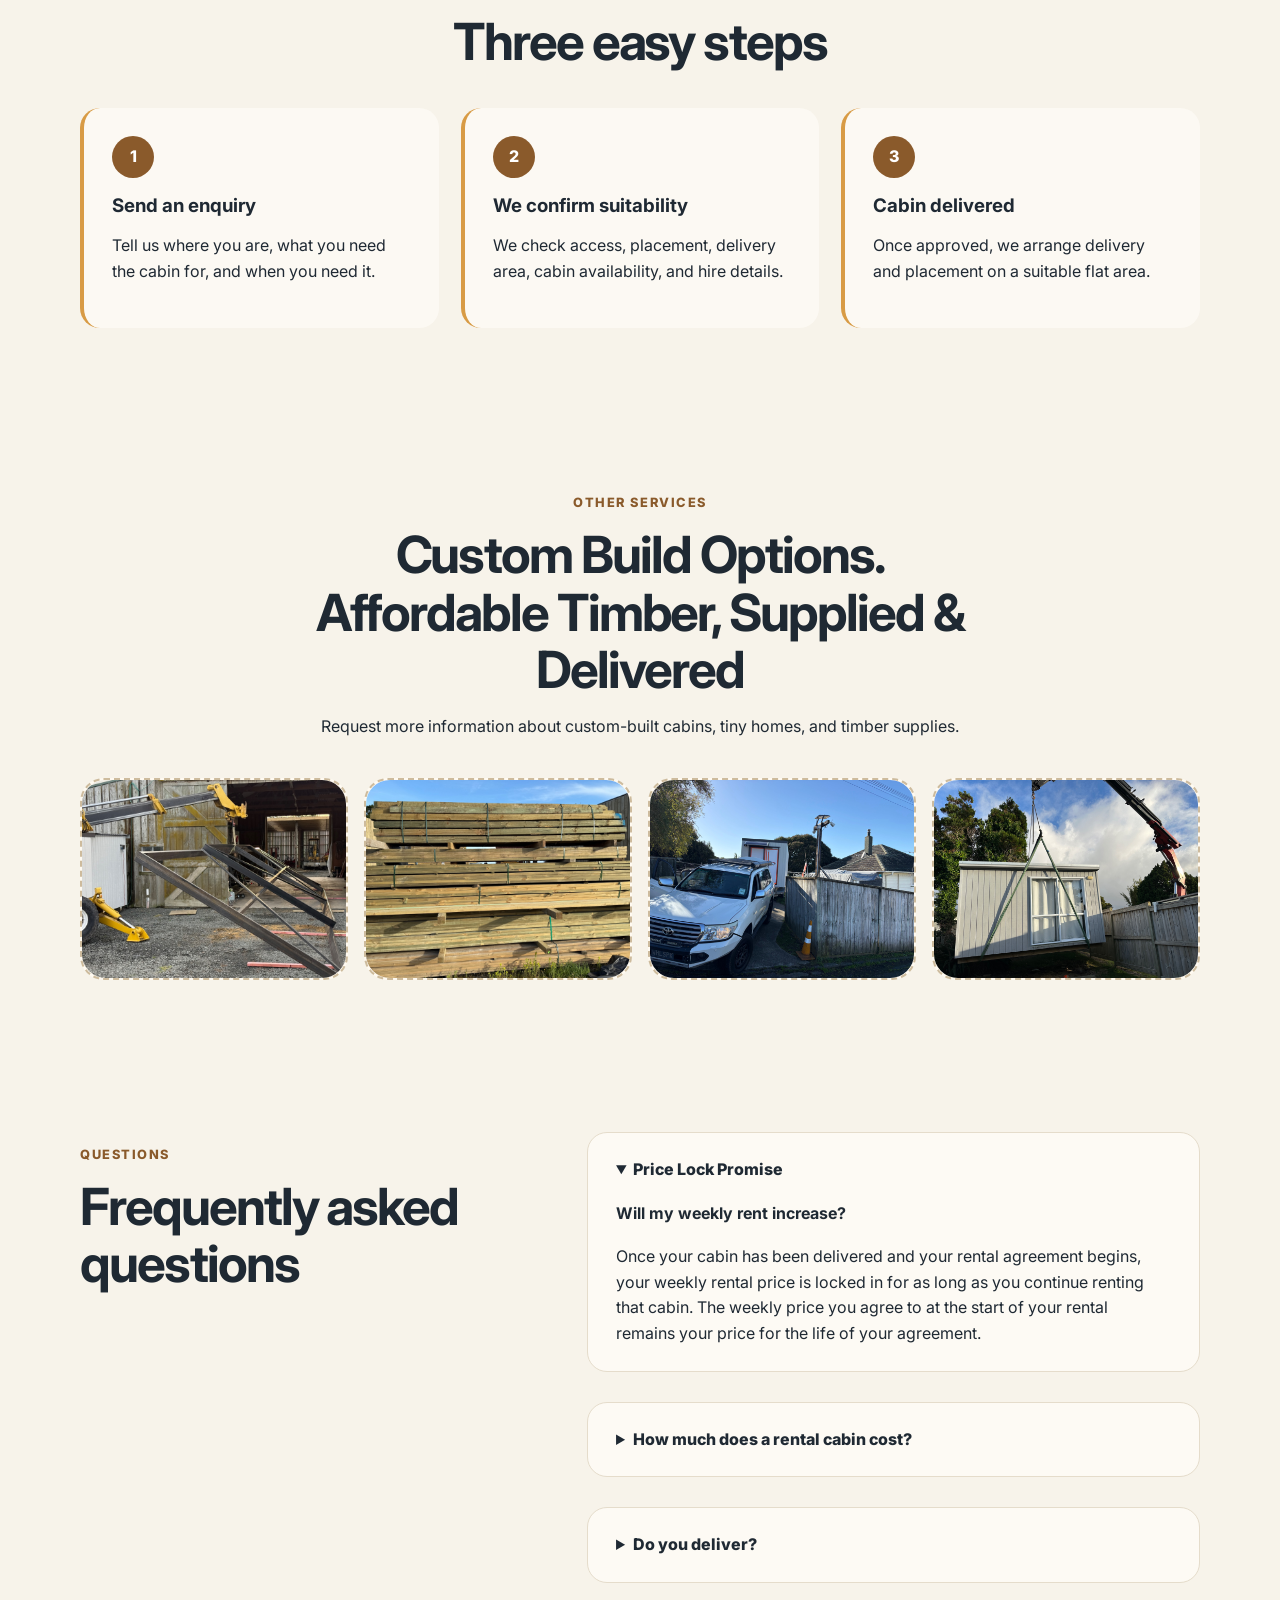
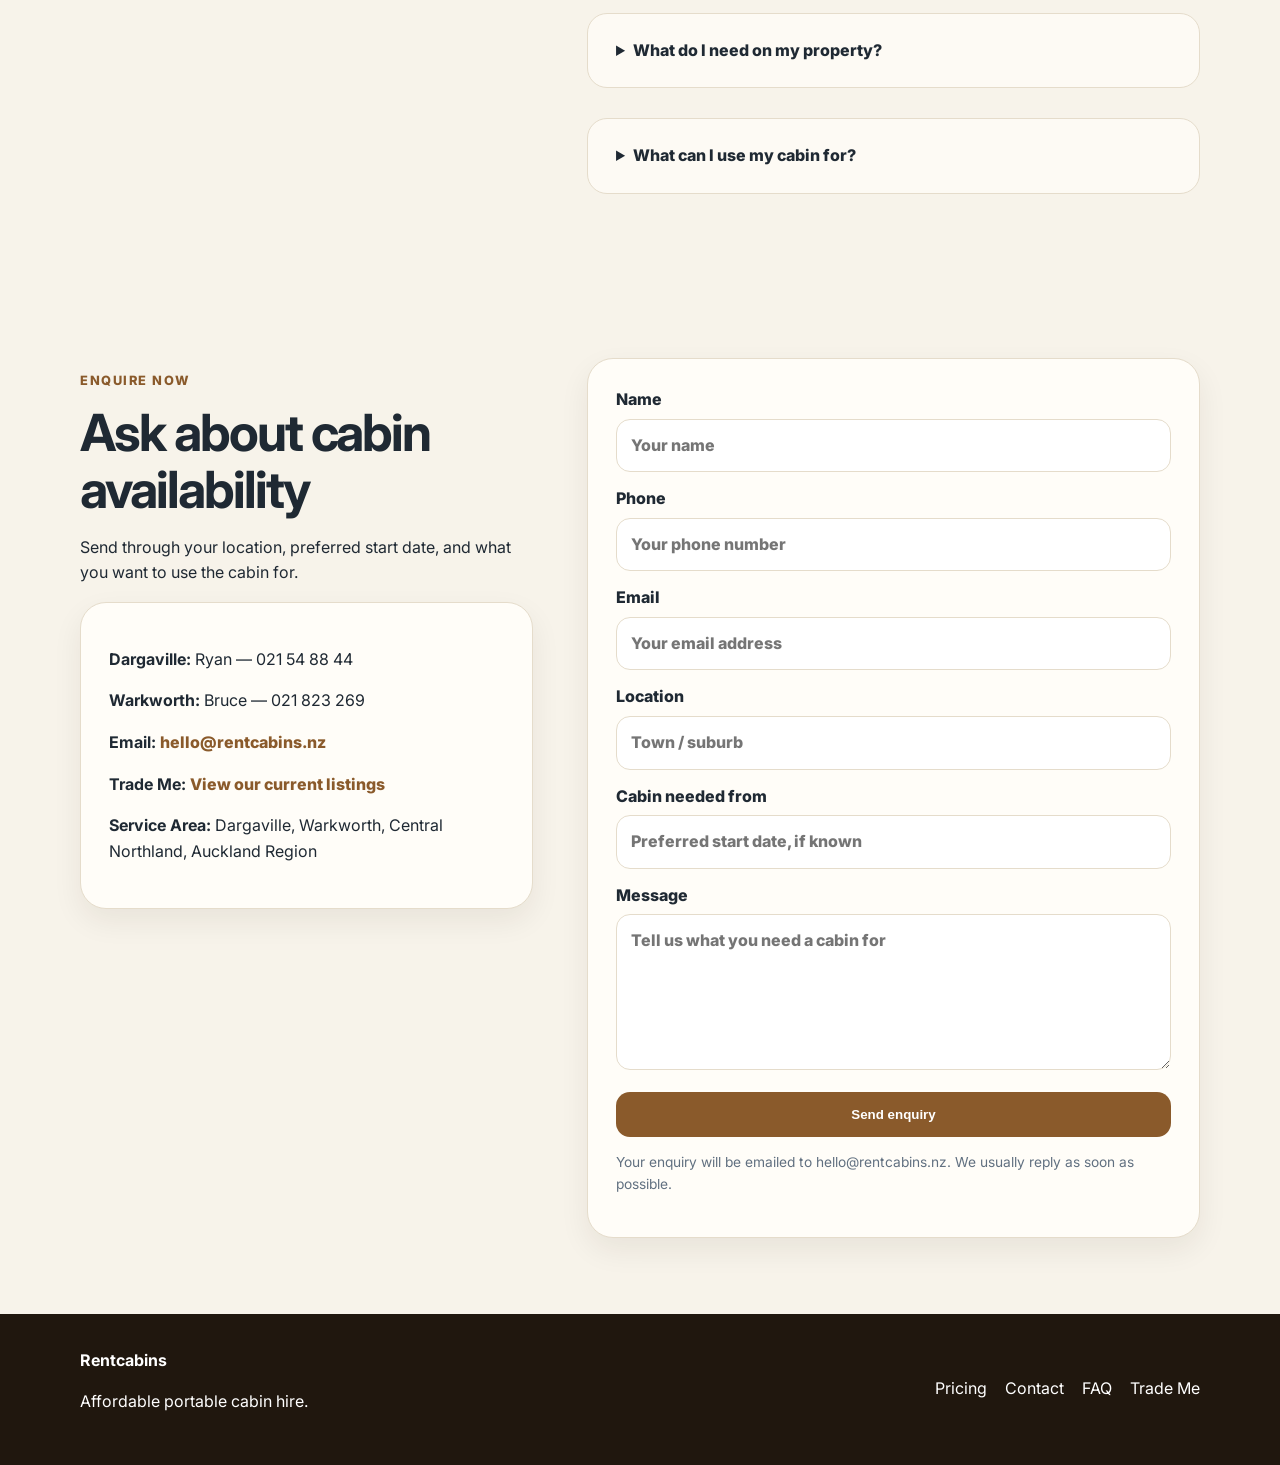
==== commit 7c2927b5: "Contact form update and some SEO SEO and form via 3rd party." ====
--- a/index.html
+++ b/index.html
@@ -3,8 +3,45 @@
 <head>
   <meta charset="UTF-8" />
   <meta name="viewport" content="width=device-width, initial-scale=1.0" />
-  <title>Rentcabins | Affordable Portable Cabins for Rent</title>
-  <meta name="description" content="Rentcabins provides affordable portable cabin hire from $80 per week, with delivery available from the Warkworth branch." />
+  <title>RentCabins NZ | Portable Cabin Hire from $80/week</title>
+  <meta name="description" content="Affordable portable cabin hire from $80 per week. RentCabins supplies warm, practical cabins from Dargaville and Warkworth, with free quotes and local delivery available." />
+  <meta name="keywords" content="portable cabin hire NZ, cabin rental Northland, rent cabins Warkworth, rent cabins Dargaville, sleepout hire, portable cabins Auckland, WINZ cabin supplier" />
+  <meta name="robots" content="index, follow" />
+  <link rel="canonical" href="https://rentcabins.nz/" />
+
+  <meta property="og:title" content="RentCabins NZ | Affordable Portable Cabin Hire" />
+  <meta property="og:description" content="Portable cabins for work, rest, play, or earning extra income. Weekly pricing from $80, free quotes, and delivery available from Dargaville and Warkworth." />
+  <meta property="og:type" content="website" />
+  <meta property="og:url" content="https://rentcabins.nz/" />
+  <meta property="og:image" content="https://rentcabins.nz/images/hero-cabin.png" />
+  <meta name="twitter:card" content="summary_large_image" />
+
+  <link rel="icon" type="image/png" sizes="32x32" href="favicon-32.png" />
+  <link rel="icon" type="image/png" sizes="192x192" href="favicon-192.png" />
+  <link rel="apple-touch-icon" href="apple-touch-icon.png" />
+
+  <!-- Google Analytics: replace G-XXXXXXXXXX with your Measurement ID when ready -->
+  <script async src="https://www.googletagmanager.com/gtag/js?id=G-XXXXXXXXXX"></script>
+  <script>
+    window.dataLayer = window.dataLayer || [];
+    function gtag(){dataLayer.push(arguments);}
+    gtag('js', new Date());
+    gtag('config', 'G-XXXXXXXXXX');
+  </script>
+
+  <script type="application/ld+json">
+  {
+    "@context": "https://schema.org",
+    "@type": "LocalBusiness",
+    "name": "RentCabins",
+    "url": "https://rentcabins.nz/",
+    "email": "hello@rentcabins.nz",
+    "telephone": "+64 21 548 844",
+    "areaServed": ["Dargaville", "Warkworth", "Northland", "Auckland Region"],
+    "description": "Affordable portable cabin hire with weekly pricing, free quotes, and delivery available from Dargaville and Warkworth."
+  }
+  </script>
+
   <link rel="preconnect" href="https://fonts.googleapis.com">
   <link rel="preconnect" href="https://fonts.gstatic.com" crossorigin>
   <link href="https://fonts.googleapis.com/css2?family=Inter:wght@400;600;700;800&display=swap" rel="stylesheet">
@@ -35,7 +72,7 @@
           <div class="hero-actions">
             <a href="#contact" class="btn primary">Request a cabin</a>
             <a href="#pricing" class="btn secondary">View pricing</a>
-          <a href="https://www.trademe.co.nz/a/search?member_listing=9693798" class="btn secondary" target="_blank" rel="noopener">View Stock</a>
+          <a href="https://www.trademe.co.nz/a/search?member_listing=9693798" class="btn secondary" target="_blank" rel="noopener">View Trade Me listings</a>
           </div>
         <div class="hero-trust-bar" aria-label="RentCabins trust and support options">
           <span><strong>Registered Work and Income (WINZ) Supplier</strong></span>
@@ -251,17 +288,25 @@
           <div class="contact-card">
 <p><strong>Dargaville:</strong> Ryan — 021 54 88 44</p>
 <p><strong>Warkworth:</strong> Bruce — 021 823 269</p>
-<p><strong>Email:</strong> hello@rentcabins.nz</p>
+<p><strong>Email:</strong> <a href="mailto:hello@rentcabins.nz">hello@rentcabins.nz</a></p>
+<p><strong>Trade Me:</strong> <a href="https://www.trademe.co.nz/a/search?member_listing=9693798" target="_blank" rel="noopener">View our current listings</a></p>
 <p><strong>Service Area:</strong> Dargaville, Warkworth, Central Northland, Auckland Region</p>
 </div>
         </div>
-        <form class="enquiry-form" action="mailto:hello@rentcabins.nz" method="post" enctype="text/plain">
+        <form class="enquiry-form" action="https://formsubmit.co/hello@rentcabins.nz" method="POST">
+          <input type="hidden" name="_subject" value="New RentCabins website enquiry">
+          <input type="hidden" name="_next" value="https://rentcabins.nz/thank-you.html">
+          <input type="hidden" name="_captcha" value="false">
+          <input type="text" name="_honey" style="display:none" tabindex="-1" autocomplete="off">
+
           <label>Name<input type="text" name="name" placeholder="Your name" required></label>
           <label>Phone<input type="tel" name="phone" placeholder="Your phone number" required></label>
+          <label>Email<input type="email" name="email" placeholder="Your email address"></label>
           <label>Location<input type="text" name="location" placeholder="Town / suburb" required></label>
+          <label>Cabin needed from<input type="text" name="preferred_start_date" placeholder="Preferred start date, if known"></label>
           <label>Message<textarea name="message" rows="5" placeholder="Tell us what you need a cabin for"></textarea></label>
           <button type="submit" class="btn primary full">Send enquiry</button>
-          <p class="fine-print">Thank you for reaching out. We look forward to helping you.</p>
+          <p class="fine-print">Your enquiry will be emailed to hello@rentcabins.nz. We usually reply as soon as possible.</p>
         </form>
       </div>
     </section>
@@ -270,7 +315,7 @@
   <footer class="footer">
     <div class="container footer-grid">
       <div><strong>Rentcabins</strong><p>Affordable portable cabin hire.</p></div>
-      <div><a href="#pricing">Pricing</a><a href="#contact">Contact</a><a href="#faq">FAQ</a></div>
+      <div><a href="#pricing">Pricing</a><a href="#contact">Contact</a><a href="#faq">FAQ</a><a href="https://www.trademe.co.nz/a/search?member_listing=9693798" target="_blank" rel="noopener">Trade Me</a></div>
     </div>
   </footer>
 
--- a/styles.css
+++ b/styles.css
@@ -584,3 +584,11 @@
         justify-content:center;
     }
 }
+
+
+/* Version 4.9.8 - form, links, and thank-you page polish */
+.contact-card a{color:var(--brand);font-weight:800;text-decoration:none;}
+.contact-card a:hover{text-decoration:underline;}
+.thank-you-page{min-height:100vh;display:grid;align-items:center;background:radial-gradient(circle at 80% 10%,#f4d29a,transparent 34%),linear-gradient(180deg,#fff8ec,transparent);}
+.thank-you-card{max-width:820px;background:var(--paper);border:1px solid var(--line);border-radius:30px;padding:48px;box-shadow:var(--shadow);}
+.thank-you-card h1{font-size:clamp(2.2rem,5vw,4rem);}
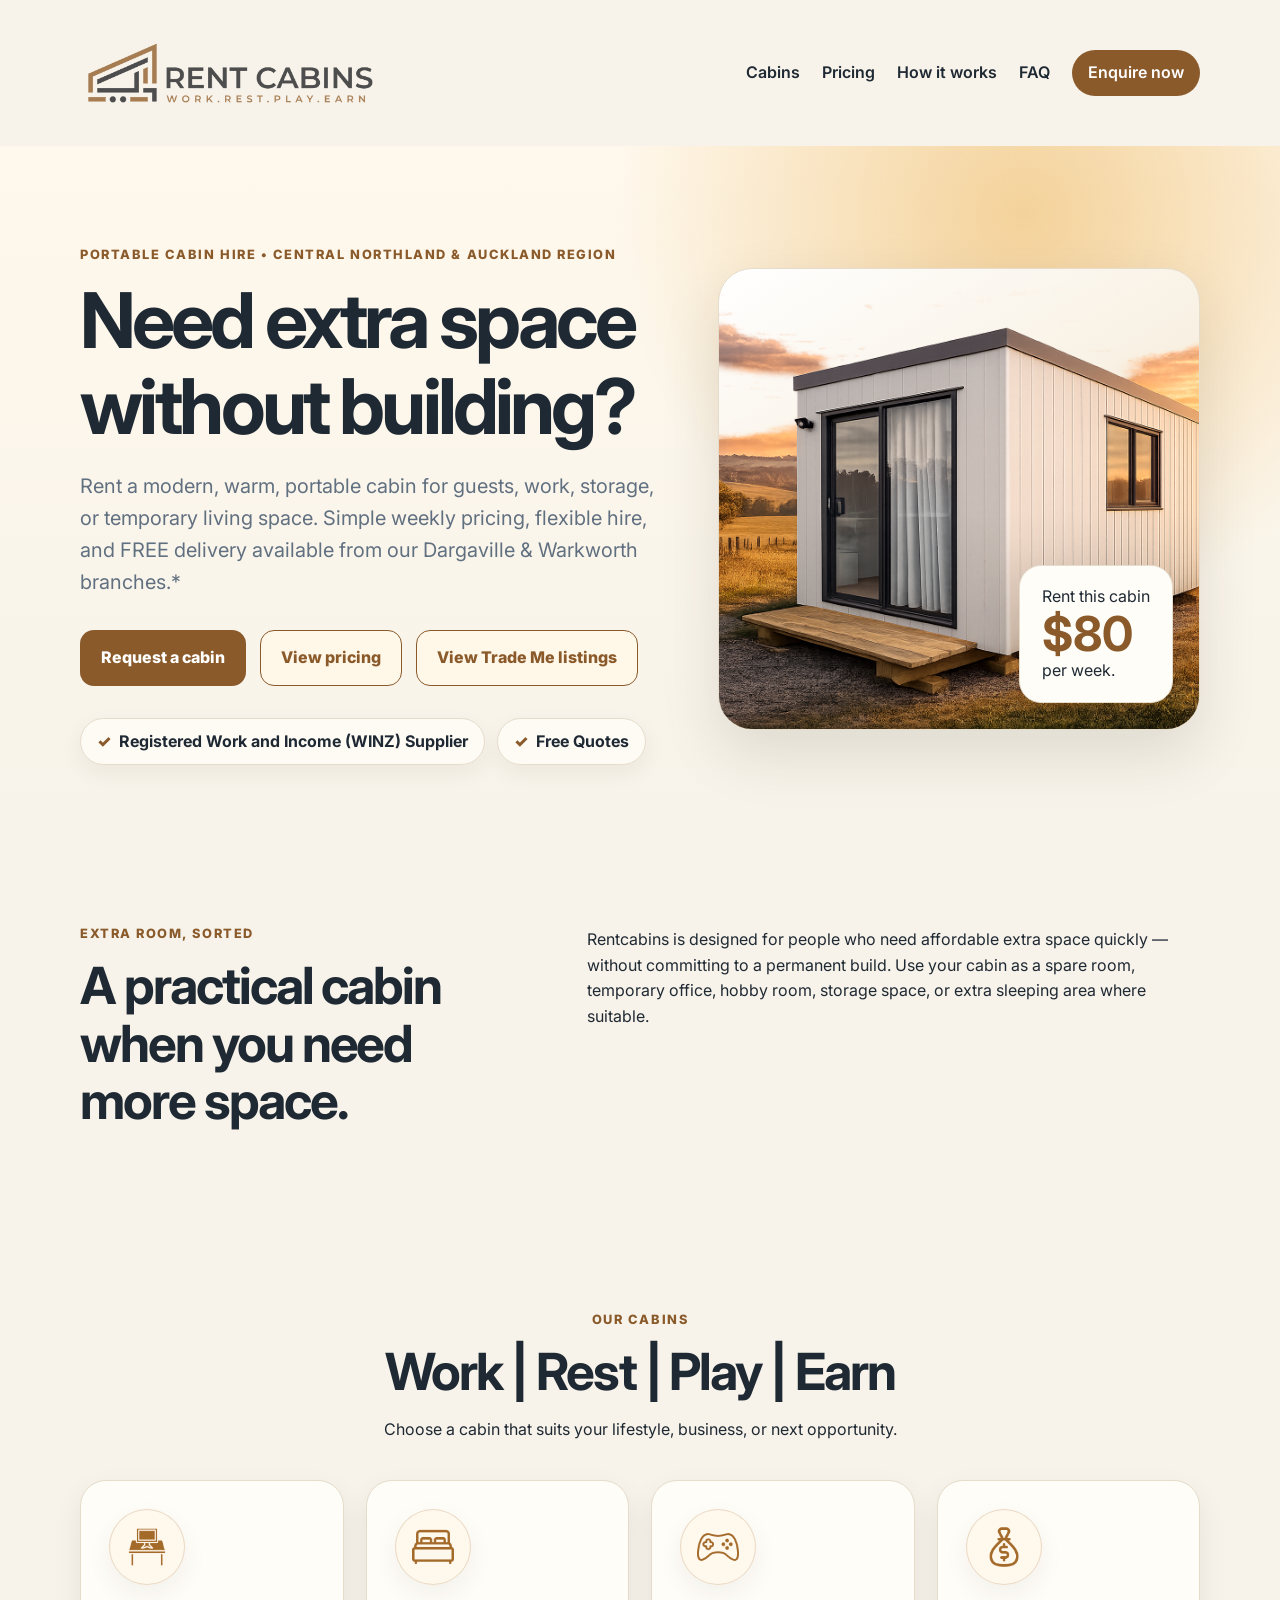
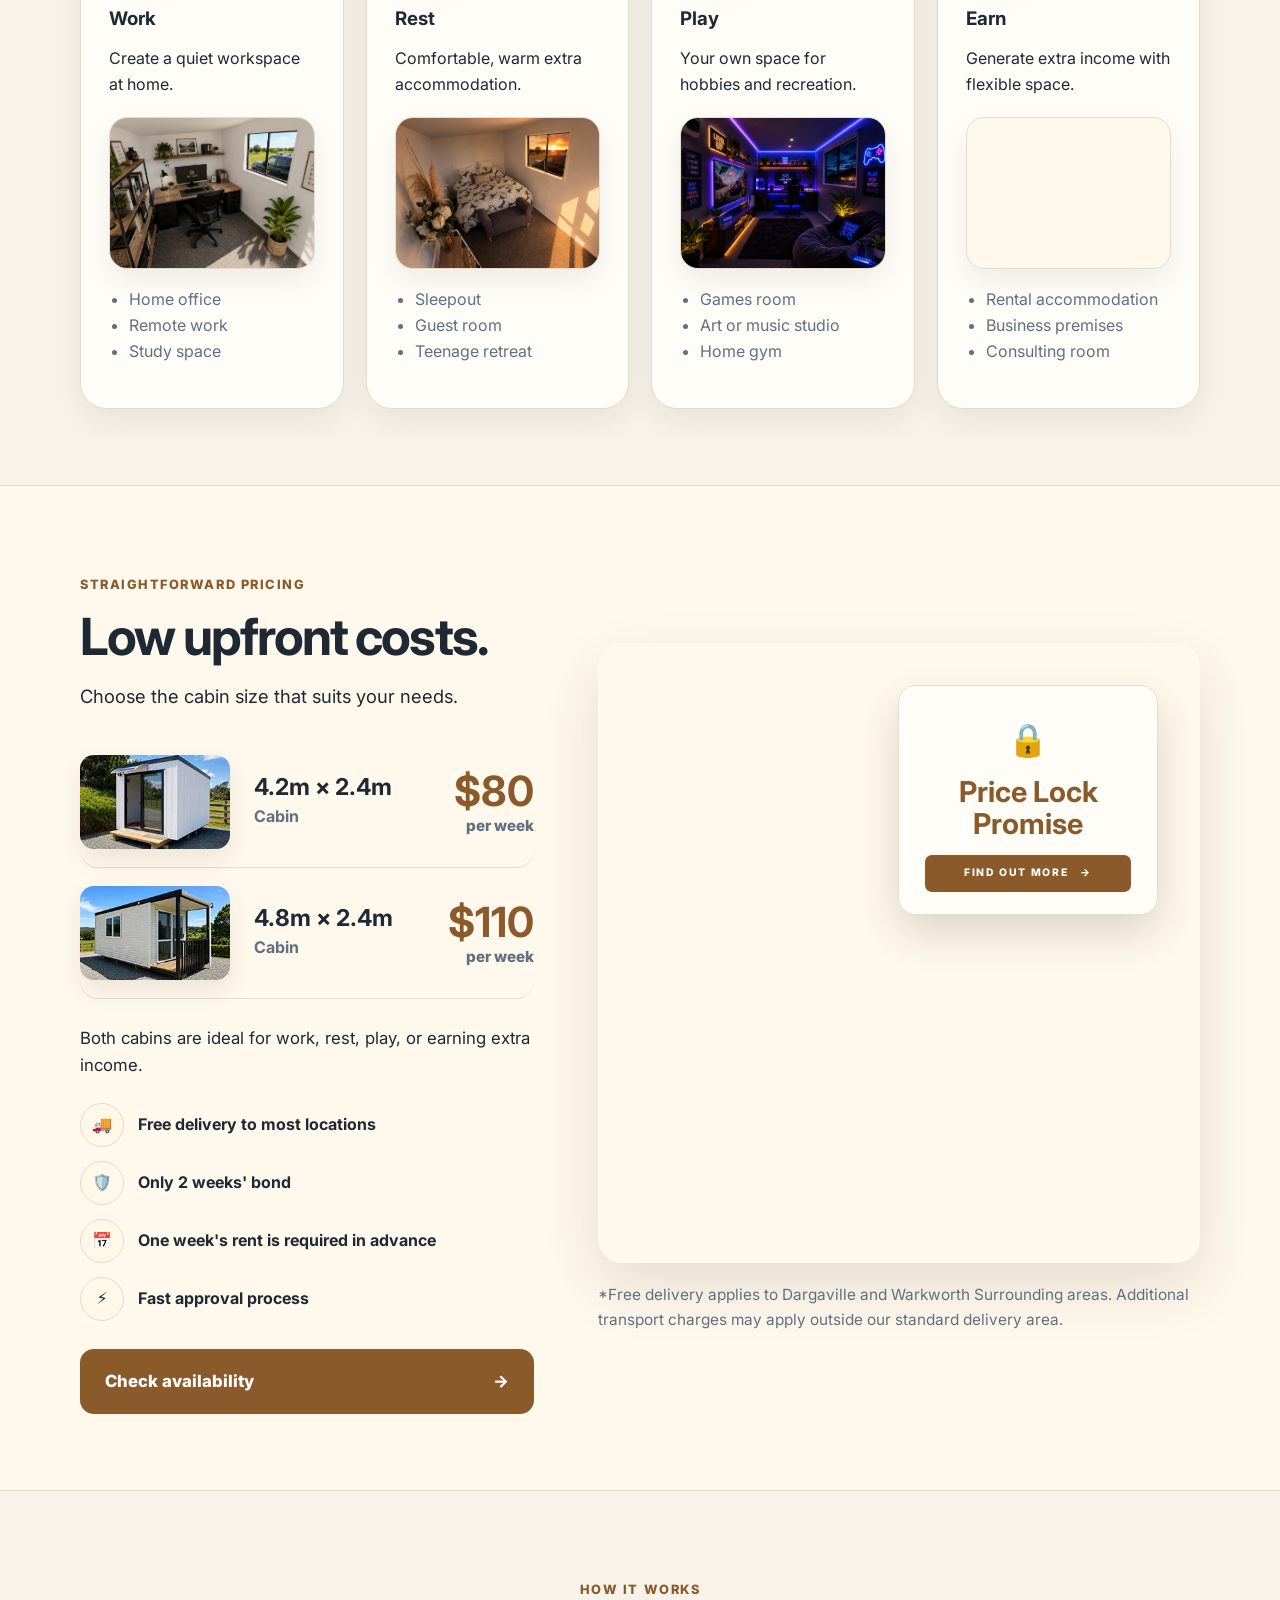
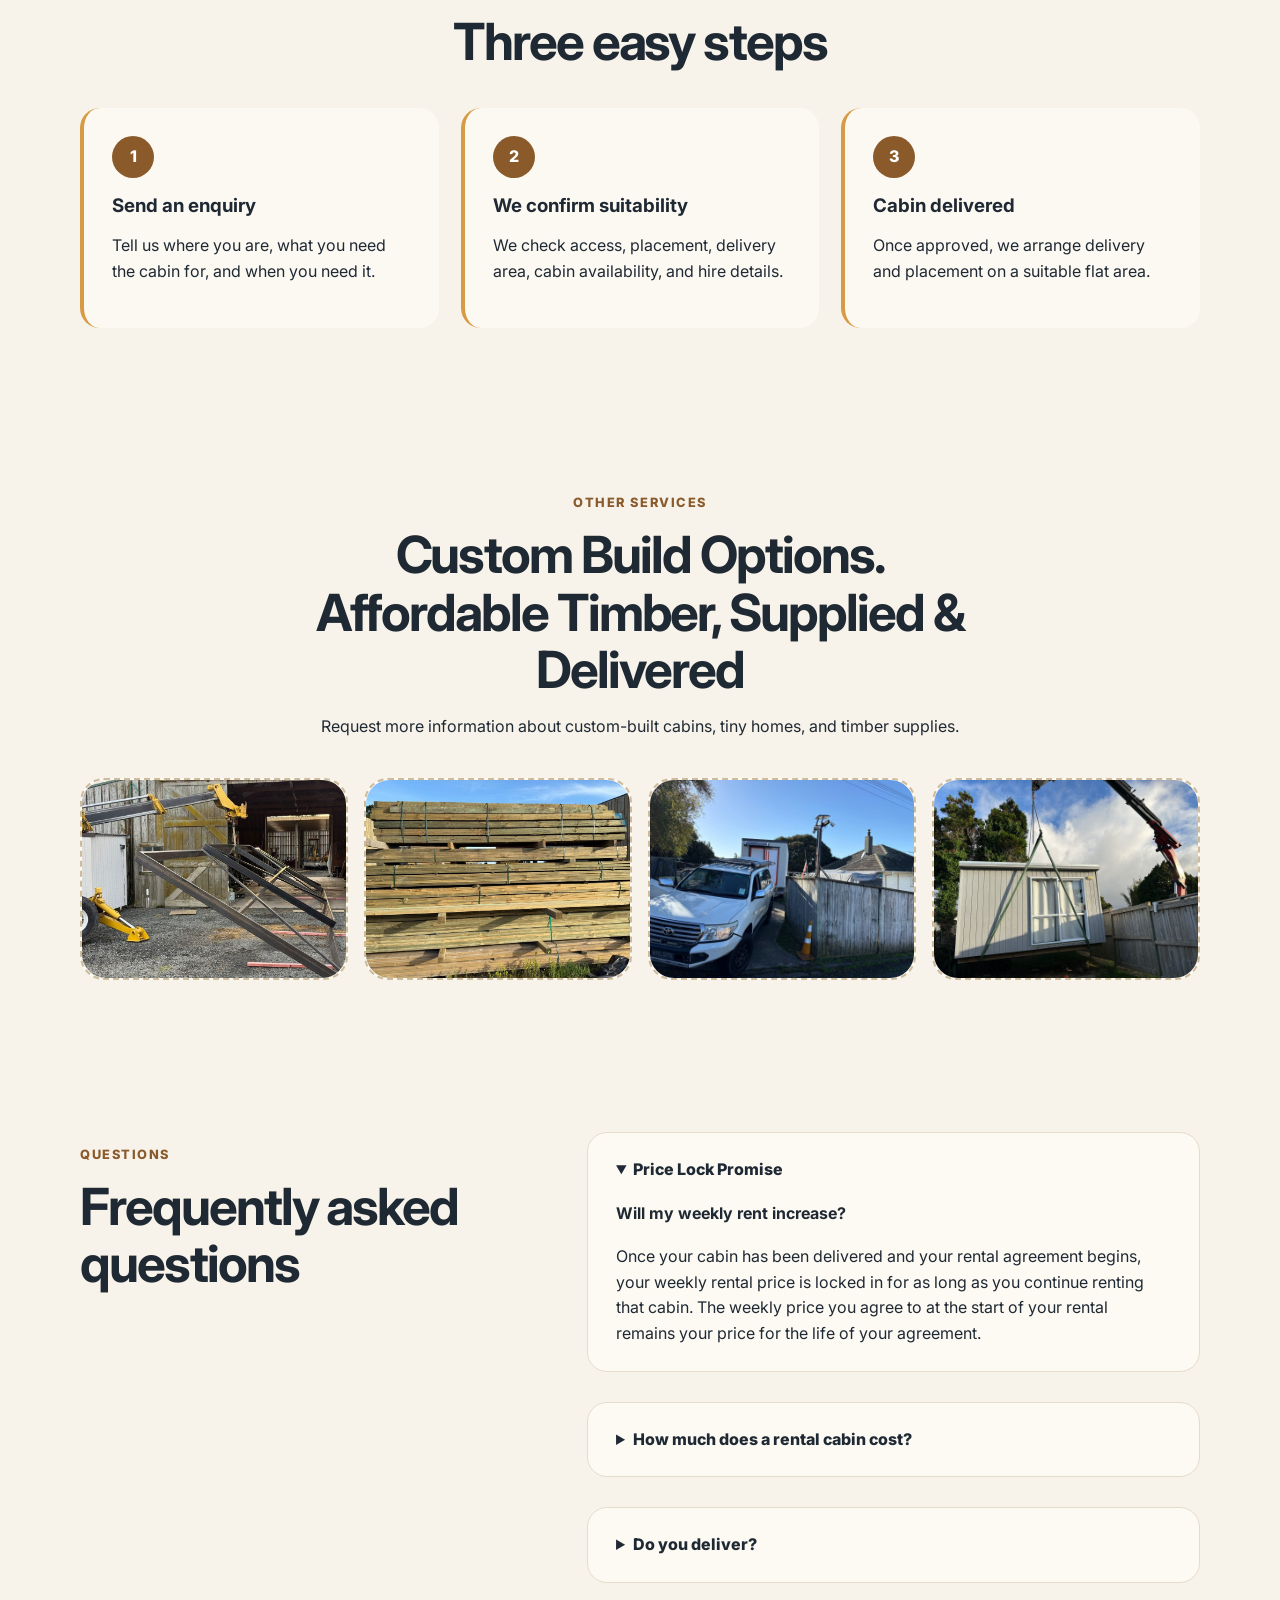
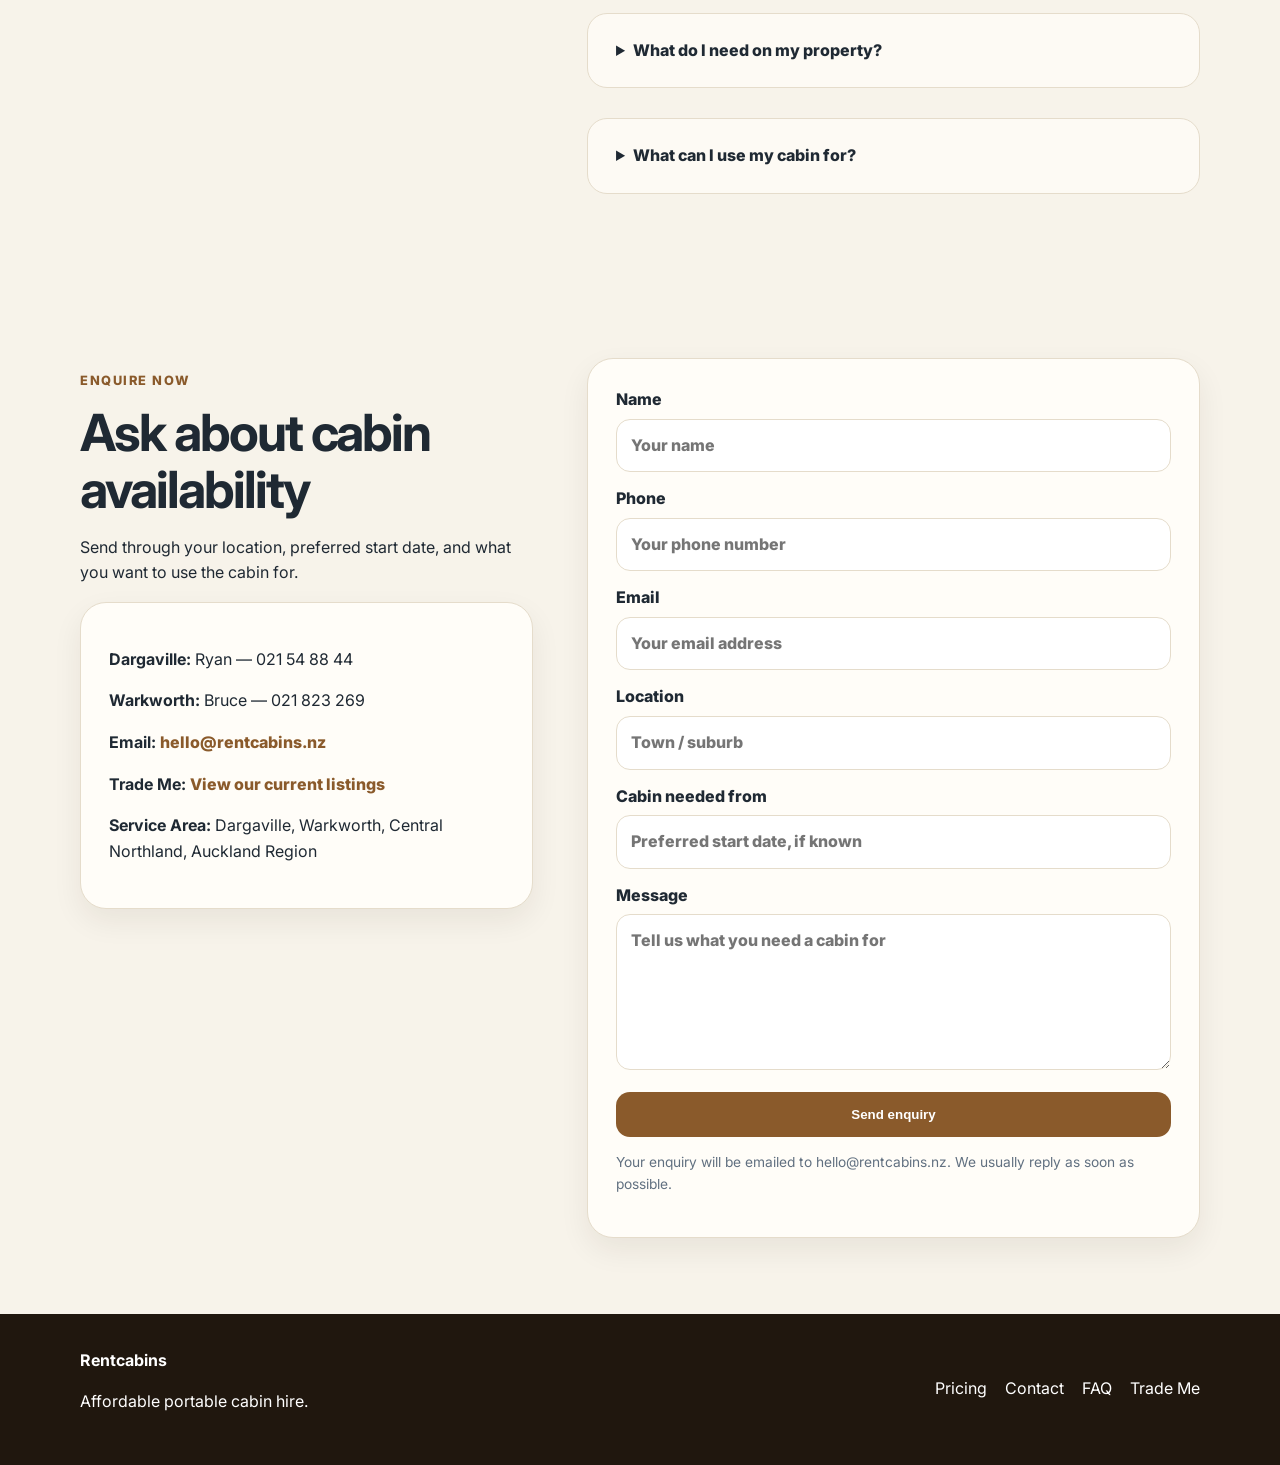
==== commit edcf3755: "SEO and GA SEO and GA code." ====
--- a/index.html
+++ b/index.html
@@ -3,30 +3,31 @@
 <head>
   <meta charset="UTF-8" />
   <meta name="viewport" content="width=device-width, initial-scale=1.0" />
-  <title>RentCabins NZ | Portable Cabin Hire from $80/week</title>
-  <meta name="description" content="Affordable portable cabin hire from $80 per week. RentCabins supplies warm, practical cabins from Dargaville and Warkworth, with free quotes and local delivery available." />
-  <meta name="keywords" content="portable cabin hire NZ, cabin rental Northland, rent cabins Warkworth, rent cabins Dargaville, sleepout hire, portable cabins Auckland, WINZ cabin supplier" />
+  <title>RentCabins NZ | Portable Cabin Hire, Sleepouts & Free Quotes</title>
+  <meta name="description" content="Affordable portable cabin hire, sleepouts and extra space solutions from RentCabins. Registered WINZ supplier, free quotes, and local delivery from Dargaville and Warkworth." />
+  <meta name="keywords" content="portable cabin hire NZ, cabin rental Northland, sleepout hire, rent cabins Warkworth, rent cabins Dargaville, portable cabins Auckland, cabin hire near me, WINZ cabin supplier, free cabin quote" />
   <meta name="robots" content="index, follow" />
   <link rel="canonical" href="https://rentcabins.nz/" />
 
-  <meta property="og:title" content="RentCabins NZ | Affordable Portable Cabin Hire" />
-  <meta property="og:description" content="Portable cabins for work, rest, play, or earning extra income. Weekly pricing from $80, free quotes, and delivery available from Dargaville and Warkworth." />
+  <meta property="og:title" content="RentCabins NZ | Portable Cabin Hire & Free Quotes" />
+  <meta property="og:description" content="Portable cabins for work, rest, play, extra accommodation, or earning extra income. Registered WINZ supplier, free quotes, and local delivery available from Dargaville and Warkworth." />
   <meta property="og:type" content="website" />
   <meta property="og:url" content="https://rentcabins.nz/" />
   <meta property="og:image" content="https://rentcabins.nz/images/hero-cabin.png" />
   <meta name="twitter:card" content="summary_large_image" />
+  <meta name="theme-color" content="#c87522" />
 
   <link rel="icon" type="image/png" sizes="32x32" href="favicon-32.png" />
   <link rel="icon" type="image/png" sizes="192x192" href="favicon-192.png" />
   <link rel="apple-touch-icon" href="apple-touch-icon.png" />
 
-  <!-- Google Analytics: replace G-XXXXXXXXXX with your Measurement ID when ready -->
-  <script async src="https://www.googletagmanager.com/gtag/js?id=G-XXXXXXXXXX"></script>
+  <!-- Google Analytics 4 -->
+  <script async src="https://www.googletagmanager.com/gtag/js?id=G-E3SBLTD9D6"></script>
   <script>
     window.dataLayer = window.dataLayer || [];
     function gtag(){dataLayer.push(arguments);}
     gtag('js', new Date());
-    gtag('config', 'G-XXXXXXXXXX');
+    gtag('config', 'G-E3SBLTD9D6');
   </script>
 
   <script type="application/ld+json">
@@ -37,8 +38,30 @@
     "url": "https://rentcabins.nz/",
     "email": "hello@rentcabins.nz",
     "telephone": "+64 21 548 844",
-    "areaServed": ["Dargaville", "Warkworth", "Northland", "Auckland Region"],
-    "description": "Affordable portable cabin hire with weekly pricing, free quotes, and delivery available from Dargaville and Warkworth."
+    "image": "https://rentcabins.nz/images/hero-cabin.png",
+    "areaServed": [
+      "Dargaville",
+      "Warkworth",
+      "Northland",
+      "Auckland Region"
+    ],
+    "priceRange": "$80-$110 per week",
+    "description": "Affordable portable cabin hire, sleepouts, free quotes and delivery options from Dargaville and Warkworth. Registered WINZ supplier.",
+    "sameAs": [
+      "https://www.trademe.co.nz/a/search?member_listing=9693798"
+    ],
+    "makesOffer": [
+      {
+        "@type": "Offer",
+        "name": "Portable cabin hire",
+        "description": "Weekly portable cabin hire for extra room, sleepouts, work spaces and temporary accommodation."
+      },
+      {
+        "@type": "Offer",
+        "name": "Free cabin quote",
+        "description": "Free quotes for portable cabin hire, including WINZ quotation support."
+      }
+    ]
   }
   </script>
 
@@ -50,7 +73,7 @@
 <body>
   <header class="site-header">
     <div class="container nav-wrap">
-      <a href="#top" class="brand"><img src="logo.png" alt="Rent Cabins" class="site-logo"></a>
+      <a href="#top" class="brand"><img src="logo.png" alt="Rent Cabins" class="site-logo" width="160" height="58" decoding="async"></a>
       <button class="menu-toggle" aria-label="Open menu">☰</button>
       <nav class="nav">
         <a href="#cabins">Cabins</a>
@@ -87,7 +110,7 @@
           </div>
         </div> 
         <div class="hero-card hero-photo-card">
-          <img src="images/hero-cabin.png" alt="Rent Cabins portable cabin at sunset">
+          <img src="images/hero-cabin.png" alt="Rent Cabins portable cabin at sunset" fetchpriority="high" decoding="async">
           <div class="price-badge">
             <span>Rent this cabin</span>
             <strong>$80</strong>
@@ -119,10 +142,10 @@
 
     <div class="cards four">
       <article class="card">
-        <div class="card-icon"><img src="images/icons/work.png" alt="" class="custom-icon"></div>
+        <div class="card-icon"><img loading="lazy" decoding="async" src="images/icons/work.png" alt="" class="custom-icon"></div>
         <h3>Work</h3>
         <p>Create a quiet workspace at home.</p>
-        <div class="use-image"><img src="images/uses/work.png" alt="Cabin used as a home office"></div>
+        <div class="use-image"><img loading="lazy" decoding="async" src="images/uses/work.png" alt="Cabin used as a home office"></div>
         <ul>
           <li>Home office</li>
           <li>Remote work</li>
@@ -131,10 +154,10 @@
       </article>
 
       <article class="card">
-        <div class="card-icon"><img src="images/icons/rest.png" alt="" class="custom-icon"></div>
+        <div class="card-icon"><img loading="lazy" decoding="async" src="images/icons/rest.png" alt="" class="custom-icon"></div>
         <h3>Rest</h3>
         <p>Comfortable, warm extra accommodation.</p>
-        <div class="use-image"><img src="images/uses/rest.png" alt="Cabin used as a comfortable sleepout"></div>
+        <div class="use-image"><img loading="lazy" decoding="async" src="images/uses/rest.png" alt="Cabin used as a comfortable sleepout"></div>
         <ul>
           <li>Sleepout</li>
           <li>Guest room</li>
@@ -143,10 +166,10 @@
       </article>
 
       <article class="card">
-        <div class="card-icon"><img src="images/icons/play.png" alt="" class="custom-icon"></div>
+        <div class="card-icon"><img loading="lazy" decoding="async" src="images/icons/play.png" alt="" class="custom-icon"></div>
         <h3>Play</h3>
         <p>Your own space for hobbies and recreation.</p>
-        <div class="use-image"><img src="images/uses/play.png" alt="Cabin used as a gaming and recreation room"></div>
+        <div class="use-image"><img loading="lazy" decoding="async" src="images/uses/play.png" alt="Cabin used as a gaming and recreation room"></div>
         <ul>
           <li>Games room</li>
           <li>Art or music studio</li>
@@ -155,10 +178,10 @@
       </article>
 
       <article class="card">
-        <div class="card-icon"><img src="images/icons/earn.png" alt="" class="custom-icon"></div>
+        <div class="card-icon"><img loading="lazy" decoding="async" src="images/icons/earn.png" alt="" class="custom-icon"></div>
         <h3>Earn</h3>
         <p>Generate extra income with flexible space.</p>
-        <div class="use-image"><img src="images/uses/earn.png" alt="Cabin used as a small business massage studio"></div>
+        <div class="use-image"><img loading="lazy" decoding="async" src="images/uses/earn.png" alt="Cabin used as a small business massage studio"></div>
         <ul>
           <li>Rental accommodation</li>
           <li>Business premises</li>
@@ -181,7 +204,7 @@
 
       <div class="price-options">
         <div class="price-row">
-          <img src="images/pricing/cabin-42.jpg" alt="4.2 by 4.2 metre cabin">
+          <img loading="lazy" decoding="async" src="images/pricing/cabin-42.jpg" alt="4.2 by 4.2 metre cabin">
           <div>
             <h3>4.2m × 2.4m</h3>
             <p>Cabin</p>
@@ -190,7 +213,7 @@
         </div>
 
         <div class="price-row">
-          <img src="images/pricing/cabin-48.jpg" alt="4.8 by 2.4 metre cabin">
+          <img loading="lazy" decoding="async" src="images/pricing/cabin-48.jpg" alt="4.8 by 2.4 metre cabin">
           <div>
             <h3>4.8m × 2.4m</h3>
             <p>Cabin</p>
@@ -212,7 +235,7 @@
     </div>
 
     <div class="pricing-visual">
-      <img src="images/pricing/cabins-rural.jpg" alt="Rent Cabins in a rural setting">
+      <img loading="lazy" decoding="async" src="images/pricing/cabins-rural.jpg" alt="Rent Cabins in a rural setting">
       <div class="price-lock-card">
         <div class="lock-icon">🔒</div>
         <strong>Price Lock<br>Promise</strong>
@@ -246,10 +269,10 @@
           <p>Request more information about custom-built cabins, tiny homes, and timber supplies.</p>
         </div>
         <div class="gallery">
-          <div class="photo-card"><img src="images/services/custom-builds.jpg" alt="Custom cabin steel frame fabrication"></div>
-          <div class="photo-card"><img src="images/services/timber-supplies.jpg" alt="Affordable timber supplies"></div>
-          <div class="photo-card"><img src="images/services/cabin-delivery.jpg" alt="Land Cruiser towing a portable cabin for delivery"></div>
-          <div class="photo-card"><img src="images/services/site-installation.jpg" alt="Crane placing a cabin on site"></div>
+          <div class="photo-card"><img loading="lazy" decoding="async" src="images/services/custom-builds.jpg" alt="Custom cabin steel frame fabrication"></div>
+          <div class="photo-card"><img loading="lazy" decoding="async" src="images/services/timber-supplies.jpg" alt="Affordable timber supplies"></div>
+          <div class="photo-card"><img loading="lazy" decoding="async" src="images/services/cabin-delivery.jpg" alt="Land Cruiser towing a portable cabin for delivery"></div>
+          <div class="photo-card"><img loading="lazy" decoding="async" src="images/services/site-installation.jpg" alt="Crane placing a cabin on site"></div>
         </div>
       </div>
     </section>
@@ -297,6 +320,7 @@
           <input type="hidden" name="_subject" value="New RentCabins website enquiry">
           <input type="hidden" name="_next" value="https://rentcabins.nz/thank-you.html">
           <input type="hidden" name="_captcha" value="false">
+          <input type="hidden" name="_template" value="table">
           <input type="text" name="_honey" style="display:none" tabindex="-1" autocomplete="off">
 
           <label>Name<input type="text" name="name" placeholder="Your name" required></label>
@@ -319,6 +343,6 @@
     </div>
   </footer>
 
-  <script src="script.js"></script>
+  <script src="script.js" defer></script>
 </body>
 </html>
